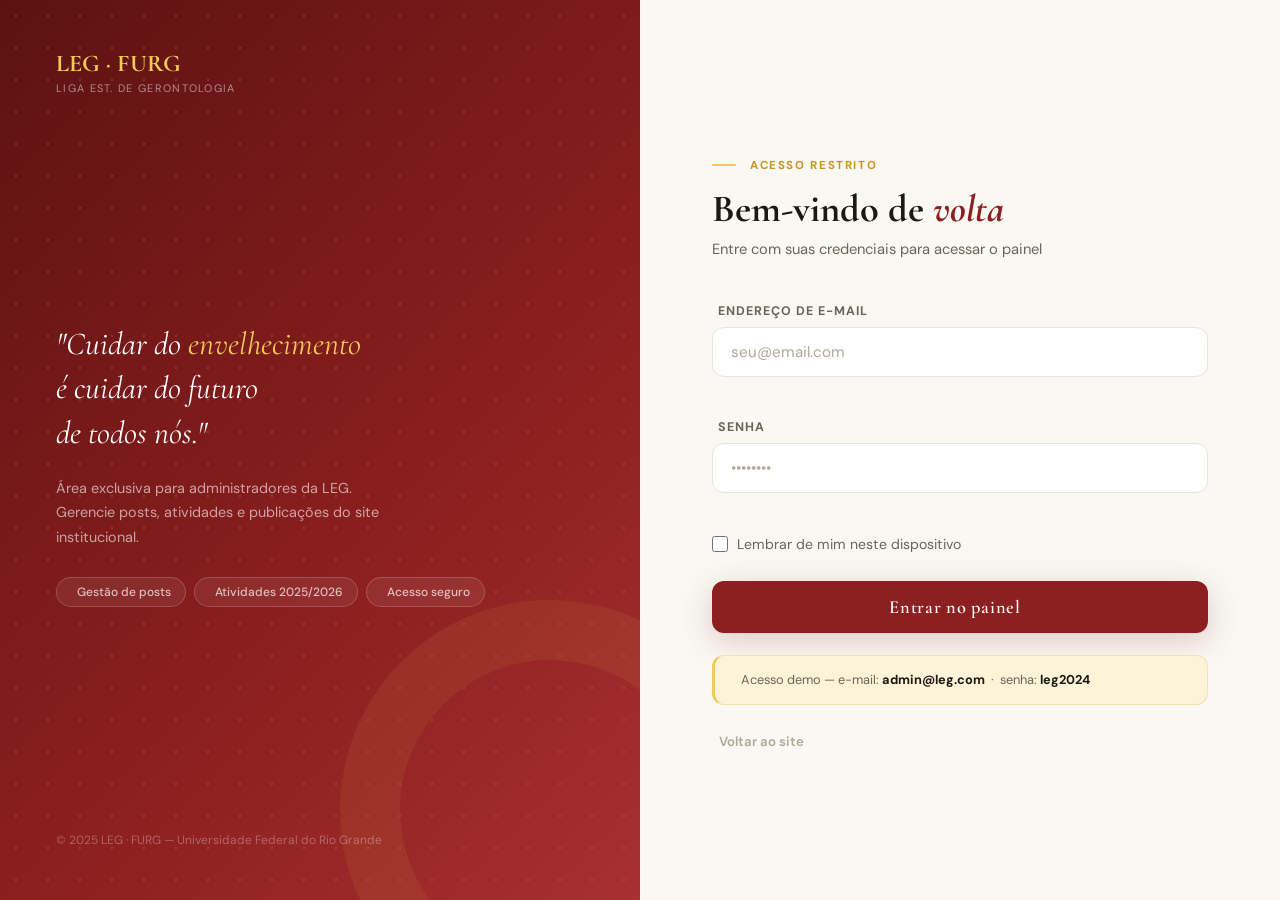
==== admin-dashboard.html @ 0ee20171 "0" ====
<!DOCTYPE html>
<html lang="pt-br">
<head>
  <meta charset="UTF-8">
  <meta name="viewport" content="width=device-width, initial-scale=1.0">
  <title>LEG · FURG — Dashboard</title>
  <link rel="shortcut icon" href="favicon.ico" type="image/x-icon">
  <link rel="stylesheet" href="global.css">
  <script src="https://kit.fontawesome.com/0dd8fdca34.js" crossorigin="anonymous"></script>
  <style>
    /* ──────────────────────────────
       LAYOUT GERAL
    ────────────────────────────── */
    body { background: var(--cinza-100); }

    .dash-layout {
      display: flex;
      min-height: 100vh;
    }

    /* ──────────────────────────────
       SIDEBAR
    ────────────────────────────── */
    .sidebar {
      width: 272px;
      background: var(--cinza-800);
      display: flex;
      flex-direction: column;
      position: fixed;
      top: 0;
      left: 0;
      height: 100vh;
      z-index: 400;
      transition: transform var(--trans-slow);
      box-shadow: 4px 0 32px rgba(0,0,0,.18);
    }

    .sidebar-header {
      padding: 28px 24px 22px;
      border-bottom: 1px solid rgba(255,255,255,.07);
    }

    .sidebar-logo {
      display: flex;
      align-items: center;
      gap: 12px;
    }

    .sidebar-logo-img {
      width: 44px;
      height: 44px;
      border-radius: 50%;
      object-fit: cover;
      border: 2px solid rgba(242,203,87,.4);
      flex-shrink: 0;
    }

    .sidebar-logo-txt h2 {
      font-family: var(--fonte-display);
      font-size: 1.25rem;
      font-weight: 700;
      color: var(--ouro-claro);
      line-height: 1;
      letter-spacing: .04em;
    }

    .sidebar-logo-txt span {
      font-size: .65rem;
      color: rgba(255,255,255,.38);
      text-transform: uppercase;
      letter-spacing: .1em;
    }

    .sidebar-close {
      display: none;
      background: none;
      color: rgba(255,255,255,.4);
      font-size: 1rem;
      padding: 4px;
      transition: color var(--trans);
      margin-left: auto;
      cursor: pointer;
      border: none;
    }
    .sidebar-close:hover { color: white; }

    /* Seletor de ano */
    .sidebar-ano {
      padding: 18px 20px 14px;
      border-bottom: 1px solid rgba(255,255,255,.07);
    }

    .sidebar-ano-label {
      font-size: .65rem;
      font-weight: 700;
      text-transform: uppercase;
      letter-spacing: .12em;
      color: rgba(255,255,255,.3);
      margin-bottom: 10px;
    }

    .ano-btns {
      display: grid;
      grid-template-columns: 1fr 1fr;
      gap: 6px;
    }

    .ano-btn {
      padding: 9px 6px;
      border-radius: var(--r-md);
      border: 1.5px solid rgba(242,203,87,.2);
      background: transparent;
      color: rgba(255,255,255,.45);
      font-family: var(--fonte-display);
      font-size: 1.1rem;
      font-weight: 700;
      cursor: pointer;
      transition: all var(--trans);
      text-align: center;
    }

    .ano-btn:hover {
      border-color: var(--ouro-claro);
      color: var(--ouro-claro);
      background: rgba(242,203,87,.07);
    }

    .ano-btn.ativo {
      background: var(--ouro-claro);
      border-color: var(--ouro-claro);
      color: var(--vinho-esc);
      box-shadow: 0 3px 12px rgba(242,203,87,.25);
    }

    /* Nav */
    .sidebar-nav {
      flex: 1;
      padding: 14px 14px;
      display: flex;
      flex-direction: column;
      gap: 2px;
      overflow-y: auto;
    }

    .nav-item {
      display: flex;
      align-items: center;
      gap: 11px;
      padding: 11px 14px;
      border-radius: var(--r-md);
      font-size: .88rem;
      font-weight: 500;
      color: rgba(255,255,255,.5);
      cursor: pointer;
      transition: all var(--trans);
      text-decoration: none;
      border: none;
      background: none;
      width: 100%;
      text-align: left;
      font-family: var(--fonte-corpo);
    }

    .nav-item i { width: 16px; text-align: center; font-size: .85rem; flex-shrink: 0; }

    .nav-item:hover { background: rgba(255,255,255,.06); color: rgba(255,255,255,.85); }

    .nav-item.ativo {
      background: rgba(140,31,31,.5);
      color: var(--branco);
      font-weight: 600;
      border-left: 2px solid var(--ouro-claro);
    }

    /* Seção de separação */
    .nav-sep {
      font-size: .62rem;
      font-weight: 700;
      text-transform: uppercase;
      letter-spacing: .12em;
      color: rgba(255,255,255,.2);
      padding: 14px 14px 6px;
    }

    .sidebar-footer {
      padding: 16px 20px;
      border-top: 1px solid rgba(255,255,255,.07);
    }

    .user-chip {
      display: flex;
      align-items: center;
      gap: 10px;
    }

    .user-avatar {
      width: 36px;
      height: 36px;
      border-radius: 50%;
      background: var(--vinho);
      display: flex;
      align-items: center;
      justify-content: center;
      color: var(--ouro-claro);
      font-size: .85rem;
      flex-shrink: 0;
    }

    .user-nome { display: block; font-size: .88rem; font-weight: 600; color: var(--branco); }
    .user-role { font-size: .7rem; color: rgba(255,255,255,.35); text-transform: uppercase; letter-spacing: .07em; }

    /* ──────────────────────────────
       MAIN WRAPPER
    ────────────────────────────── */
    .main-wrap {
      margin-left: 272px;
      flex: 1;
      display: flex;
      flex-direction: column;
      min-height: 100vh;
      transition: margin-left var(--trans-slow);
    }

    /* Topbar */
    .topbar {
      height: 68px;
      background: var(--branco);
      border-bottom: 1px solid var(--cinza-200);
      display: flex;
      align-items: center;
      padding: 0 32px;
      gap: 16px;
      position: sticky;
      top: 0;
      z-index: 100;
      box-shadow: var(--sombra-sm);
    }

    .menu-toggle {
      display: none;
      background: none;
      border: none;
      font-size: 1.1rem;
      color: var(--cinza-600);
      padding: 8px;
      border-radius: var(--r-sm);
      transition: all var(--trans);
      cursor: pointer;
    }
    .menu-toggle:hover { background: var(--cinza-100); color: var(--vinho); }

    .topbar-titulo {
      font-family: var(--fonte-display);
      font-size: 1.15rem;
      font-weight: 700;
      color: var(--texto);
      flex: 1;
    }

    .topbar-ano-pill {
      padding: 5px 16px;
      background: var(--ouro-pale);
      color: var(--ouro);
      border: 1px solid rgba(200,148,26,.25);
      border-radius: 40px;
      font-size: .78rem;
      font-weight: 700;
      font-family: var(--fonte-display);
      letter-spacing: .04em;
    }

    .btn-dash-novo {
      display: flex;
      align-items: center;
      gap: 7px;
      padding: 9px 20px;
      background: var(--vinho);
      color: var(--branco);
      border: none;
      border-radius: var(--r-md);
      font-size: .85rem;
      font-weight: 600;
      cursor: pointer;
      transition: all var(--trans);
      box-shadow: var(--sombra-vinho);
      font-family: var(--fonte-corpo);
    }

    .btn-dash-novo:hover {
      background: var(--vinho-claro);
      transform: translateY(-1px);
      box-shadow: 0 6px 20px rgba(140,31,31,.35);
    }

    .btn-topbar-icon {
      background: none;
      border: none;
      color: var(--cinza-400);
      font-size: 1rem;
      padding: 8px;
      border-radius: var(--r-sm);
      cursor: pointer;
      transition: all var(--trans);
    }
    .btn-topbar-icon:hover { background: var(--cinza-100); color: var(--vinho); }

    /* ──────────────────────────────
       CONTEÚDO
    ────────────────────────────── */
    .content {
      padding: 32px;
      flex: 1;
    }

    /* Views */
    .view { animation: viewIn .3s ease both; }
    .oculto { display: none !important; }

    @keyframes viewIn {
      from { opacity: 0; transform: translateY(14px); }
      to   { opacity: 1; transform: translateY(0); }
    }

    /* Cabeçalho da view */
    .view-head {
      display: flex;
      align-items: flex-start;
      justify-content: space-between;
      gap: 16px;
      margin-bottom: 28px;
      flex-wrap: wrap;
    }

    .view-head-eyebrow {
      font-size: .72rem;
      font-weight: 700;
      text-transform: uppercase;
      letter-spacing: .12em;
      color: var(--ouro);
      margin-bottom: 6px;
      display: flex;
      align-items: center;
      gap: 6px;
    }

    .view-head-eyebrow::before {
      content: '';
      display: block;
      width: 18px;
      height: 2px;
      background: var(--ouro-claro);
      border-radius: 2px;
    }

    .view-head h2 {
      font-family: var(--fonte-display);
      font-size: 1.8rem;
      font-weight: 700;
      color: var(--texto);
      line-height: 1.15;
    }

    .view-head h2 em { font-style: italic; color: var(--vinho); }
    .view-head p { font-size: .88rem; color: var(--cinza-600); margin-top: 4px; }

    /* STATS */
    .stats-row {
      display: grid;
      grid-template-columns: repeat(3, 1fr);
      gap: 16px;
      margin-bottom: 28px;
    }

    .stat-card {
      background: var(--branco);
      border-radius: var(--r-lg);
      padding: 20px 24px;
      border: 1px solid var(--cinza-200);
      display: flex;
      align-items: center;
      gap: 16px;
      box-shadow: var(--sombra-sm);
      transition: all var(--trans);
    }

    .stat-card:hover { box-shadow: var(--sombra-md); transform: translateY(-2px); }

    .stat-ico {
      width: 46px;
      height: 46px;
      border-radius: var(--r-md);
      display: flex;
      align-items: center;
      justify-content: center;
      font-size: 1rem;
      flex-shrink: 0;
    }

    .stat-ico.vinho  { background: rgba(140,31,31,.1); color: var(--vinho); }
    .stat-ico.ouro   { background: var(--ouro-pale); color: var(--ouro); }
    .stat-ico.cinza  { background: var(--cinza-100); color: var(--cinza-600); }

    .stat-num {
      font-family: var(--fonte-display);
      font-size: 2rem;
      font-weight: 700;
      color: var(--texto);
      line-height: 1;
    }

    .stat-lbl {
      font-size: .72rem;
      font-weight: 600;
      text-transform: uppercase;
      letter-spacing: .07em;
      color: var(--cinza-400);
      margin-top: 3px;
    }

    /* GRID DE POSTS */
    .posts-grid {
      display: grid;
      grid-template-columns: repeat(auto-fill, minmax(300px, 1fr));
      gap: 20px;
    }

    /* Card de post */
    .post-card {
      background: var(--branco);
      border-radius: var(--r-xl);
      overflow: hidden;
      border: 1px solid var(--cinza-200);
      box-shadow: var(--sombra-sm);
      transition: all var(--trans-slow);
      animation: cardIn .35s ease both;
    }

    @keyframes cardIn {
      from { opacity:0; transform: translateY(18px) scale(.97); }
      to   { opacity:1; transform: translateY(0) scale(1); }
    }

    .post-card:hover {
      transform: translateY(-4px);
      box-shadow: var(--sombra-md);
      border-color: rgba(140,31,31,.15);
    }

    .post-card-img { width: 100%; height: 170px; object-fit: cover; display: block; }

    .post-card-img-vazio {
      width: 100%;
      height: 170px;
      background: linear-gradient(135deg, var(--cinza-100), var(--cinza-200));
      display: flex;
      align-items: center;
      justify-content: center;
      font-size: 1.8rem;
      color: var(--cinza-400);
    }

    .post-card-body { padding: 18px 20px; }

    .post-card-pill {
      display: inline-flex;
      align-items: center;
      gap: 5px;
      background: var(--ouro-pale);
      color: var(--ouro);
      border: 1px solid rgba(200,148,26,.2);
      font-size: .7rem;
      font-weight: 700;
      text-transform: uppercase;
      letter-spacing: .07em;
      padding: 3px 10px;
      border-radius: 40px;
      margin-bottom: 10px;
    }

    .post-card-titulo {
      font-family: var(--fonte-display);
      font-size: 1.1rem;
      font-weight: 700;
      color: var(--texto);
      margin-bottom: 8px;
      line-height: 1.35;
      display: -webkit-box;
      -webkit-line-clamp: 2;
      -webkit-box-orient: vertical;
      overflow: hidden;
    }

    .post-card-texto {
      font-size: .83rem;
      color: var(--cinza-600);
      line-height: 1.6;
      display: -webkit-box;
      -webkit-line-clamp: 3;
      -webkit-box-orient: vertical;
      overflow: hidden;
      margin-bottom: 14px;
    }

    .post-card-data {
      font-size: .73rem;
      color: var(--cinza-400);
      display: flex;
      align-items: center;
      gap: 5px;
      margin-bottom: 14px;
    }

    .post-card-acoes {
      display: flex;
      gap: 8px;
      border-top: 1px solid var(--cinza-200);
      padding-top: 14px;
    }

    .btn-editar, .btn-excluir {
      flex: 1;
      padding: 9px;
      border-radius: var(--r-sm);
      font-size: .8rem;
      font-weight: 600;
      cursor: pointer;
      display: flex;
      align-items: center;
      justify-content: center;
      gap: 6px;
      transition: all var(--trans);
      font-family: var(--fonte-corpo);
    }

    .btn-editar {
      background: var(--cinza-100);
      color: var(--cinza-600);
      border: 1.5px solid var(--cinza-200);
    }
    .btn-editar:hover { background: var(--vinho); color: var(--branco); border-color: var(--vinho); }

    .btn-excluir {
      background: rgba(140,31,31,.06);
      color: var(--vinho);
      border: 1.5px solid rgba(140,31,31,.2);
    }
    .btn-excluir:hover { background: var(--vinho); color: var(--branco); border-color: var(--vinho); }

    /* Empty state */
    .empty-state {
      grid-column: 1/-1;
      text-align: center;
      padding: 72px 24px;
      background: var(--branco);
      border-radius: var(--r-xl);
      border: 2px dashed var(--cinza-200);
    }

    .empty-ico {
      width: 72px; height: 72px;
      border-radius: 50%;
      background: var(--cinza-100);
      display: flex; align-items: center; justify-content: center;
      font-size: 1.6rem; color: var(--cinza-400);
      margin: 0 auto 18px;
    }

    .empty-state h3 {
      font-family: var(--fonte-display);
      font-size: 1.4rem;
      color: var(--texto);
      margin-bottom: 8px;
    }

    .empty-state p { font-size: .88rem; color: var(--cinza-400); margin-bottom: 22px; }

    /* ──────────────────────────────
       FORMULÁRIO DE POST
    ────────────────────────────── */
    .form-card {
      background: var(--branco);
      border-radius: var(--r-xl);
      padding: 32px 36px;
      border: 1px solid var(--cinza-200);
      box-shadow: var(--sombra-sm);
      max-width: 860px;
    }

    /* Seletor de ano no form */
    .form-ano-bloco {
      background: var(--ouro-pale);
      border: 1px solid rgba(200,148,26,.25);
      border-radius: var(--r-lg);
      padding: 18px 20px;
      margin-bottom: 24px;
    }

    .form-ano-bloco p {
      font-size: .72rem;
      font-weight: 700;
      text-transform: uppercase;
      letter-spacing: .1em;
      color: var(--ouro);
      margin-bottom: 12px;
      display: flex;
      align-items: center;
      gap: 6px;
    }

    .form-ano-radios { display: flex; gap: 10px; }

    .ano-radio-label {
      flex: 1;
      display: flex;
      align-items: center;
      justify-content: center;
      gap: 8px;
      padding: 12px;
      border-radius: var(--r-md);
      border: 2px solid rgba(140,31,31,.2);
      cursor: pointer;
      transition: all var(--trans);
      font-family: var(--fonte-display);
      font-size: 1.2rem;
      font-weight: 700;
      color: var(--cinza-600);
      background: var(--branco);
    }

    .ano-radio-label input { display: none; }
    .ano-radio-label:hover { border-color: var(--vinho); color: var(--vinho); }
    .ano-radio-label.sel { background: var(--vinho); border-color: var(--vinho); color: var(--branco); box-shadow: var(--sombra-vinho); }

    /* Campos do form */
    .f-grupo {
      display: flex;
      flex-direction: column;
      gap: 7px;
      margin-bottom: 20px;
    }

    .f-label {
      font-size: .72rem;
      font-weight: 700;
      text-transform: uppercase;
      letter-spacing: .09em;
      color: var(--cinza-600);
      display: flex;
      align-items: center;
      gap: 6px;
    }

    .f-label i { color: var(--vinho); font-size: .68rem; }

    .f-input, .f-textarea {
      background: var(--cinza-100);
      border: 1.5px solid var(--cinza-200);
      border-radius: var(--r-md);
      padding: 12px 16px;
      font-size: .93rem;
      color: var(--texto);
      font-family: var(--fonte-corpo);
      outline: none;
      transition: all var(--trans);
      width: 100%;
    }

    .f-input:focus, .f-textarea:focus {
      border-color: var(--vinho);
      background: var(--branco);
      box-shadow: 0 0 0 3px rgba(140,31,31,.08);
    }

    .f-input.erro { border-color: var(--vinho); }
    .f-textarea { resize: vertical; min-height: 120px; }
    .f-erro { font-size: .75rem; color: var(--vinho); font-weight: 600; min-height: 14px; display: block; }

    .dois-col { display: grid; grid-template-columns: 1fr 1fr; gap: 20px; margin-bottom: 20px; }

    /* Upload */
    .upload-zone {
      border: 2px dashed var(--cinza-200);
      border-radius: var(--r-md);
      padding: 22px;
      text-align: center;
      cursor: pointer;
      transition: all var(--trans);
      position: relative;
      min-height: 130px;
      display: flex;
      align-items: center;
      justify-content: center;
      background: var(--cinza-100);
    }

    .upload-zone:hover, .upload-zone.drag { border-color: var(--vinho); background: rgba(140,31,31,.04); }

    .file-input {
      position: absolute; inset: 0;
      opacity: 0; cursor: pointer;
      border: none !important; padding: 0 !important; background: none !important;
    }

    .upload-ph { pointer-events: none; }
    .upload-ph i { font-size: 1.8rem; color: var(--cinza-400); display: block; margin-bottom: 8px; }
    .upload-ph span { font-size: .85rem; color: var(--cinza-600); display: block; }
    .upload-ph small { font-size: .75rem; color: var(--cinza-400); }

    .img-preview { width: 100%; height: 150px; object-fit: cover; border-radius: var(--r-sm); }

    .btn-remover-img {
      position: absolute; top: 8px; right: 8px;
      width: 26px; height: 26px;
      background: var(--vinho); color: var(--branco);
      border: none; border-radius: 50%;
      display: flex; align-items: center; justify-content: center;
      font-size: .7rem; cursor: pointer;
      transition: all var(--trans); z-index: 5;
    }
    .btn-remover-img:hover { background: var(--vinho-claro); transform: scale(1.1); }

    .btn-url-prev {
      display: flex; align-items: center; gap: 6px;
      font-size: .78rem; font-weight: 600;
      color: var(--vinho); background: none;
      border: 1.5px solid rgba(140,31,31,.3);
      border-radius: var(--r-sm); padding: 7px 14px;
      cursor: pointer; margin-top: 8px;
      transition: all var(--trans); font-family: var(--fonte-corpo);
    }
    .btn-url-prev:hover { background: var(--vinho); color: var(--branco); }

    /* Ações do form */
    .form-acoes {
      display: flex;
      justify-content: flex-end;
      gap: 12px;
      padding-top: 24px;
      border-top: 1px solid var(--cinza-200);
      margin-top: 8px;
      flex-wrap: wrap;
    }

    .btn-cancelar {
      padding: 11px 24px;
      background: transparent;
      color: var(--cinza-600);
      border: 1.5px solid var(--cinza-200);
      border-radius: var(--r-md);
      font-size: .88rem;
      font-weight: 600;
      cursor: pointer;
      display: flex; align-items: center; gap: 7px;
      transition: all var(--trans); font-family: var(--fonte-corpo);
    }
    .btn-cancelar:hover { border-color: var(--vinho); color: var(--vinho); }

    .btn-salvar {
      padding: 11px 28px;
      background: var(--vinho);
      color: var(--branco);
      border: none;
      border-radius: var(--r-md);
      font-family: var(--fonte-display);
      font-size: 1.05rem;
      font-weight: 600;
      cursor: pointer;
      display: flex; align-items: center; gap: 8px;
      transition: all var(--trans);
      box-shadow: var(--sombra-vinho);
    }
    .btn-salvar:hover { background: var(--vinho-claro); transform: translateY(-2px); }

    /* ──────────────────────────────
       MODAL
    ────────────────────────────── */
    .modal-overlay {
      position: fixed; inset: 0;
      background: rgba(28,25,21,.55);
      backdrop-filter: blur(6px);
      z-index: 1000;
      display: flex; align-items: center; justify-content: center;
      padding: 16px;
      animation: fadeIn .2s ease;
    }

    @keyframes fadeIn { from { opacity:0; } to { opacity:1; } }

    .modal {
      background: var(--branco);
      border-radius: var(--r-xl);
      padding: 40px 32px;
      max-width: 390px;
      width: 100%;
      text-align: center;
      box-shadow: var(--sombra-lg);
      animation: scaleIn .22s cubic-bezier(.34,1.56,.64,1) both;
    }

    @keyframes scaleIn { from { opacity:0; transform:scale(.88); } to { opacity:1; transform:scale(1); } }

    .modal-ico {
      width: 64px; height: 64px;
      border-radius: 50%;
      background: rgba(140,31,31,.08);
      display: flex; align-items: center; justify-content: center;
      font-size: 1.5rem; color: var(--vinho);
      margin: 0 auto 20px;
    }

    .modal h3 {
      font-family: var(--fonte-display);
      font-size: 1.5rem; font-weight: 700;
      color: var(--texto); margin-bottom: 10px;
    }

    .modal p { font-size: .88rem; color: var(--cinza-600); margin-bottom: 28px; line-height: 1.6; }

    .modal-acoes { display: flex; gap: 10px; }
    .modal-acoes button {
      flex: 1; padding: 12px; border-radius: var(--r-md);
      font-weight: 600; font-size: .88rem; cursor: pointer;
      display: flex; align-items: center; justify-content: center;
      gap: 7px; transition: all var(--trans); font-family: var(--fonte-corpo);
    }

    .btn-modal-cancel {
      background: var(--cinza-100); color: var(--cinza-600);
      border: 1.5px solid var(--cinza-200);
    }
    .btn-modal-cancel:hover { border-color: var(--cinza-600); color: var(--texto); }

    .btn-modal-confirmar {
      background: var(--vinho); color: var(--branco); border: none;
      box-shadow: var(--sombra-vinho);
    }
    .btn-modal-confirmar:hover { background: var(--vinho-claro); transform: translateY(-1px); }

    /* ──────────────────────────────
       OVERLAY + TOAST
    ────────────────────────────── */
    .sidebar-overlay {
      display: none; position: fixed; inset: 0;
      background: rgba(0,0,0,.45); z-index: 350;
      backdrop-filter: blur(2px);
    }
    .sidebar-overlay.show { display: block; }

    .toast {
      position: fixed; bottom: 28px; right: 28px;
      padding: 13px 20px; border-radius: var(--r-lg);
      color: var(--branco); font-weight: 600; font-size: .88rem;
      display: flex; align-items: center; gap: 10px;
      box-shadow: var(--sombra-lg);
      transform: translateY(80px); opacity: 0;
      transition: all var(--trans-slow); z-index: 9999;
      max-width: 340px;
    }
    .toast.show { transform: translateY(0); opacity: 1; }
    .toast.success { background: #27ae60; }
    .toast.error   { background: var(--vinho); }
    .toast.aviso   { background: var(--ouro); color: var(--vinho-esc); }

    /* ──────────────────────────────
       RESPONSIVO
    ────────────────────────────── */
    @media (max-width: 960px) {
      .sidebar { transform: translateX(-100%); }
      .sidebar.aberta { transform: translateX(0); }
      .sidebar-close { display: flex; }
      .main-wrap { margin-left: 0; }
      .menu-toggle { display: flex; }
      .content { padding: 20px 16px; }
      .stats-row { grid-template-columns: 1fr 1fr; }
      .dois-col { grid-template-columns: 1fr; }
      .form-card { padding: 22px 20px; }
    }

    @media (max-width: 600px) {
      .stats-row { grid-template-columns: 1fr; }
      .posts-grid { grid-template-columns: 1fr; }
      .view-head { flex-direction: column; align-items: stretch; }
      .view-head .btn-dash-novo { width: 100%; justify-content: center; }
      .form-acoes { flex-direction: column; }
      .form-acoes button { width: 100%; justify-content: center; }
      .topbar { padding: 0 16px; }
      .toast { bottom: 14px; right: 12px; left: 12px; max-width: none; }
      .modal-acoes { flex-direction: column; }
    }
  </style>
</head>
<body>
<div class="dash-layout">

  <!-- ── SIDEBAR ── -->
  <aside class="sidebar" id="sidebar">
    <div class="sidebar-header">
      <div class="sidebar-logo">
        <img src="imagens/logo-imagem.jpeg" alt="LEG" class="sidebar-logo-img"
             onerror="this.style.display='none'">
        <div class="sidebar-logo-txt">
          <h2>LEG · FURG</h2>
          <span>Painel Admin</span>
        </div>
        <button class="sidebar-close" id="fecharSidebar"><i class="fa-solid fa-xmark"></i></button>
      </div>
    </div>

    <!-- Seletor de ano -->
    <div class="sidebar-ano">
      <div class="sidebar-ano-label"><i class="fa-regular fa-calendar" style="margin-right:4px;"></i> Ano ativo</div>
      <div class="ano-btns">
        <button class="ano-btn ativo" data-ano="2025">2025</button>
        <button class="ano-btn" data-ano="2026">2026</button>
      </div>
    </div>

    <nav class="sidebar-nav">
      <span class="nav-sep">Gestão</span>
      <button class="nav-item ativo" data-view="posts">
        <i class="fa-solid fa-newspaper"></i> Posts
      </button>
      <button class="nav-item" data-view="novo">
        <i class="fa-solid fa-plus"></i> Novo Post
      </button>

      <span class="nav-sep" style="margin-top:8px;">Pesquisas</span>
      <button class="nav-item" data-view="pesquisas">
        <i class="fa-solid fa-microscope"></i> Pesquisas
      </button>
      <button class="nav-item" data-view="nova-pesquisa">
        <i class="fa-solid fa-flask"></i> Nova Pesquisa
      </button>

      <span class="nav-sep" style="margin-top:8px;">Site</span>
      <a href="index.html" class="nav-item" target="_blank">
        <i class="fa-solid fa-globe"></i> Ver site
      </a>
      <button class="nav-item" id="btnLogout">
        <i class="fa-solid fa-right-from-bracket"></i> Sair
      </button>
    </nav>

    <div class="sidebar-footer">
      <div class="user-chip">
        <div class="user-avatar"><i class="fa-solid fa-user"></i></div>
        <div>
          <span class="user-nome" id="userNome">Admin</span>
          <span class="user-role">Administrador</span>
        </div>
      </div>
    </div>
  </aside>

  <div class="sidebar-overlay" id="sidebarOverlay"></div>

  <!-- ── MAIN ── -->
  <div class="main-wrap">
    <header class="topbar">
      <button class="menu-toggle" id="menuToggle"><i class="fa-solid fa-bars"></i></button>
      <div class="topbar-titulo" id="topbarTitulo">Posts · 2025</div>
      <span class="topbar-ano-pill" id="topbarAnoPill">2025</span>
      <button class="btn-dash-novo" id="topbarNovo">
        <i class="fa-solid fa-plus"></i> Novo Post
      </button>
      <button class="btn-topbar-icon" id="topbarLogout" title="Sair">
        <i class="fa-solid fa-right-from-bracket"></i>
      </button>
    </header>

    <main class="content">

      <!-- ── VIEW POSTS ── -->
      <section class="view" id="viewPosts">
        <div class="view-head">
          <div>
            <div class="view-head-eyebrow"><i class="fa-solid fa-newspaper"></i> Gerenciamento</div>
            <h2 id="tituloListagem">Posts de <em>2025</em></h2>
            <p>Crie, edite e remova publicações da LEG</p>
          </div>
          <button class="btn-dash-novo" id="btnNovoPosts">
            <i class="fa-solid fa-plus"></i> Criar Post
          </button>
        </div>

        <div class="stats-row">
          <div class="stat-card">
            <div class="stat-ico vinho"><i class="fa-solid fa-newspaper"></i></div>
            <div>
              <div class="stat-num" id="statPostsAno">0</div>
              <div class="stat-lbl">Posts do ano</div>
            </div>
          </div>
          <div class="stat-card">
            <div class="stat-ico ouro"><i class="fa-solid fa-layer-group"></i></div>
            <div>
              <div class="stat-num" id="statTotal">0</div>
              <div class="stat-lbl">Total geral</div>
            </div>
          </div>
          <div class="stat-card">
            <div class="stat-ico cinza"><i class="fa-regular fa-clock"></i></div>
            <div>
              <div class="stat-num" style="font-size:1rem;line-height:1.4;" id="statUltima">—</div>
              <div class="stat-lbl">Última publicação</div>
            </div>
          </div>
        </div>

        <div class="posts-grid" id="postsGrid"></div>
      </section>

      <!-- ── VIEW FORM ── -->
      <section class="view oculto" id="viewForm">
        <div class="view-head">
          <div>
            <div class="view-head-eyebrow"><i class="fa-solid fa-pen-nib"></i> Publicação</div>
            <h2 id="formTitulo">Novo <em>Post</em></h2>
            <p id="formSub">Preencha os dados da publicação</p>
          </div>
          <button class="btn-cancelar" id="btnVoltar">
            <i class="fa-solid fa-arrow-left"></i> Voltar
          </button>
        </div>

        <div class="form-card">
          <form id="postForm" novalidate>
            <input type="hidden" id="postId">

            <!-- Seletor de ano -->
            <div class="form-ano-bloco">
              <p><i class="fa-regular fa-calendar"></i> Em qual ano este post será publicado?</p>
              <div class="form-ano-radios">
                <label class="ano-radio-label sel" id="labelAno25">
                  <input type="radio" name="postAno" value="2025" id="radio25" checked>
                  <i class="fa-regular fa-calendar"></i> 2025
                </label>
                <label class="ano-radio-label" id="labelAno26">
                  <input type="radio" name="postAno" value="2026" id="radio26">
                  <i class="fa-regular fa-calendar"></i> 2026
                </label>
              </div>
            </div>

            <div class="f-grupo">
              <label class="f-label" for="postTitulo"><i class="fa-solid fa-heading"></i> Título *</label>
              <input type="text" id="postTitulo" class="f-input" placeholder="Título da publicação..." maxlength="120">
              <span class="f-erro" id="erroTitulo"></span>
            </div>

            <div class="f-grupo">
              <label class="f-label" for="postTexto"><i class="fa-solid fa-align-left"></i> Descrição *</label>
              <textarea id="postTexto" class="f-textarea" rows="5" placeholder="Escreva o conteúdo..."></textarea>
              <span class="f-erro" id="erroTexto"></span>
            </div>

            <div class="dois-col">
              <div class="f-grupo">
                <label class="f-label"><i class="fa-solid fa-image"></i> Upload de imagem</label>
                <div class="upload-zone" id="uploadZone">
                  <input type="file" id="imgUpload" accept="image/*" class="file-input">
                  <div class="upload-ph" id="uploadPh">
                    <i class="fa-solid fa-cloud-arrow-up"></i>
                    <span>Arraste ou clique para enviar</span>
                    <small>PNG, JPG, WEBP — máx. 5MB</small>
                  </div>
                  <img id="imgPreview" class="img-preview oculto" alt="Preview">
                  <button type="button" class="btn-remover-img oculto" id="btnRemoverImg">
                    <i class="fa-solid fa-xmark"></i>
                  </button>
                </div>
              </div>

              <div class="f-grupo">
                <label class="f-label" for="postImgUrl"><i class="fa-solid fa-link"></i> Ou URL da imagem</label>
                <input type="url" id="postImgUrl" class="f-input" placeholder="https://...">
                <button type="button" class="btn-url-prev" id="btnPrevUrl">
                  <i class="fa-solid fa-eye"></i> Ver preview
                </button>
              </div>
            </div>

            <div class="form-acoes">
              <button type="button" class="btn-cancelar" id="btnCancelarForm">
                <i class="fa-solid fa-xmark"></i> Cancelar
              </button>
              <button type="submit" class="btn-salvar">
                <i class="fa-solid fa-floppy-disk"></i>
                <span id="txtSalvar">Salvar Post</span>
              </button>
            </div>
          </form>
        </div>
      </section>

      <!-- ── VIEW PESQUISAS ── -->
      <section class="view oculto" id="viewPesquisas">
        <div class="view-head">
          <div>
            <div class="view-head-eyebrow"><i class="fa-solid fa-microscope"></i> Gestão</div>
            <h2>Pesquisas <em>Científicas</em></h2>
            <p>Gerencie as produções científicas e trabalhos da LEG</p>
          </div>
          <button class="btn-dash-novo" id="btnNovaPesquisa">
            <i class="fa-solid fa-plus"></i> Nova Pesquisa
          </button>
        </div>

        <div class="stats-row">
          <div class="stat-card">
            <div class="stat-ico vinho"><i class="fa-solid fa-microscope"></i></div>
            <div>
              <div class="stat-num" id="statTotalPesq">0</div>
              <div class="stat-lbl">Pesquisas publicadas</div>
            </div>
          </div>
          <div class="stat-card">
            <div class="stat-ico ouro"><i class="fa-solid fa-link"></i></div>
            <div>
              <div class="stat-num" id="statComLink">0</div>
              <div class="stat-lbl">Com link externo</div>
            </div>
          </div>
          <div class="stat-card">
            <div class="stat-ico cinza"><i class="fa-regular fa-clock"></i></div>
            <div>
              <div class="stat-num" style="font-size:1rem;line-height:1.4;" id="statUltimaPesq">—</div>
              <div class="stat-lbl">Última publicação</div>
            </div>
          </div>
        </div>

        <div class="posts-grid" id="pesquisasGrid"></div>
      </section>

      <!-- ── VIEW FORM PESQUISA ── -->
      <section class="view oculto" id="viewFormPesquisa">
        <div class="view-head">
          <div>
            <div class="view-head-eyebrow"><i class="fa-solid fa-flask"></i> Pesquisa Científica</div>
            <h2 id="formPesqTitulo">Nova <em>Pesquisa</em></h2>
            <p id="formPesqSub">Preencha os dados da produção científica</p>
          </div>
          <button class="btn-cancelar" id="btnVoltarPesq">
            <i class="fa-solid fa-arrow-left"></i> Voltar
          </button>
        </div>

        <div class="form-card">
          <form id="pesqForm" novalidate>
            <input type="hidden" id="pesqId">

            <div class="f-grupo">
              <label class="f-label" for="pesqTitulo"><i class="fa-solid fa-heading"></i> Título da pesquisa *</label>
              <input type="text" id="pesqTitulo" class="f-input" placeholder="Ex: Qualidade de vida em idosos institucionalizados..." maxlength="200">
              <span class="f-erro" id="erroPesqTitulo"></span>
            </div>

            <div class="f-grupo">
              <label class="f-label" for="pesqSubtitulo"><i class="fa-solid fa-minus"></i> Subtítulo / Complemento</label>
              <input type="text" id="pesqSubtitulo" class="f-input" placeholder="Subtítulo opcional..." maxlength="200">
            </div>

            <div class="f-grupo">
              <label class="f-label" for="pesqAutores"><i class="fa-solid fa-user-pen"></i> Autores</label>
              <input type="text" id="pesqAutores" class="f-input" placeholder="Ex: Silva, J. A.; Santos, M. R.">
            </div>

            <div class="f-grupo">
              <label class="f-label" for="pesqResumo"><i class="fa-solid fa-quote-left"></i> Resumo *</label>
              <textarea id="pesqResumo" class="f-textarea" rows="4" placeholder="Resumo da pesquisa (abstract)..."></textarea>
              <span class="f-erro" id="erroPesqResumo"></span>
            </div>

            <div class="f-grupo">
              <label class="f-label" for="pesqTexto"><i class="fa-solid fa-align-left"></i> Texto completo / Descrição adicional</label>
              <textarea id="pesqTexto" class="f-textarea" rows="5" placeholder="Conteúdo adicional, metodologia, conclusões..."></textarea>
            </div>

            <div class="f-grupo">
              <label class="f-label" for="pesqLink"><i class="fa-solid fa-link"></i> Link / DOI externo</label>
              <input type="url" id="pesqLink" class="f-input" placeholder="https://doi.org/... ou link do repositório">
            </div>

            <div class="dois-col" style="margin-top:4px;">
              <div class="f-grupo">
                <label class="f-label"><i class="fa-solid fa-image"></i> Imagem de capa (upload)</label>
                <div class="upload-zone" id="uploadZonePesq">
                  <input type="file" id="imgUploadPesq" accept="image/*" class="file-input">
                  <div class="upload-ph" id="uploadPhPesq">
                    <i class="fa-solid fa-cloud-arrow-up"></i>
                    <span>Arraste ou clique para enviar</span>
                    <small>PNG, JPG, WEBP — máx. 5MB</small>
                  </div>
                  <img id="imgPreviewPesq" class="img-preview oculto" alt="Preview">
                  <button type="button" class="btn-remover-img oculto" id="btnRemoverImgPesq">
                    <i class="fa-solid fa-xmark"></i>
                  </button>
                </div>
              </div>

              <div class="f-grupo">
                <label class="f-label" for="pesqImgUrl"><i class="fa-solid fa-link"></i> Ou URL da imagem</label>
                <input type="url" id="pesqImgUrl" class="f-input" placeholder="https://...">
                <button type="button" class="btn-url-prev" id="btnPrevUrlPesq">
                  <i class="fa-solid fa-eye"></i> Ver preview
                </button>
              </div>
            </div>

            <div class="form-acoes">
              <button type="button" class="btn-cancelar" id="btnCancelarPesqForm">
                <i class="fa-solid fa-xmark"></i> Cancelar
              </button>
              <button type="submit" class="btn-salvar">
                <i class="fa-solid fa-floppy-disk"></i>
                <span id="txtSalvarPesq">Salvar Pesquisa</span>
              </button>
            </div>
          </form>
        </div>
      </section>

    </main>
  </div>
</div>

<!-- MODAL EXCLUSÃO -->
<div class="modal-overlay oculto" id="modalOverlay">
  <div class="modal">
    <div class="modal-ico"><i class="fa-solid fa-triangle-exclamation"></i></div>
    <h3>Excluir este post?</h3>
    <p>Esta ação é permanente. O post será removido da página de atividades e não poderá ser recuperado.</p>
    <div class="modal-acoes">
      <button class="btn-modal-cancel" id="modalCancelar">Cancelar</button>
      <button class="btn-modal-confirmar" id="modalConfirmar">
        <i class="fa-solid fa-trash"></i> Excluir
      </button>
    </div>
  </div>
</div>

<!-- TOAST -->
<div class="toast" id="toast">
  <i id="toastIco" class="fa-solid fa-circle-check"></i>
  <span id="toastMsg"></span>
</div>

<script>
'use strict';

const CHAVE_SESSAO = 'legfurg_sessao';
const CHAVE_POSTS  = 'legfurg_posts';

// Proteção de rota
function getSessao() {
  try { const r = localStorage.getItem(CHAVE_SESSAO) || sessionStorage.getItem(CHAVE_SESSAO); return r ? JSON.parse(r) : null; } catch { return null; }
}
const sessao = getSessao();
if (!sessao) window.location.href = 'admin-login.html';

// Nome do usuário
const nomeEl = document.getElementById('userNome');
if (nomeEl && sessao) nomeEl.textContent = sessao.email.split('@')[0];

// ── ANO ──
let anoAtivo = 2025;

// ── POSTS ──
const Posts = {
  _d: [],
  load()  { try { const r = localStorage.getItem(CHAVE_POSTS); this._d = r ? JSON.parse(r) : []; } catch { this._d = []; } },
  save()  { localStorage.setItem(CHAVE_POSTS, JSON.stringify(this._d)); },
  byAno(a){ return [...this._d].filter(p => p.ano == a).sort((x,y) => y.criadoEm - x.criadoEm); },
  all()   { return [...this._d]; },
  get(id) { return this._d.find(p => p.id === id) || null; },
  create(d) {
    const p = { id: Date.now().toString(36) + Math.random().toString(36).slice(2,5), titulo: d.titulo.trim(), texto: d.texto.trim(), imagem: d.imagem || '', ano: d.ano, criadoEm: Date.now(), atualizadoEm: Date.now() };
    this._d.unshift(p); this.save(); return p;
  },
  update(id, d) {
    const i = this._d.findIndex(p => p.id === id); if (i < 0) return null;
    this._d[i] = { ...this._d[i], titulo: d.titulo.trim(), texto: d.texto.trim(), imagem: d.imagem !== undefined ? d.imagem : this._d[i].imagem, ano: d.ano, atualizadoEm: Date.now() };
    this.save(); return this._d[i];
  },
  delete(id) { const b = this._d.length; this._d = this._d.filter(p => p.id !== id); this.save(); return this._d.length < b; }
};

Posts.load();

// ── UTILS ──
function esc(s) { const d = document.createElement('div'); d.appendChild(document.createTextNode(String(s))); return d.innerHTML; }
function fmtData(ts) { return new Date(ts).toLocaleDateString('pt-BR', { day:'2-digit', month:'short', year:'numeric' }); }
function toast(msg, tipo='success') {
  const el = document.getElementById('toast');
  document.getElementById('toastMsg').textContent = msg;
  const icos = { success:'fa-circle-check', error:'fa-circle-xmark', aviso:'fa-triangle-exclamation' };
  document.getElementById('toastIco').className = `fa-solid ${icos[tipo]||'fa-circle-check'}`;
  el.className = `toast ${tipo} show`;
  setTimeout(() => el.classList.remove('show'), 3500);
}

// ── SIDEBAR MOBILE ──
const sidebar  = document.getElementById('sidebar');
const overlay  = document.getElementById('sidebarOverlay');

function abrirSidebar()  { sidebar.classList.add('aberta');  overlay.classList.add('show');  document.body.style.overflow='hidden'; }
function fecharSidebar() { sidebar.classList.remove('aberta'); overlay.classList.remove('show'); document.body.style.overflow=''; }

document.getElementById('menuToggle').addEventListener('click', abrirSidebar);
document.getElementById('fecharSidebar').addEventListener('click', fecharSidebar);
overlay.addEventListener('click', fecharSidebar);

// ── ANO BTNS ──
document.querySelectorAll('.ano-btn').forEach(btn => {
  btn.addEventListener('click', () => {
    anoAtivo = parseInt(btn.dataset.ano);
    document.querySelectorAll('.ano-btn').forEach(b => b.classList.toggle('ativo', parseInt(b.dataset.ano) === anoAtivo));
    atualizarAnoUI();
    mostrarViewPosts();
    fecharSidebar();
  });
});

function atualizarAnoUI() {
  document.getElementById('topbarTitulo').textContent = `Posts · ${anoAtivo}`;
  document.getElementById('topbarAnoPill').textContent = anoAtivo;
  document.getElementById('tituloListagem').innerHTML = `Posts de <em>${anoAtivo}</em>`;
  sincRadioAno(anoAtivo);
}

function sincRadioAno(ano) {
  document.getElementById('radio25').checked = (ano == 2025);
  document.getElementById('radio26').checked = (ano == 2026);
  document.getElementById('labelAno25').classList.toggle('sel', ano == 2025);
  document.getElementById('labelAno26').classList.toggle('sel', ano == 2026);
}

document.querySelectorAll('input[name="postAno"]').forEach(r => {
  r.addEventListener('change', () => {
    document.getElementById('labelAno25').classList.toggle('sel', r.value == '2025');
    document.getElementById('labelAno26').classList.toggle('sel', r.value == '2026');
  });
});

// ── NAV ITEMS ──
document.querySelectorAll('.nav-item[data-view]').forEach(item => {
  item.addEventListener('click', () => {
    const v = item.dataset.view;
    if (v === 'novo')           abrirFormNovo();
    else if (v === 'pesquisas') mostrarViewPesquisas();
    else if (v === 'nova-pesquisa') abrirFormNovaPesquisa();
    else                        mostrarViewPosts();
    fecharSidebar();
  });
});

// ── LOGOUT ──
function logout() {
  localStorage.removeItem(CHAVE_SESSAO);
  sessionStorage.removeItem(CHAVE_SESSAO);
  toast('Sessão encerrada. Até logo!', 'aviso');
  setTimeout(() => window.location.href = 'admin-login.html', 900);
}
document.getElementById('btnLogout').addEventListener('click', logout);
document.getElementById('topbarLogout').addEventListener('click', logout);

// ── BOTÕES NOVO ──
['topbarNovo','btnNovoPosts'].forEach(id => document.getElementById(id).addEventListener('click', abrirFormNovo));
document.getElementById('btnNovaPesquisa').addEventListener('click', abrirFormNovaPesquisa);

// ── VOLTAR / CANCELAR ──
['btnVoltar','btnCancelarForm'].forEach(id => document.getElementById(id).addEventListener('click', mostrarViewPosts));
['btnVoltarPesq','btnCancelarPesqForm'].forEach(id => document.getElementById(id).addEventListener('click', mostrarViewPesquisas));

// ── UPLOAD ──
let imgBase64 = '';
const uploadZone = document.getElementById('uploadZone');
const fileInput  = document.getElementById('imgUpload');
const imgPreview = document.getElementById('imgPreview');
const uploadPh   = document.getElementById('uploadPh');
const btnRemImg  = document.getElementById('btnRemoverImg');

uploadZone.addEventListener('click', e => { if (e.target === btnRemImg || btnRemImg.contains(e.target)) return; fileInput.click(); });
fileInput.addEventListener('change', e => { if (e.target.files[0]) processarImg(e.target.files[0]); });
uploadZone.addEventListener('dragover', e => { e.preventDefault(); uploadZone.classList.add('drag'); });
uploadZone.addEventListener('dragleave', () => uploadZone.classList.remove('drag'));
uploadZone.addEventListener('drop', e => { e.preventDefault(); uploadZone.classList.remove('drag'); const f = e.dataTransfer.files[0]; if (f && f.type.startsWith('image/')) processarImg(f); });
btnRemImg.addEventListener('click', e => { e.stopPropagation(); limparPreview(); });
document.getElementById('btnPrevUrl').addEventListener('click', () => { const u = document.getElementById('postImgUrl').value.trim(); if (!u) { toast('Insira uma URL primeiro', 'aviso'); return; } carregarPreview(u); imgBase64 = ''; });

function processarImg(file) {
  if (file.size > 5*1024*1024) { toast('Imagem muito grande (máx. 5MB)', 'error'); return; }
  const r = new FileReader();
  r.onload = ev => { imgBase64 = ev.target.result; carregarPreview(ev.target.result); document.getElementById('postImgUrl').value = ''; };
  r.readAsDataURL(file);
}

function carregarPreview(src) {
  imgPreview.src = src;
  imgPreview.onload = () => { uploadPh.classList.add('oculto'); imgPreview.classList.remove('oculto'); btnRemImg.classList.remove('oculto'); };
  imgPreview.onerror = () => { toast('Não foi possível carregar a imagem', 'error'); limparPreview(); };
}

function limparPreview() {
  imgPreview.src = ''; imgPreview.classList.add('oculto');
  uploadPh.classList.remove('oculto'); btnRemImg.classList.add('oculto');
  fileInput.value = ''; imgBase64 = ''; document.getElementById('postImgUrl').value = '';
}

// ── VIEWS ──
function mostrarViewPosts() {
  document.getElementById('viewPosts').classList.remove('oculto');
  document.getElementById('viewForm').classList.add('oculto');
  document.querySelectorAll('.nav-item[data-view]').forEach(n => n.classList.toggle('ativo', n.dataset.view === 'posts'));
  atualizarAnoUI();
  renderPosts();
}

function mostrarViewForm() {
  document.getElementById('viewPosts').classList.add('oculto');
  document.getElementById('viewForm').classList.remove('oculto');
  document.querySelectorAll('.nav-item[data-view]').forEach(n => n.classList.toggle('ativo', n.dataset.view === 'novo'));
  document.getElementById('topbarTitulo').textContent = document.getElementById('postId').value ? 'Editar Post' : 'Novo Post';
}

function abrirFormNovo() {
  document.getElementById('postForm').reset();
  document.getElementById('postId').value = '';
  imgBase64 = ''; limparPreview(); limparErros();
  document.getElementById('formTitulo').innerHTML = 'Novo <em>Post</em>';
  document.getElementById('formSub').textContent = 'Preencha os dados da publicação';
  document.getElementById('txtSalvar').textContent = 'Salvar Post';
  sincRadioAno(anoAtivo);
  mostrarViewForm();
  setTimeout(() => document.getElementById('postTitulo').focus(), 80);
}

function abrirFormEditar(id) {
  const p = Posts.get(id); if (!p) return;
  document.getElementById('postId').value = p.id;
  document.getElementById('postTitulo').value = p.titulo;
  document.getElementById('postTexto').value = p.texto;
  document.getElementById('postImgUrl').value = '';
  imgBase64 = ''; limparPreview(); limparErros();
  if (p.imagem) { carregarPreview(p.imagem); if (p.imagem.startsWith('http')) document.getElementById('postImgUrl').value = p.imagem; else imgBase64 = p.imagem; }
  sincRadioAno(p.ano || anoAtivo);
  document.getElementById('formTitulo').innerHTML = 'Editar <em>Post</em>';
  document.getElementById('formSub').textContent = `Editando: ${p.titulo.slice(0,45)}`;
  document.getElementById('txtSalvar').textContent = 'Atualizar Post';
  mostrarViewForm();
  setTimeout(() => document.getElementById('postTitulo').focus(), 80);
}

// ── SUBMIT ──
document.getElementById('postForm').addEventListener('submit', e => {
  e.preventDefault();
  const titulo = document.getElementById('postTitulo').value.trim();
  const texto  = document.getElementById('postTexto').value.trim();
  const url    = document.getElementById('postImgUrl').value.trim();
  const ano    = parseInt(document.querySelector('input[name="postAno"]:checked').value);
  let ok = true; limparErros();
  if (!titulo)       { erroF('postTitulo','erroTitulo','Título obrigatório'); ok=false; }
  else if (titulo.length < 3) { erroF('postTitulo','erroTitulo','Título muito curto'); ok=false; }
  if (!texto)        { erroF('postTexto','erroTexto','Descrição obrigatória'); ok=false; }
  else if (texto.length < 8) { erroF('postTexto','erroTexto','Descrição muito curta'); ok=false; }
  if (!ok) return;
  const imagem = imgBase64 || url || '';
  const id = document.getElementById('postId').value;
  if (id) { Posts.update(id, { titulo, texto, imagem, ano }); toast('✏️ Post atualizado!', 'success'); }
  else    { Posts.create({ titulo, texto, imagem, ano });    toast(`✅ Post criado para ${ano}!`, 'success'); }
  anoAtivo = ano;
  document.querySelectorAll('.ano-btn').forEach(b => b.classList.toggle('ativo', parseInt(b.dataset.ano) === anoAtivo));
  mostrarViewPosts();
});

function erroF(inputId, erroId, msg) {
  document.getElementById(inputId).classList.add('erro');
  document.getElementById(erroId).textContent = msg;
  document.getElementById(inputId).addEventListener('input', () => { document.getElementById(inputId).classList.remove('erro'); document.getElementById(erroId).textContent=''; }, { once:true });
}

function limparErros() {
  ['postTitulo','postTexto'].forEach(id => document.getElementById(id).classList.remove('erro'));
  ['erroTitulo','erroTexto'].forEach(id => document.getElementById(id).textContent='');
}

// ── RENDERIZAR ──
function renderPosts() {
  const grid = document.getElementById('postsGrid');
  const lista = Posts.byAno(anoAtivo);
  const todos = Posts.all();
  document.getElementById('statPostsAno').textContent = lista.length;
  document.getElementById('statTotal').textContent = todos.length;
  document.getElementById('statUltima').textContent = lista.length ? fmtData(lista[0].criadoEm) : '—';
  grid.innerHTML = '';
  if (!lista.length) {
    grid.innerHTML = `<div class="empty-state">
      <div class="empty-ico"><i class="fa-solid fa-newspaper"></i></div>
      <h3>Nenhum post em ${anoAtivo}</h3>
      <p>Crie a primeira publicação para este ano!</p>
      <button class="btn-dash-novo" onclick="abrirFormNovo()" style="margin:0 auto;">
        <i class="fa-solid fa-plus"></i> Criar post
      </button>
    </div>`;
    return;
  }
  lista.forEach((post, i) => {
    const card = document.createElement('div');
    card.className = 'post-card';
    card.style.animationDelay = `${i*55}ms`;
    const img = post.imagem
      ? `<img class="post-card-img" src="${esc(post.imagem)}" alt="${esc(post.titulo)}" loading="lazy" onerror="this.outerHTML='<div class=\\"post-card-img-vazio\\"><i class=\\"fa-solid fa-image\\"></i></div>'">`
      : `<div class="post-card-img-vazio"><i class="fa-solid fa-image"></i></div>`;
    card.innerHTML = `${img}
      <div class="post-card-body">
        <span class="post-card-pill"><i class="fa-regular fa-calendar"></i> ${post.ano}</span>
        <h3 class="post-card-titulo">${esc(post.titulo)}</h3>
        <p class="post-card-texto">${esc(post.texto)}</p>
        <div class="post-card-data"><i class="fa-regular fa-clock"></i> ${fmtData(post.criadoEm)}</div>
        <div class="post-card-acoes">
          <button class="btn-editar" data-id="${post.id}"><i class="fa-solid fa-pen"></i> Editar</button>
          <button class="btn-excluir" data-id="${post.id}"><i class="fa-solid fa-trash"></i> Excluir</button>
        </div>
      </div>`;
    card.querySelector('.btn-editar').addEventListener('click', () => abrirFormEditar(post.id));
    card.querySelector('.btn-excluir').addEventListener('click', () => { postParaExcluir = post.id; document.getElementById('modalOverlay').classList.remove('oculto'); document.body.style.overflow='hidden'; });
    grid.appendChild(card);
  });
}

// ── MODAL ──
let postParaExcluir = null;
let excluindoPesquisa = false;
document.getElementById('modalCancelar').addEventListener('click', fecharModal);
document.getElementById('modalOverlay').addEventListener('click', e => { if (e.target === document.getElementById('modalOverlay')) fecharModal(); });
document.getElementById('modalConfirmar').addEventListener('click', () => {
  if (!postParaExcluir) return;
  if (excluindoPesquisa) { Pesquisas.delete(postParaExcluir); fecharModal(); renderPesquisas(); toast('Pesquisa removida', 'aviso'); }
  else                   { Posts.delete(postParaExcluir);    fecharModal(); renderPosts();    toast('Post removido', 'aviso'); }
});
function fecharModal() { document.getElementById('modalOverlay').classList.add('oculto'); document.body.style.overflow=''; postParaExcluir=null; excluindoPesquisa=false; }
document.addEventListener('keydown', e => { if (e.key==='Escape' && !document.getElementById('modalOverlay').classList.contains('oculto')) fecharModal(); });

// ── PESQUISAS CRUD ──
const CHAVE_PESQ = 'legfurg_pesquisas';

const Pesquisas = {
  _d: [],
  load()  { try { const r = localStorage.getItem(CHAVE_PESQ); this._d = r ? JSON.parse(r) : []; } catch { this._d = []; } },
  save()  { localStorage.setItem(CHAVE_PESQ, JSON.stringify(this._d)); },
  all()   { return [...this._d].sort((a,b) => b.criadoEm - a.criadoEm); },
  get(id) { return this._d.find(p => p.id === id) || null; },
  create(d) {
    const p = { id: Date.now().toString(36) + Math.random().toString(36).slice(2,5), titulo: d.titulo.trim(), subtitulo: d.subtitulo || '', autores: d.autores || '', resumo: d.resumo.trim(), texto: d.texto || '', link: d.link || '', imagem: d.imagem || '', criadoEm: Date.now(), atualizadoEm: Date.now() };
    this._d.unshift(p); this.save(); return p;
  },
  update(id, d) {
    const i = this._d.findIndex(p => p.id === id); if (i < 0) return null;
    this._d[i] = { ...this._d[i], titulo: d.titulo.trim(), subtitulo: d.subtitulo || '', autores: d.autores || '', resumo: d.resumo.trim(), texto: d.texto || '', link: d.link || '', imagem: d.imagem !== undefined ? d.imagem : this._d[i].imagem, atualizadoEm: Date.now() };
    this.save(); return this._d[i];
  },
  delete(id) { this._d = this._d.filter(p => p.id !== id); this.save(); }
};

Pesquisas.load();

// Upload pesquisa
let imgBase64Pesq = '';
const uploadZonePesq = document.getElementById('uploadZonePesq');
const fileInputPesq  = document.getElementById('imgUploadPesq');
const imgPreviewPesq = document.getElementById('imgPreviewPesq');
const uploadPhPesq   = document.getElementById('uploadPhPesq');
const btnRemImgPesq  = document.getElementById('btnRemoverImgPesq');

uploadZonePesq.addEventListener('click', e => { if (e.target === btnRemImgPesq || btnRemImgPesq.contains(e.target)) return; fileInputPesq.click(); });
fileInputPesq.addEventListener('change', e => { if (e.target.files[0]) processarImgPesq(e.target.files[0]); });
uploadZonePesq.addEventListener('dragover', e => { e.preventDefault(); uploadZonePesq.classList.add('drag'); });
uploadZonePesq.addEventListener('dragleave', () => uploadZonePesq.classList.remove('drag'));
uploadZonePesq.addEventListener('drop', e => { e.preventDefault(); uploadZonePesq.classList.remove('drag'); const f = e.dataTransfer.files[0]; if (f && f.type.startsWith('image/')) processarImgPesq(f); });
btnRemImgPesq.addEventListener('click', e => { e.stopPropagation(); limparPreviewPesq(); });
document.getElementById('btnPrevUrlPesq').addEventListener('click', () => { const u = document.getElementById('pesqImgUrl').value.trim(); if (!u) { toast('Insira uma URL primeiro', 'aviso'); return; } carregarPreviewPesq(u); imgBase64Pesq = ''; });

function processarImgPesq(file) {
  if (file.size > 5*1024*1024) { toast('Imagem muito grande (máx. 5MB)', 'error'); return; }
  const r = new FileReader();
  r.onload = ev => { imgBase64Pesq = ev.target.result; carregarPreviewPesq(ev.target.result); document.getElementById('pesqImgUrl').value = ''; };
  r.readAsDataURL(file);
}

function carregarPreviewPesq(src) {
  imgPreviewPesq.src = src;
  imgPreviewPesq.onload = () => { uploadPhPesq.classList.add('oculto'); imgPreviewPesq.classList.remove('oculto'); btnRemImgPesq.classList.remove('oculto'); };
  imgPreviewPesq.onerror = () => { toast('Não foi possível carregar a imagem', 'error'); limparPreviewPesq(); };
}

function limparPreviewPesq() {
  imgPreviewPesq.src = ''; imgPreviewPesq.classList.add('oculto');
  uploadPhPesq.classList.remove('oculto'); btnRemImgPesq.classList.add('oculto');
  fileInputPesq.value = ''; imgBase64Pesq = ''; document.getElementById('pesqImgUrl').value = '';
}

// Views pesquisa
function mostrarViewPesquisas() {
  ['viewPosts','viewForm','viewFormPesquisa'].forEach(id => document.getElementById(id).classList.add('oculto'));
  document.getElementById('viewPesquisas').classList.remove('oculto');
  document.querySelectorAll('.nav-item[data-view]').forEach(n => n.classList.toggle('ativo', n.dataset.view === 'pesquisas'));
  document.getElementById('topbarTitulo').textContent = 'Pesquisas Científicas';
  document.getElementById('topbarAnoPill').textContent = 'LEG';
  renderPesquisas();
}

function abrirFormNovaPesquisa() {
  document.getElementById('pesqForm').reset();
  document.getElementById('pesqId').value = '';
  imgBase64Pesq = ''; limparPreviewPesq(); limparErrosPesq();
  document.getElementById('formPesqTitulo').innerHTML = 'Nova <em>Pesquisa</em>';
  document.getElementById('formPesqSub').textContent = 'Preencha os dados da produção científica';
  document.getElementById('txtSalvarPesq').textContent = 'Salvar Pesquisa';
  ['viewPosts','viewForm','viewPesquisas'].forEach(id => document.getElementById(id).classList.add('oculto'));
  document.getElementById('viewFormPesquisa').classList.remove('oculto');
  document.querySelectorAll('.nav-item[data-view]').forEach(n => n.classList.toggle('ativo', n.dataset.view === 'nova-pesquisa'));
  document.getElementById('topbarTitulo').textContent = 'Nova Pesquisa';
  setTimeout(() => document.getElementById('pesqTitulo').focus(), 80);
}

function abrirFormEditarPesquisa(id) {
  const p = Pesquisas.get(id); if (!p) return;
  document.getElementById('pesqId').value        = p.id;
  document.getElementById('pesqTitulo').value    = p.titulo;
  document.getElementById('pesqSubtitulo').value = p.subtitulo || '';
  document.getElementById('pesqAutores').value   = p.autores || '';
  document.getElementById('pesqResumo').value    = p.resumo;
  document.getElementById('pesqTexto').value     = p.texto || '';
  document.getElementById('pesqLink').value      = p.link || '';
  document.getElementById('pesqImgUrl').value    = '';
  imgBase64Pesq = ''; limparPreviewPesq(); limparErrosPesq();
  if (p.imagem) { carregarPreviewPesq(p.imagem); if (p.imagem.startsWith('http')) document.getElementById('pesqImgUrl').value = p.imagem; else imgBase64Pesq = p.imagem; }
  document.getElementById('formPesqTitulo').innerHTML = 'Editar <em>Pesquisa</em>';
  document.getElementById('formPesqSub').textContent = `Editando: ${p.titulo.slice(0,45)}`;
  document.getElementById('txtSalvarPesq').textContent = 'Atualizar Pesquisa';
  ['viewPosts','viewForm','viewPesquisas'].forEach(id => document.getElementById(id).classList.add('oculto'));
  document.getElementById('viewFormPesquisa').classList.remove('oculto');
  document.getElementById('topbarTitulo').textContent = 'Editar Pesquisa';
  setTimeout(() => document.getElementById('pesqTitulo').focus(), 80);
}

// Submit pesquisa
document.getElementById('pesqForm').addEventListener('submit', e => {
  e.preventDefault();
  const titulo   = document.getElementById('pesqTitulo').value.trim();
  const subtitulo= document.getElementById('pesqSubtitulo').value.trim();
  const autores  = document.getElementById('pesqAutores').value.trim();
  const resumo   = document.getElementById('pesqResumo').value.trim();
  const texto    = document.getElementById('pesqTexto').value.trim();
  const link     = document.getElementById('pesqLink').value.trim();
  const urlImg   = document.getElementById('pesqImgUrl').value.trim();
  let ok = true; limparErrosPesq();

  if (!titulo) { erroFP('pesqTitulo','erroPesqTitulo','Título obrigatório'); ok=false; }
  if (!resumo) { erroFP('pesqResumo','erroPesqResumo','Resumo obrigatório'); ok=false; }
  if (!ok) return;

  const imagem = imgBase64Pesq || urlImg || '';
  const id = document.getElementById('pesqId').value;
  if (id) { Pesquisas.update(id, { titulo, subtitulo, autores, resumo, texto, link, imagem }); toast('✏️ Pesquisa atualizada!', 'success'); }
  else    { Pesquisas.create({ titulo, subtitulo, autores, resumo, texto, link, imagem });    toast('✅ Pesquisa publicada!', 'success'); }
  mostrarViewPesquisas();
});

function erroFP(inputId, erroId, msg) {
  document.getElementById(inputId).classList.add('erro');
  document.getElementById(erroId).textContent = msg;
  document.getElementById(inputId).addEventListener('input', () => { document.getElementById(inputId).classList.remove('erro'); document.getElementById(erroId).textContent=''; }, { once:true });
}

function limparErrosPesq() {
  ['pesqTitulo','pesqResumo'].forEach(id => document.getElementById(id).classList.remove('erro'));
  ['erroPesqTitulo','erroPesqResumo'].forEach(id => document.getElementById(id).textContent='');
}

// Render pesquisas
function renderPesquisas() {
  const grid = document.getElementById('pesquisasGrid');
  const lista = Pesquisas.all();
  document.getElementById('statTotalPesq').textContent = lista.length;
  document.getElementById('statComLink').textContent   = lista.filter(p => p.link).length;
  document.getElementById('statUltimaPesq').textContent = lista.length ? fmtData(lista[0].criadoEm) : '—';
  grid.innerHTML = '';

  if (!lista.length) {
    grid.innerHTML = `<div class="empty-state">
      <div class="empty-ico"><i class="fa-solid fa-microscope"></i></div>
      <h3>Nenhuma pesquisa publicada</h3>
      <p>Adicione a primeira produção científica da LEG!</p>
      <button class="btn-dash-novo" onclick="abrirFormNovaPesquisa()" style="margin:0 auto;">
        <i class="fa-solid fa-plus"></i> Nova Pesquisa
      </button>
    </div>`;
    return;
  }

  lista.forEach((pesq, i) => {
    const card = document.createElement('div');
    card.className = 'post-card';
    card.style.animationDelay = `${i*55}ms`;

    const img = pesq.imagem
      ? `<img class="post-card-img" src="${esc(pesq.imagem)}" alt="${esc(pesq.titulo)}" loading="lazy" onerror="this.outerHTML='<div class=\\"post-card-img-vazio\\"><i class=\\"fa-solid fa-microscope\\"></i></div>'">`
      : `<div class="post-card-img-vazio"><i class="fa-solid fa-microscope"></i></div>`;

    card.innerHTML = `${img}
      <div class="post-card-body">
        <span class="post-card-pill"><i class="fa-solid fa-microscope"></i> Pesquisa</span>
        <h3 class="post-card-titulo">${esc(pesq.titulo)}</h3>
        <p class="post-card-texto" style="font-style:italic;">${esc(pesq.resumo)}</p>
        ${pesq.autores ? `<div class="post-card-data"><i class="fa-solid fa-user-pen"></i> ${esc(pesq.autores)}</div>` : ''}
        <div class="post-card-data"><i class="fa-regular fa-clock"></i> ${fmtData(pesq.criadoEm)}</div>
        <div class="post-card-acoes">
          <button class="btn-editar" data-id="${pesq.id}"><i class="fa-solid fa-pen"></i> Editar</button>
          <button class="btn-excluir" data-id="${pesq.id}"><i class="fa-solid fa-trash"></i> Excluir</button>
        </div>
      </div>`;

    card.querySelector('.btn-editar').addEventListener('click', () => abrirFormEditarPesquisa(pesq.id));
    card.querySelector('.btn-excluir').addEventListener('click', () => {
      postParaExcluir = pesq.id;
      excluindoPesquisa = true;
      document.getElementById('modalOverlay').classList.remove('oculto');
      document.body.style.overflow = 'hidden';
    });
    grid.appendChild(card);
  });
}

// ── INIT ──
anoAtivo = 2026;
document.querySelectorAll('.ano-btn').forEach(b => b.classList.toggle('ativo', parseInt(b.dataset.ano) === anoAtivo));
atualizarAnoUI();
mostrarViewPosts();
</script>
</body>
</html>
---- global.css ----
/* =====================================================
   LEG · FURG — Estilos Globais
   Redesign moderno e profissional
   ===================================================== */

@import url('https://fonts.googleapis.com/css2?family=Cormorant+Garamond:ital,wght@0,300;0,400;0,600;0,700;1,400;1,600&family=DM+Sans:ital,opsz,wght@0,9..40,300;0,9..40,400;0,9..40,500;0,9..40,600;1,9..40,400&display=swap');

/* ── TOKENS ── */
:root {
  --vinho:        #8C1F1F;
  --vinho-esc:    #5c1212;
  --vinho-claro:  #b33030;
  --ouro:         #C8941A;
  --ouro-claro:   #F2CB57;
  --ouro-pale:    #fdf3d8;
  --roxo-soft:    #C4AEF2;
  --roxo-pale:    #f0ebff;
  --creme:        #FAF8F3;
  --branco:       #FFFFFF;
  --cinza-100:    #F5F3EF;
  --cinza-200:    #E8E4DC;
  --cinza-400:    #B0A898;
  --cinza-600:    #6B6459;
  --cinza-800:    #2E2920;
  --texto:        #1C1915;

  --fonte-display: 'Cormorant Garamond', Georgia, serif;
  --fonte-corpo:   'DM Sans', system-ui, sans-serif;

  --r-sm:  6px;
  --r-md:  12px;
  --r-lg:  20px;
  --r-xl:  32px;

  --sombra-sm:  0 2px 8px rgba(28,25,21,.07);
  --sombra-md:  0 6px 24px rgba(28,25,21,.10);
  --sombra-lg:  0 16px 56px rgba(28,25,21,.14);
  --sombra-vinho: 0 8px 32px rgba(140,31,31,.22);

  --trans: .25s cubic-bezier(.4,0,.2,1);
  --trans-slow: .45s cubic-bezier(.4,0,.2,1);
}

/* ── RESET ── */
*, *::before, *::after { margin:0; padding:0; box-sizing:border-box; }
html { scroll-behavior: smooth; font-size: 16px; }
body { font-family: var(--fonte-corpo); color: var(--texto); background: var(--creme); -webkit-font-smoothing: antialiased; }
img  { display:block; max-width:100%; }
a    { text-decoration:none; color:inherit; }
button { cursor:pointer; font-family:inherit; border:none; }
ul   { list-style:none; }

/* ── SCROLLBAR ── */
::-webkit-scrollbar { width:5px; }
::-webkit-scrollbar-track { background:transparent; }
::-webkit-scrollbar-thumb { background:var(--vinho); border-radius:10px; opacity:.4; }

/* ── SELEÇÃO ── */
::selection { background:var(--ouro-claro); color:var(--vinho-esc); }

/* ────────────────────────────
   NAVEGAÇÃO
──────────────────────────── */
.nav-global {
  position: sticky;
  top: 0;
  z-index: 500;
  background: rgba(250,248,243,.92);
  backdrop-filter: blur(16px) saturate(1.4);
  -webkit-backdrop-filter: blur(16px) saturate(1.4);
  border-bottom: 1px solid var(--cinza-200);
  transition: box-shadow var(--trans);
}

.nav-global.scrolled { box-shadow: var(--sombra-md); }

.nav-inner {
  max-width: 1200px;
  margin: 0 auto;
  padding: 0 32px;
  height: 72px;
  display: flex;
  align-items: center;
  justify-content: space-between;
  gap: 24px;
}

.nav-logo {
  display: flex;
  align-items: center;
  gap: 12px;
  flex-shrink: 0;
}

.nav-logo-img {
  width: 44px;
  height: 44px;
  border-radius: 50%;
  object-fit: cover;
  border: 2px solid var(--ouro-claro);
  box-shadow: var(--sombra-sm);
}

.nav-logo-texto {
  display: flex;
  flex-direction: column;
  line-height: 1.15;
}

.nav-logo-nome {
  font-family: var(--fonte-display);
  font-size: 1.2rem;
  font-weight: 700;
  color: var(--vinho);
  letter-spacing: .04em;
}

.nav-logo-sub {
  font-size: .65rem;
  font-weight: 500;
  color: var(--cinza-600);
  text-transform: uppercase;
  letter-spacing: .1em;
}

.nav-links {
  display: flex;
  align-items: center;
  gap: 4px;
}

.nav-link {
  display: flex;
  align-items: center;
  gap: 6px;
  padding: 8px 16px;
  border-radius: var(--r-md);
  font-size: .9rem;
  font-weight: 500;
  color: var(--cinza-600);
  transition: all var(--trans);
  position: relative;
}

.nav-link i { font-size: .82rem; }

.nav-link:hover { color: var(--vinho); background: var(--cinza-100); }

.nav-link.ativo {
  color: var(--vinho);
  background: var(--ouro-pale);
  font-weight: 600;
}

.nav-link.ativo::after {
  content: '';
  position: absolute;
  bottom: -1px;
  left: 16px;
  right: 16px;
  height: 2px;
  background: var(--vinho);
  border-radius: 2px 2px 0 0;
}

/* Hamburguer mobile */
.nav-hamburguer {
  display: none;
  flex-direction: column;
  gap: 5px;
  padding: 8px;
  background: none;
  border: none;
  cursor: pointer;
}

.nav-hamburguer span {
  display: block;
  width: 24px;
  height: 2px;
  background: var(--vinho);
  border-radius: 2px;
  transition: all var(--trans);
}

.nav-hamburguer.aberto span:nth-child(1) { transform: translateY(7px) rotate(45deg); }
.nav-hamburguer.aberto span:nth-child(2) { opacity: 0; transform: scaleX(0); }
.nav-hamburguer.aberto span:nth-child(3) { transform: translateY(-7px) rotate(-45deg); }

/* Menu mobile */
.nav-mobile {
  display: none;
  flex-direction: column;
  background: var(--branco);
  border-top: 1px solid var(--cinza-200);
  padding: 12px 16px 20px;
  box-shadow: var(--sombra-md);
}

.nav-mobile.aberto { display: flex; }


.nav-mobile .nav-link {
  padding: 12px 16px;
  font-size: 1rem;
  border-radius: var(--r-md);
}

/* Botão de login no menu */
.nav-link-login {
  display: flex;
  align-items: center;
  gap: 7px;
  padding: 8px 18px;
  border-radius: var(--r-md);
  font-size: .88rem;
  font-weight: 600;
  color: var(--vinho);
  border: 1.5px solid var(--cinza-200);
  background: var(--branco);
  transition: all var(--trans);
  margin-left: 8px;
  box-shadow: var(--sombra-sm);
}

.nav-link-login i { font-size: .8rem; }

.nav-link-login:hover {
  background: var(--vinho);
  color: var(--branco);
  border-color: var(--vinho);
  box-shadow: var(--sombra-vinho);
  transform: translateY(-1px);
}

.nav-link-login.nav-mobile {
  margin: 8px 0 0;
  justify-content: center;
}

/* ────────────────────────────
   BOTÕES GLOBAIS
──────────────────────────── */
.btn {
  display: inline-flex;
  align-items: center;
  gap: 8px;
  padding: 12px 28px;
  border-radius: var(--r-md);
  font-size: .92rem;
  font-weight: 600;
  transition: all var(--trans);
  border: 2px solid transparent;
  letter-spacing: .02em;
}

.btn-primario {
  background: var(--vinho);
  color: var(--branco);
  box-shadow: var(--sombra-vinho);
}

.btn-primario:hover {
  background: var(--vinho-claro);
  transform: translateY(-2px);
  box-shadow: 0 12px 40px rgba(140,31,31,.3);
}

.btn-ouro {
  background: var(--ouro-claro);
  color: var(--vinho-esc);
  font-weight: 700;
}

.btn-ouro:hover {
  background: var(--ouro);
  color: var(--branco);
  transform: translateY(-2px);
}

.btn-outline {
  background: transparent;
  color: var(--vinho);
  border-color: var(--vinho);
}

.btn-outline:hover {
  background: var(--vinho);
  color: var(--branco);
}

/* ────────────────────────────
   SEÇÃO GENÉRICA
──────────────────────────── */
.secao {
  padding: 96px 32px;
}

.secao-inner {
  max-width: 1200px;
  margin: 0 auto;
}

.secao-label {
  display: inline-flex;
  align-items: center;
  gap: 8px;
  font-size: .78rem;
  font-weight: 600;
  text-transform: uppercase;
  letter-spacing: .14em;
  color: var(--ouro);
  margin-bottom: 14px;
}

.secao-label::before {
  content: '';
  display: block;
  width: 28px;
  height: 2px;
  background: var(--ouro-claro);
  border-radius: 2px;
}

.secao-titulo {
  font-family: var(--fonte-display);
  font-size: clamp(2rem, 4vw, 3rem);
  font-weight: 700;
  color: var(--texto);
  line-height: 1.18;
  margin-bottom: 18px;
}

.secao-titulo em {
  font-style: italic;
  color: var(--vinho);
}

.secao-texto {
  font-size: 1.05rem;
  color: var(--cinza-600);
  line-height: 1.8;
  max-width: 640px;
}

/* ────────────────────────────
   FOOTER
──────────────────────────── */
.footer-global {
  background: var(--cinza-800);
  color: var(--cinza-400);
  padding: 64px 32px 32px;
}

.footer-inner {
  max-width: 1200px;
  margin: 0 auto;
}

.footer-top {
  display: grid;
  grid-template-columns: 1.4fr 1fr 1fr;
  gap: 48px;
  padding-bottom: 48px;
  border-bottom: 1px solid rgba(255,255,255,.08);
  margin-bottom: 32px;
}

.footer-marca h3 {
  font-family: var(--fonte-display);
  font-size: 1.6rem;
  font-weight: 700;
  color: var(--ouro-claro);
  margin-bottom: 10px;
}

.footer-marca p {
  font-size: .88rem;
  line-height: 1.7;
  color: var(--cinza-400);
  max-width: 280px;
}

.footer-col h4 {
  font-size: .78rem;
  font-weight: 700;
  text-transform: uppercase;
  letter-spacing: .12em;
  color: var(--branco);
  margin-bottom: 16px;
}

.footer-col ul { display:flex; flex-direction:column; gap:10px; }

.footer-col a {
  font-size: .88rem;
  color: var(--cinza-400);
  display: flex;
  align-items: center;
  gap: 8px;
  transition: color var(--trans);
}

.footer-col a:hover { color: var(--ouro-claro); }
.footer-col a i { font-size: .8rem; color: var(--ouro); }

.footer-bottom {
  display: flex;
  align-items: center;
  justify-content: space-between;
  flex-wrap: wrap;
  gap: 12px;
}

.footer-bottom p {
  font-size: .8rem;
  color: var(--cinza-600);
}

.footer-bottom a {
  color: var(--ouro-claro);
  transition: color var(--trans);
}
.footer-bottom a:hover { color: var(--ouro); }

/* ────────────────────────────
   ANIMAÇÕES DE ENTRADA
──────────────────────────── */
.reveal {
  opacity: 0;
  transform: translateY(28px);
  transition: opacity .7s ease, transform .7s ease;
}

.reveal.visivel {
  opacity: 1;
  transform: translateY(0);
}

.reveal-delay-1 { transition-delay: .1s; }
.reveal-delay-2 { transition-delay: .2s; }
.reveal-delay-3 { transition-delay: .3s; }
.reveal-delay-4 { transition-delay: .4s; }

/* ────────────────────────────
   RESPONSIVO GLOBAL
──────────────────────────── */
@media (max-width: 768px) {
  .nav-links    { display: none; }
  .nav-hamburguer { display: flex; }
  .secao        { padding: 64px 20px; }
  .footer-top   { grid-template-columns: 1fr; gap: 32px; }
}

@media (max-width: 480px) {
  .secao { padding: 48px 16px; }
  .nav-inner { padding: 0 16px; }
}
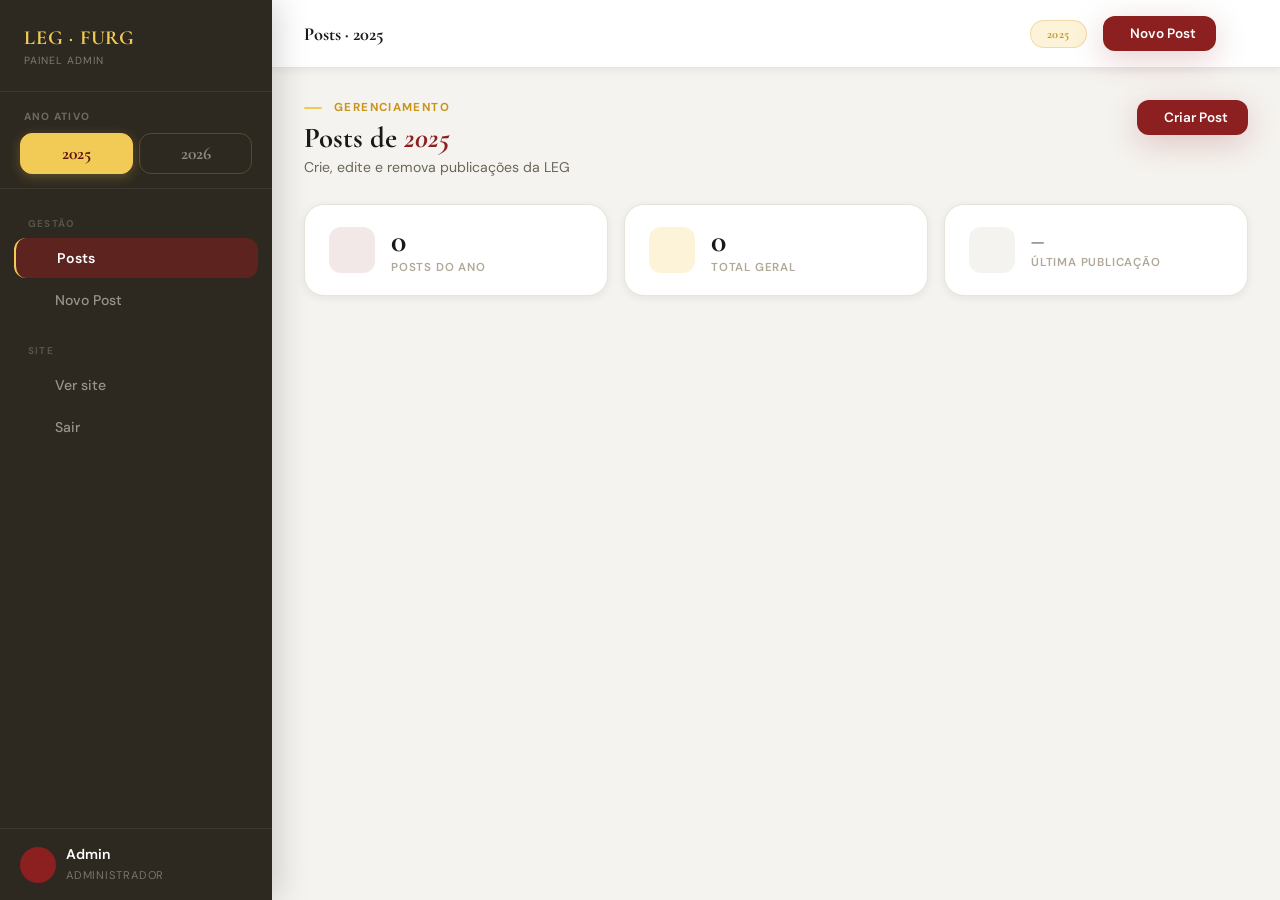
==== commit 0371b744: "0" ====
--- a/admin-dashboard.html
+++ b/admin-dashboard.html
@@ -922,14 +922,6 @@
       </button>
       <button class="nav-item" data-view="novo">
         <i class="fa-solid fa-plus"></i> Novo Post
-      </button>
-
-      <span class="nav-sep" style="margin-top:8px;">Pesquisas</span>
-      <button class="nav-item" data-view="pesquisas">
-        <i class="fa-solid fa-microscope"></i> Pesquisas
-      </button>
-      <button class="nav-item" data-view="nova-pesquisa">
-        <i class="fa-solid fa-flask"></i> Nova Pesquisa
       </button>
 
       <span class="nav-sep" style="margin-top:8px;">Site</span>
@@ -1093,134 +1085,6 @@
         </div>
       </section>
 
-      <!-- ── VIEW PESQUISAS ── -->
-      <section class="view oculto" id="viewPesquisas">
-        <div class="view-head">
-          <div>
-            <div class="view-head-eyebrow"><i class="fa-solid fa-microscope"></i> Gestão</div>
-            <h2>Pesquisas <em>Científicas</em></h2>
-            <p>Gerencie as produções científicas e trabalhos da LEG</p>
-          </div>
-          <button class="btn-dash-novo" id="btnNovaPesquisa">
-            <i class="fa-solid fa-plus"></i> Nova Pesquisa
-          </button>
-        </div>
-
-        <div class="stats-row">
-          <div class="stat-card">
-            <div class="stat-ico vinho"><i class="fa-solid fa-microscope"></i></div>
-            <div>
-              <div class="stat-num" id="statTotalPesq">0</div>
-              <div class="stat-lbl">Pesquisas publicadas</div>
-            </div>
-          </div>
-          <div class="stat-card">
-            <div class="stat-ico ouro"><i class="fa-solid fa-link"></i></div>
-            <div>
-              <div class="stat-num" id="statComLink">0</div>
-              <div class="stat-lbl">Com link externo</div>
-            </div>
-          </div>
-          <div class="stat-card">
-            <div class="stat-ico cinza"><i class="fa-regular fa-clock"></i></div>
-            <div>
-              <div class="stat-num" style="font-size:1rem;line-height:1.4;" id="statUltimaPesq">—</div>
-              <div class="stat-lbl">Última publicação</div>
-            </div>
-          </div>
-        </div>
-
-        <div class="posts-grid" id="pesquisasGrid"></div>
-      </section>
-
-      <!-- ── VIEW FORM PESQUISA ── -->
-      <section class="view oculto" id="viewFormPesquisa">
-        <div class="view-head">
-          <div>
-            <div class="view-head-eyebrow"><i class="fa-solid fa-flask"></i> Pesquisa Científica</div>
-            <h2 id="formPesqTitulo">Nova <em>Pesquisa</em></h2>
-            <p id="formPesqSub">Preencha os dados da produção científica</p>
-          </div>
-          <button class="btn-cancelar" id="btnVoltarPesq">
-            <i class="fa-solid fa-arrow-left"></i> Voltar
-          </button>
-        </div>
-
-        <div class="form-card">
-          <form id="pesqForm" novalidate>
-            <input type="hidden" id="pesqId">
-
-            <div class="f-grupo">
-              <label class="f-label" for="pesqTitulo"><i class="fa-solid fa-heading"></i> Título da pesquisa *</label>
-              <input type="text" id="pesqTitulo" class="f-input" placeholder="Ex: Qualidade de vida em idosos institucionalizados..." maxlength="200">
-              <span class="f-erro" id="erroPesqTitulo"></span>
-            </div>
-
-            <div class="f-grupo">
-              <label class="f-label" for="pesqSubtitulo"><i class="fa-solid fa-minus"></i> Subtítulo / Complemento</label>
-              <input type="text" id="pesqSubtitulo" class="f-input" placeholder="Subtítulo opcional..." maxlength="200">
-            </div>
-
-            <div class="f-grupo">
-              <label class="f-label" for="pesqAutores"><i class="fa-solid fa-user-pen"></i> Autores</label>
-              <input type="text" id="pesqAutores" class="f-input" placeholder="Ex: Silva, J. A.; Santos, M. R.">
-            </div>
-
-            <div class="f-grupo">
-              <label class="f-label" for="pesqResumo"><i class="fa-solid fa-quote-left"></i> Resumo *</label>
-              <textarea id="pesqResumo" class="f-textarea" rows="4" placeholder="Resumo da pesquisa (abstract)..."></textarea>
-              <span class="f-erro" id="erroPesqResumo"></span>
-            </div>
-
-            <div class="f-grupo">
-              <label class="f-label" for="pesqTexto"><i class="fa-solid fa-align-left"></i> Texto completo / Descrição adicional</label>
-              <textarea id="pesqTexto" class="f-textarea" rows="5" placeholder="Conteúdo adicional, metodologia, conclusões..."></textarea>
-            </div>
-
-            <div class="f-grupo">
-              <label class="f-label" for="pesqLink"><i class="fa-solid fa-link"></i> Link / DOI externo</label>
-              <input type="url" id="pesqLink" class="f-input" placeholder="https://doi.org/... ou link do repositório">
-            </div>
-
-            <div class="dois-col" style="margin-top:4px;">
-              <div class="f-grupo">
-                <label class="f-label"><i class="fa-solid fa-image"></i> Imagem de capa (upload)</label>
-                <div class="upload-zone" id="uploadZonePesq">
-                  <input type="file" id="imgUploadPesq" accept="image/*" class="file-input">
-                  <div class="upload-ph" id="uploadPhPesq">
-                    <i class="fa-solid fa-cloud-arrow-up"></i>
-                    <span>Arraste ou clique para enviar</span>
-                    <small>PNG, JPG, WEBP — máx. 5MB</small>
-                  </div>
-                  <img id="imgPreviewPesq" class="img-preview oculto" alt="Preview">
-                  <button type="button" class="btn-remover-img oculto" id="btnRemoverImgPesq">
-                    <i class="fa-solid fa-xmark"></i>
-                  </button>
-                </div>
-              </div>
-
-              <div class="f-grupo">
-                <label class="f-label" for="pesqImgUrl"><i class="fa-solid fa-link"></i> Ou URL da imagem</label>
-                <input type="url" id="pesqImgUrl" class="f-input" placeholder="https://...">
-                <button type="button" class="btn-url-prev" id="btnPrevUrlPesq">
-                  <i class="fa-solid fa-eye"></i> Ver preview
-                </button>
-              </div>
-            </div>
-
-            <div class="form-acoes">
-              <button type="button" class="btn-cancelar" id="btnCancelarPesqForm">
-                <i class="fa-solid fa-xmark"></i> Cancelar
-              </button>
-              <button type="submit" class="btn-salvar">
-                <i class="fa-solid fa-floppy-disk"></i>
-                <span id="txtSalvarPesq">Salvar Pesquisa</span>
-              </button>
-            </div>
-          </form>
-        </div>
-      </section>
-
     </main>
   </div>
 </div>
@@ -1246,498 +1110,249 @@
   <span id="toastMsg"></span>
 </div>
 
-<script>
+<script type="module">
 'use strict';
 
+import { initializeApp }   from 'https://www.gstatic.com/firebasejs/10.12.0/firebase-app.js';
+import { getFirestore, collection, doc, addDoc, updateDoc,
+         deleteDoc, getDocs, serverTimestamp }
+  from 'https://www.gstatic.com/firebasejs/10.12.0/firebase-firestore.js';
+
+const FB = {
+  apiKey:"AIzaSyCerNmqmhQ96h2ljzgmzL71FFcVPlEfH5E",
+  authDomain:"leg-furg.firebaseapp.com",
+  projectId:"leg-furg",
+  storageBucket:"leg-furg.firebasestorage.app",
+  messagingSenderId:"763827146370",
+  appId:"1:763827146370:web:36431aea52963ec0816e9b"
+};
+const app = initializeApp(FB);
+const db  = getFirestore(app);
+
+// SESSAO
 const CHAVE_SESSAO = 'legfurg_sessao';
-const CHAVE_POSTS  = 'legfurg_posts';
-
-// Proteção de rota
-function getSessao() {
-  try { const r = localStorage.getItem(CHAVE_SESSAO) || sessionStorage.getItem(CHAVE_SESSAO); return r ? JSON.parse(r) : null; } catch { return null; }
-}
+function getSessao() { try { const r=localStorage.getItem(CHAVE_SESSAO)||sessionStorage.getItem(CHAVE_SESSAO); return r?JSON.parse(r):null; } catch{return null;} }
 const sessao = getSessao();
 if (!sessao) window.location.href = 'admin-login.html';
-
-// Nome do usuário
 const nomeEl = document.getElementById('userNome');
 if (nomeEl && sessao) nomeEl.textContent = sessao.email.split('@')[0];
 
-// ── ANO ──
-let anoAtivo = 2025;
-
-// ── POSTS ──
-const Posts = {
-  _d: [],
-  load()  { try { const r = localStorage.getItem(CHAVE_POSTS); this._d = r ? JSON.parse(r) : []; } catch { this._d = []; } },
-  save()  { localStorage.setItem(CHAVE_POSTS, JSON.stringify(this._d)); },
-  byAno(a){ return [...this._d].filter(p => p.ano == a).sort((x,y) => y.criadoEm - x.criadoEm); },
-  all()   { return [...this._d]; },
-  get(id) { return this._d.find(p => p.id === id) || null; },
-  create(d) {
-    const p = { id: Date.now().toString(36) + Math.random().toString(36).slice(2,5), titulo: d.titulo.trim(), texto: d.texto.trim(), imagem: d.imagem || '', ano: d.ano, criadoEm: Date.now(), atualizadoEm: Date.now() };
-    this._d.unshift(p); this.save(); return p;
-  },
-  update(id, d) {
-    const i = this._d.findIndex(p => p.id === id); if (i < 0) return null;
-    this._d[i] = { ...this._d[i], titulo: d.titulo.trim(), texto: d.texto.trim(), imagem: d.imagem !== undefined ? d.imagem : this._d[i].imagem, ano: d.ano, atualizadoEm: Date.now() };
-    this.save(); return this._d[i];
-  },
-  delete(id) { const b = this._d.length; this._d = this._d.filter(p => p.id !== id); this.save(); return this._d.length < b; }
-};
-
-Posts.load();
-
-// ── UTILS ──
-function esc(s) { const d = document.createElement('div'); d.appendChild(document.createTextNode(String(s))); return d.innerHTML; }
-function fmtData(ts) { return new Date(ts).toLocaleDateString('pt-BR', { day:'2-digit', month:'short', year:'numeric' }); }
-function toast(msg, tipo='success') {
-  const el = document.getElementById('toast');
-  document.getElementById('toastMsg').textContent = msg;
-  const icos = { success:'fa-circle-check', error:'fa-circle-xmark', aviso:'fa-triangle-exclamation' };
-  document.getElementById('toastIco').className = `fa-solid ${icos[tipo]||'fa-circle-check'}`;
-  el.className = `toast ${tipo} show`;
-  setTimeout(() => el.classList.remove('show'), 3500);
-}
-
-// ── SIDEBAR MOBILE ──
-const sidebar  = document.getElementById('sidebar');
-const overlay  = document.getElementById('sidebarOverlay');
-
+let anoAtivo = 2026;
+
+// UTILS
+function esc(s) { const d=document.createElement('div'); d.appendChild(document.createTextNode(String(s))); return d.innerHTML; }
+function fmtData(ts) { if(!ts) return '--'; const d=ts.toDate?ts.toDate():new Date(ts); return d.toLocaleDateString('pt-BR',{day:'2-digit',month:'short',year:'numeric'}); }
+function toast(msg,tipo='success') { const el=document.getElementById('toast'); document.getElementById('toastMsg').textContent=msg; const icos={success:'fa-circle-check',error:'fa-circle-xmark',aviso:'fa-triangle-exclamation'}; document.getElementById('toastIco').className='fa-solid '+(icos[tipo]||'fa-circle-check'); el.className='toast '+tipo+' show'; setTimeout(()=>el.classList.remove('show'),3500); }
+function loading(gridId) { const g=document.getElementById(gridId); if(g) g.innerHTML='<div class="empty-state" style="grid-column:1/-1"><div class="empty-ico"><i class="fa-solid fa-spinner fa-spin"></i></div><p>Carregando...</p></div>'; }
+function btnLoad(btn,txt) { btn.disabled=true; btn._orig=btn.innerHTML; btn.innerHTML='<i class="fa-solid fa-spinner fa-spin"></i> '+txt; }
+function btnReset(btn)    { btn.disabled=false; btn.innerHTML=btn._orig||btn.innerHTML; }
+
+// FIREBASE POSTS
+async function fbPCriar(d)    { return await addDoc(collection(db,'posts'),{titulo:d.titulo,texto:d.texto,imagem:d.imagem||'',ano:d.ano,criadoEm:serverTimestamp(),atualizadoEm:serverTimestamp()}); }
+async function fbPAtualizar(id,d) { return await updateDoc(doc(db,'posts',id),{titulo:d.titulo,texto:d.texto,imagem:d.imagem,ano:d.ano,atualizadoEm:serverTimestamp()}); }
+async function fbPExcluir(id) { return await deleteDoc(doc(db,'posts',id)); }
+async function fbPListar(ano) { const s=await getDocs(collection(db,'posts')); return s.docs.map(d=>({id:d.id,...d.data()})).filter(p=>p.ano==ano).sort((a,b)=>{const ta=a.criadoEm?.toMillis?.()??0,tb=b.criadoEm?.toMillis?.()??0;return tb-ta;}); }
+async function fbPTodos()     { const s=await getDocs(collection(db,'posts')); return s.docs.map(d=>({id:d.id,...d.data()})).sort((a,b)=>{const ta=a.criadoEm?.toMillis?.()??0,tb=b.criadoEm?.toMillis?.()??0;return tb-ta;}); }
+
+// FIREBASE PESQUISAS
+async function fbQCriar(d)    { return await addDoc(collection(db,'pesquisas'),{titulo:d.titulo,subtitulo:d.subtitulo||'',autores:d.autores||'',resumo:d.resumo,texto:d.texto||'',link:d.link||'',imagem:d.imagem||'',criadoEm:serverTimestamp(),atualizadoEm:serverTimestamp()}); }
+async function fbQAtualizar(id,d) { return await updateDoc(doc(db,'pesquisas',id),{titulo:d.titulo,subtitulo:d.subtitulo||'',autores:d.autores||'',resumo:d.resumo,texto:d.texto||'',link:d.link||'',imagem:d.imagem,atualizadoEm:serverTimestamp()}); }
+async function fbQExcluir(id) { return await deleteDoc(doc(db,'pesquisas',id)); }
+async function fbQListar()    { const s=await getDocs(collection(db,'pesquisas')); return s.docs.map(d=>({id:d.id,...d.data()})).sort((a,b)=>{const ta=a.criadoEm?.toMillis?.()??0,tb=b.criadoEm?.toMillis?.()??0;return tb-ta;}); }
+
+// SIDEBAR
+const sidebar=document.getElementById('sidebar'),overlay=document.getElementById('sidebarOverlay');
 function abrirSidebar()  { sidebar.classList.add('aberta');  overlay.classList.add('show');  document.body.style.overflow='hidden'; }
 function fecharSidebar() { sidebar.classList.remove('aberta'); overlay.classList.remove('show'); document.body.style.overflow=''; }
-
-document.getElementById('menuToggle').addEventListener('click', abrirSidebar);
-document.getElementById('fecharSidebar').addEventListener('click', fecharSidebar);
-overlay.addEventListener('click', fecharSidebar);
-
-// ── ANO BTNS ──
-document.querySelectorAll('.ano-btn').forEach(btn => {
-  btn.addEventListener('click', () => {
-    anoAtivo = parseInt(btn.dataset.ano);
-    document.querySelectorAll('.ano-btn').forEach(b => b.classList.toggle('ativo', parseInt(b.dataset.ano) === anoAtivo));
-    atualizarAnoUI();
-    mostrarViewPosts();
+document.getElementById('menuToggle').addEventListener('click',abrirSidebar);
+document.getElementById('fecharSidebar').addEventListener('click',fecharSidebar);
+overlay.addEventListener('click',fecharSidebar);
+
+// ANO
+document.querySelectorAll('.ano-btn').forEach(btn=>{
+  btn.addEventListener('click',()=>{
+    anoAtivo=parseInt(btn.dataset.ano);
+    document.querySelectorAll('.ano-btn').forEach(b=>b.classList.toggle('ativo',parseInt(b.dataset.ano)===anoAtivo));
+    atualizarAnoUI(); mostrarViewPosts(); fecharSidebar();
+  });
+});
+function atualizarAnoUI() {
+  document.getElementById('topbarTitulo').textContent='Posts · '+anoAtivo;
+  document.getElementById('topbarAnoPill').textContent=anoAtivo;
+  document.getElementById('tituloListagem').innerHTML='Posts de <em>'+anoAtivo+'</em>';
+  sincRadioAno(anoAtivo);
+}
+function sincRadioAno(ano) {
+  document.getElementById('radio25').checked=(ano==2025);
+  document.getElementById('radio26').checked=(ano==2026);
+  document.getElementById('labelAno25').classList.toggle('sel',ano==2025);
+  document.getElementById('labelAno26').classList.toggle('sel',ano==2026);
+}
+document.querySelectorAll('input[name="postAno"]').forEach(r=>{ r.addEventListener('change',()=>{ document.getElementById('labelAno25').classList.toggle('sel',r.value=='2025'); document.getElementById('labelAno26').classList.toggle('sel',r.value=='2026'); }); });
+
+// NAV
+document.querySelectorAll('.nav-item[data-view]').forEach(item=>{
+  item.addEventListener('click',()=>{
+    const v=item.dataset.view;
+    if(v==='novo')abrirFormNovo();
+    else if(v==='pesquisas')mostrarViewPesquisas();
+    else if(v==='nova-pesquisa')abrirFormNovaPesquisa();
+    else mostrarViewPosts();
     fecharSidebar();
   });
 });
 
-function atualizarAnoUI() {
-  document.getElementById('topbarTitulo').textContent = `Posts · ${anoAtivo}`;
-  document.getElementById('topbarAnoPill').textContent = anoAtivo;
-  document.getElementById('tituloListagem').innerHTML = `Posts de <em>${anoAtivo}</em>`;
-  sincRadioAno(anoAtivo);
+// LOGOUT
+function logout(){ localStorage.removeItem(CHAVE_SESSAO); sessionStorage.removeItem(CHAVE_SESSAO); toast('Sessão encerrada. Até logo!','aviso'); setTimeout(()=>window.location.href='admin-login.html',900); }
+document.getElementById('btnLogout').addEventListener('click',logout);
+document.getElementById('topbarLogout').addEventListener('click',logout);
+['topbarNovo','btnNovoPosts'].forEach(id=>document.getElementById(id)?.addEventListener('click',abrirFormNovo));
+document.getElementById('btnNovaPesquisa')?.addEventListener('click',abrirFormNovaPesquisa);
+['btnVoltar','btnCancelarForm'].forEach(id=>document.getElementById(id)?.addEventListener('click',mostrarViewPosts));
+['btnVoltarPesq','btnCancelarPesqForm'].forEach(id=>document.getElementById(id)?.addEventListener('click',mostrarViewPesquisas));
+
+// UPLOAD POSTS
+let imgBase64='';
+const uploadZone=document.getElementById('uploadZone'),fileInput=document.getElementById('imgUpload'),imgPrev=document.getElementById('imgPreview'),uploadPh=document.getElementById('uploadPh'),btnRemImg=document.getElementById('btnRemoverImg');
+uploadZone.addEventListener('click',e=>{if(e.target===btnRemImg||btnRemImg.contains(e.target))return;fileInput.click();});
+fileInput.addEventListener('change',e=>{if(e.target.files[0])processarImg(e.target.files[0]);});
+uploadZone.addEventListener('dragover',e=>{e.preventDefault();uploadZone.classList.add('drag');});
+uploadZone.addEventListener('dragleave',()=>uploadZone.classList.remove('drag'));
+uploadZone.addEventListener('drop',e=>{e.preventDefault();uploadZone.classList.remove('drag');const f=e.dataTransfer.files[0];if(f&&f.type.startsWith('image/'))processarImg(f);});
+btnRemImg.addEventListener('click',e=>{e.stopPropagation();limparPreview();});
+document.getElementById('btnPrevUrl').addEventListener('click',()=>{const u=document.getElementById('postImgUrl').value.trim();if(!u){toast('Insira uma URL primeiro','aviso');return;}carregarPreview(u);imgBase64='';});
+function processarImg(file){if(file.size>5*1024*1024){toast('Imagem muito grande (máx. 5MB)','error');return;}const r=new FileReader();r.onload=ev=>{imgBase64=ev.target.result;carregarPreview(ev.target.result);document.getElementById('postImgUrl').value='';};r.readAsDataURL(file);}
+function carregarPreview(src){imgPrev.src=src;imgPrev.onload=()=>{uploadPh.classList.add('oculto');imgPrev.classList.remove('oculto');btnRemImg.classList.remove('oculto');};imgPrev.onerror=()=>{toast('Não foi possível carregar','error');limparPreview();};}
+function limparPreview(){imgPrev.src='';imgPrev.classList.add('oculto');uploadPh.classList.remove('oculto');btnRemImg.classList.add('oculto');fileInput.value='';imgBase64='';document.getElementById('postImgUrl').value='';}
+
+// UPLOAD PESQUISAS
+let imgBase64Pesq='';
+const uploadZonePesq=document.getElementById('uploadZonePesq'),fileInputPesq=document.getElementById('imgUploadPesq'),imgPrevPesq=document.getElementById('imgPreviewPesq'),uploadPhPesq=document.getElementById('uploadPhPesq'),btnRemImgPesq=document.getElementById('btnRemoverImgPesq');
+uploadZonePesq.addEventListener('click',e=>{if(e.target===btnRemImgPesq||btnRemImgPesq.contains(e.target))return;fileInputPesq.click();});
+fileInputPesq.addEventListener('change',e=>{if(e.target.files[0])processarImgPesq(e.target.files[0]);});
+uploadZonePesq.addEventListener('dragover',e=>{e.preventDefault();uploadZonePesq.classList.add('drag');});
+uploadZonePesq.addEventListener('dragleave',()=>uploadZonePesq.classList.remove('drag'));
+uploadZonePesq.addEventListener('drop',e=>{e.preventDefault();uploadZonePesq.classList.remove('drag');const f=e.dataTransfer.files[0];if(f&&f.type.startsWith('image/'))processarImgPesq(f);});
+btnRemImgPesq.addEventListener('click',e=>{e.stopPropagation();limparPreviewPesq();});
+document.getElementById('btnPrevUrlPesq').addEventListener('click',()=>{const u=document.getElementById('pesqImgUrl').value.trim();if(!u){toast('Insira uma URL primeiro','aviso');return;}carregarPreviewPesq(u);imgBase64Pesq='';});
+function processarImgPesq(file){if(file.size>5*1024*1024){toast('Imagem muito grande','error');return;}const r=new FileReader();r.onload=ev=>{imgBase64Pesq=ev.target.result;carregarPreviewPesq(ev.target.result);document.getElementById('pesqImgUrl').value='';};r.readAsDataURL(file);}
+function carregarPreviewPesq(src){imgPrevPesq.src=src;imgPrevPesq.onload=()=>{uploadPhPesq.classList.add('oculto');imgPrevPesq.classList.remove('oculto');btnRemImgPesq.classList.remove('oculto');};imgPrevPesq.onerror=()=>{toast('Não foi possível carregar','error');limparPreviewPesq();};}
+function limparPreviewPesq(){imgPrevPesq.src='';imgPrevPesq.classList.add('oculto');uploadPhPesq.classList.remove('oculto');btnRemImgPesq.classList.add('oculto');fileInputPesq.value='';imgBase64Pesq='';document.getElementById('pesqImgUrl').value='';}
+
+// VIEWS
+const VIEWS=['viewPosts','viewForm','viewPesquisas','viewFormPesquisa'];
+function showOnly(id){ VIEWS.forEach(v=>{ const el=document.getElementById(v); if(el)el.classList.toggle('oculto',v!==id); }); }
+function mostrarViewPosts()   { showOnly('viewPosts');   document.querySelectorAll('.nav-item[data-view]').forEach(n=>n.classList.toggle('ativo',n.dataset.view==='posts')); atualizarAnoUI(); renderPosts(); }
+function mostrarViewForm()    { showOnly('viewForm');    document.querySelectorAll('.nav-item[data-view]').forEach(n=>n.classList.toggle('ativo',n.dataset.view==='novo')); document.getElementById('topbarTitulo').textContent=document.getElementById('postId').value?'Editar Post':'Novo Post'; }
+function mostrarViewPesquisas(){ showOnly('viewPesquisas'); document.querySelectorAll('.nav-item[data-view]').forEach(n=>n.classList.toggle('ativo',n.dataset.view==='pesquisas')); document.getElementById('topbarTitulo').textContent='Pesquisas Científicas'; document.getElementById('topbarAnoPill').textContent='LEG'; renderPesquisas(); }
+function mostrarViewFormPesquisa(){ showOnly('viewFormPesquisa'); document.querySelectorAll('.nav-item[data-view]').forEach(n=>n.classList.toggle('ativo',n.dataset.view==='nova-pesquisa')); }
+
+// FORM POSTS
+function abrirFormNovo(){document.getElementById('postForm').reset();document.getElementById('postId').value='';imgBase64='';limparPreview();limparErros();document.getElementById('formTitulo').innerHTML='Novo <em>Post</em>';document.getElementById('formSub').textContent='Preencha os dados da publicação';document.getElementById('txtSalvar').textContent='Salvar Post';sincRadioAno(anoAtivo);mostrarViewForm();setTimeout(()=>document.getElementById('postTitulo').focus(),80);}
+function abrirFormEditar(post){document.getElementById('postId').value=post.id;document.getElementById('postTitulo').value=post.titulo;document.getElementById('postTexto').value=post.texto;document.getElementById('postImgUrl').value='';imgBase64='';limparPreview();limparErros();if(post.imagem){carregarPreview(post.imagem);if(post.imagem.startsWith('http'))document.getElementById('postImgUrl').value=post.imagem;else imgBase64=post.imagem;}sincRadioAno(post.ano||anoAtivo);document.getElementById('formTitulo').innerHTML='Editar <em>Post</em>';document.getElementById('formSub').textContent='Editando: '+post.titulo.slice(0,45);document.getElementById('txtSalvar').textContent='Atualizar Post';mostrarViewForm();setTimeout(()=>document.getElementById('postTitulo').focus(),80);}
+document.getElementById('postForm').addEventListener('submit',async e=>{
+  e.preventDefault();
+  const titulo=document.getElementById('postTitulo').value.trim(),texto=document.getElementById('postTexto').value.trim(),url=document.getElementById('postImgUrl').value.trim(),ano=parseInt(document.querySelector('input[name="postAno"]:checked').value);
+  let ok=true;limparErros();
+  if(!titulo||titulo.length<3){erroF('postTitulo','erroTitulo','Título obrigatório (mín. 3 caracteres)');ok=false;}
+  if(!texto||texto.length<8){erroF('postTexto','erroTexto','Descrição obrigatória (mín. 8 caracteres)');ok=false;}
+  if(!ok)return;
+  const imagem=imgBase64||url||'',id=document.getElementById('postId').value;
+  const btnSalvar=document.querySelector('#viewForm .btn-salvar');btnLoad(btnSalvar,'Salvando...');
+  try{
+    if(id){await fbPAtualizar(id,{titulo,texto,imagem,ano});toast('✏️ Post atualizado!','success');}
+    else{await fbPCriar({titulo,texto,imagem,ano});toast('✅ Post criado para '+ano+'!','success');}
+    anoAtivo=ano;document.querySelectorAll('.ano-btn').forEach(b=>b.classList.toggle('ativo',parseInt(b.dataset.ano)===anoAtivo));mostrarViewPosts();
+  }catch(err){console.error(err);toast('Erro ao salvar.','error');btnReset(btnSalvar);}
+});
+function erroF(i,e,m){document.getElementById(i).classList.add('erro');document.getElementById(e).textContent=m;document.getElementById(i).addEventListener('input',()=>{document.getElementById(i).classList.remove('erro');document.getElementById(e).textContent='';},{once:true});}
+function limparErros(){['postTitulo','postTexto'].forEach(i=>document.getElementById(i).classList.remove('erro'));['erroTitulo','erroTexto'].forEach(i=>document.getElementById(i).textContent='');}
+
+// RENDER POSTS
+async function renderPosts(){
+  loading('postsGrid');
+  document.getElementById('statPostsAno').textContent=document.getElementById('statTotal').textContent='...';
+  try{
+    const [lista,todos]=await Promise.all([fbPListar(anoAtivo),fbPTodos()]);
+    document.getElementById('statPostsAno').textContent=lista.length;
+    document.getElementById('statTotal').textContent=todos.length;
+    document.getElementById('statUltima').textContent=lista.length?fmtData(lista[0].criadoEm):'—';
+    const grid=document.getElementById('postsGrid');grid.innerHTML='';
+    if(!lista.length){grid.innerHTML='<div class="empty-state"><div class="empty-ico"><i class="fa-solid fa-newspaper"></i></div><h3>Nenhum post em '+anoAtivo+'</h3><p>Crie a primeira publicação!</p></div>';return;}
+    lista.forEach((post,i)=>{
+      const card=document.createElement('div');card.className='post-card';card.style.animationDelay=i*55+'ms';
+      const img=post.imagem?`<img class="post-card-img" src="${esc(post.imagem)}" alt="${esc(post.titulo)}" loading="lazy" onerror="this.outerHTML='<div class=\\"post-card-img-vazio\\">'\' +'<i class=\\"fa-solid fa-image\\"></i></div>'">`
+:'<div class="post-card-img-vazio"><i class="fa-solid fa-image"></i></div>';
+      card.innerHTML=img+'<div class="post-card-body"><span class="post-card-pill"><i class="fa-regular fa-calendar"></i> '+post.ano+'</span><h3 class="post-card-titulo">'+esc(post.titulo)+'</h3><p class="post-card-texto">'+esc(post.texto)+'</p><div class="post-card-data"><i class="fa-regular fa-clock"></i> '+fmtData(post.criadoEm)+'</div><div class="post-card-acoes"><button class="btn-editar"><i class="fa-solid fa-pen"></i> Editar</button><button class="btn-excluir"><i class="fa-solid fa-trash"></i> Excluir</button></div></div>';
+      card.querySelector('.btn-editar').addEventListener('click',()=>abrirFormEditar(post));
+      card.querySelector('.btn-excluir').addEventListener('click',()=>{itemParaExcluir={id:post.id,tipo:'post'};abrirModal();});
+      grid.appendChild(card);
+    });
+  }catch(err){console.error(err);document.getElementById('postsGrid').innerHTML='<div class="empty-state" style="grid-column:1/-1"><div class="empty-ico"><i class="fa-solid fa-triangle-exclamation"></i></div><h3>Erro ao carregar</h3></div>';}
 }
 
-function sincRadioAno(ano) {
-  document.getElementById('radio25').checked = (ano == 2025);
-  document.getElementById('radio26').checked = (ano == 2026);
-  document.getElementById('labelAno25').classList.toggle('sel', ano == 2025);
-  document.getElementById('labelAno26').classList.toggle('sel', ano == 2026);
+// FORM PESQUISAS
+function abrirFormNovaPesquisa(){document.getElementById('pesqForm').reset();document.getElementById('pesqId').value='';imgBase64Pesq='';limparPreviewPesq();limparErrosPesq();document.getElementById('formPesqTitulo').innerHTML='Nova <em>Pesquisa</em>';document.getElementById('formPesqSub').textContent='Preencha os dados';document.getElementById('txtSalvarPesq').textContent='Salvar Pesquisa';mostrarViewFormPesquisa();document.getElementById('topbarTitulo').textContent='Nova Pesquisa';setTimeout(()=>document.getElementById('pesqTitulo').focus(),80);}
+function abrirFormEditarPesquisa(pesq){document.getElementById('pesqId').value=pesq.id;document.getElementById('pesqTitulo').value=pesq.titulo;document.getElementById('pesqSubtitulo').value=pesq.subtitulo||'';document.getElementById('pesqAutores').value=pesq.autores||'';document.getElementById('pesqResumo').value=pesq.resumo;document.getElementById('pesqTexto').value=pesq.texto||'';document.getElementById('pesqLink').value=pesq.link||'';document.getElementById('pesqImgUrl').value='';imgBase64Pesq='';limparPreviewPesq();limparErrosPesq();if(pesq.imagem){carregarPreviewPesq(pesq.imagem);if(pesq.imagem.startsWith('http'))document.getElementById('pesqImgUrl').value=pesq.imagem;else imgBase64Pesq=pesq.imagem;}document.getElementById('formPesqTitulo').innerHTML='Editar <em>Pesquisa</em>';document.getElementById('formPesqSub').textContent='Editando: '+pesq.titulo.slice(0,45);document.getElementById('txtSalvarPesq').textContent='Atualizar Pesquisa';mostrarViewFormPesquisa();document.getElementById('topbarTitulo').textContent='Editar Pesquisa';setTimeout(()=>document.getElementById('pesqTitulo').focus(),80);}
+document.getElementById('pesqForm').addEventListener('submit',async e=>{
+  e.preventDefault();
+  const titulo=document.getElementById('pesqTitulo').value.trim(),subtitulo=document.getElementById('pesqSubtitulo').value.trim(),autores=document.getElementById('pesqAutores').value.trim(),resumo=document.getElementById('pesqResumo').value.trim(),texto=document.getElementById('pesqTexto').value.trim(),link=document.getElementById('pesqLink').value.trim(),urlImg=document.getElementById('pesqImgUrl').value.trim();
+  let ok=true;limparErrosPesq();
+  if(!titulo){erroFP('pesqTitulo','erroPesqTitulo','Título obrigatório');ok=false;}
+  if(!resumo){erroFP('pesqResumo','erroPesqResumo','Resumo obrigatório');ok=false;}
+  if(!ok)return;
+  const imagem=imgBase64Pesq||urlImg||'',id=document.getElementById('pesqId').value;
+  const btnSalvar=document.querySelector('#viewFormPesquisa .btn-salvar');btnLoad(btnSalvar,'Salvando...');
+  try{
+    if(id){await fbQAtualizar(id,{titulo,subtitulo,autores,resumo,texto,link,imagem});toast('✏️ Pesquisa atualizada!','success');}
+    else{await fbQCriar({titulo,subtitulo,autores,resumo,texto,link,imagem});toast('✅ Pesquisa publicada!','success');}
+    mostrarViewPesquisas();
+  }catch(err){console.error(err);toast('Erro ao salvar.','error');btnReset(btnSalvar);}
+});
+function erroFP(i,e,m){document.getElementById(i).classList.add('erro');document.getElementById(e).textContent=m;document.getElementById(i).addEventListener('input',()=>{document.getElementById(i).classList.remove('erro');document.getElementById(e).textContent='';},{once:true});}
+function limparErrosPesq(){['pesqTitulo','pesqResumo'].forEach(i=>document.getElementById(i).classList.remove('erro'));['erroPesqTitulo','erroPesqResumo'].forEach(i=>document.getElementById(i).textContent='');}
+
+// RENDER PESQUISAS
+async function renderPesquisas(){
+  loading('pesquisasGrid');
+  document.getElementById('statTotalPesq').textContent=document.getElementById('statComLink').textContent='...';
+  try{
+    const lista=await fbQListar();
+    document.getElementById('statTotalPesq').textContent=lista.length;
+    document.getElementById('statComLink').textContent=lista.filter(p=>p.link).length;
+    document.getElementById('statUltimaPesq').textContent=lista.length?fmtData(lista[0].criadoEm):'—';
+    const grid=document.getElementById('pesquisasGrid');grid.innerHTML='';
+    if(!lista.length){grid.innerHTML='<div class="empty-state"><div class="empty-ico"><i class="fa-solid fa-microscope"></i></div><h3>Nenhuma pesquisa publicada</h3></div>';return;}
+    lista.forEach((pesq,i)=>{
+      const card=document.createElement('div');card.className='post-card';card.style.animationDelay=i*55+'ms';
+      const img=pesq.imagem?`<img class="post-card-img" src="${esc(pesq.imagem)}" alt="${esc(pesq.titulo)}" loading="lazy">`
+:'<div class="post-card-img-vazio"><i class="fa-solid fa-microscope"></i></div>';
+      card.innerHTML=img+'<div class="post-card-body"><span class="post-card-pill"><i class="fa-solid fa-microscope"></i> Pesquisa</span><h3 class="post-card-titulo">'+esc(pesq.titulo)+'</h3><p class="post-card-texto" style="font-style:italic">'+esc(pesq.resumo)+'</p>'+(pesq.autores?'<div class="post-card-data"><i class="fa-solid fa-user-pen"></i> '+esc(pesq.autores)+'</div>':'')+'<div class="post-card-data"><i class="fa-regular fa-clock"></i> '+fmtData(pesq.criadoEm)+'</div><div class="post-card-acoes"><button class="btn-editar"><i class="fa-solid fa-pen"></i> Editar</button><button class="btn-excluir"><i class="fa-solid fa-trash"></i> Excluir</button></div></div>';
+      card.querySelector('.btn-editar').addEventListener('click',()=>abrirFormEditarPesquisa(pesq));
+      card.querySelector('.btn-excluir').addEventListener('click',()=>{itemParaExcluir={id:pesq.id,tipo:'pesquisa'};abrirModal();});
+      grid.appendChild(card);
+    });
+  }catch(err){console.error(err);document.getElementById('pesquisasGrid').innerHTML='<div class="empty-state" style="grid-column:1/-1"><div class="empty-ico"><i class="fa-solid fa-triangle-exclamation"></i></div><h3>Erro ao carregar</h3></div>';}
 }
 
-document.querySelectorAll('input[name="postAno"]').forEach(r => {
-  r.addEventListener('change', () => {
-    document.getElementById('labelAno25').classList.toggle('sel', r.value == '2025');
-    document.getElementById('labelAno26').classList.toggle('sel', r.value == '2026');
-  });
+// MODAL
+let itemParaExcluir=null;
+function abrirModal(){ document.getElementById('modalOverlay').classList.remove('oculto'); document.body.style.overflow='hidden'; }
+function fecharModal(){ document.getElementById('modalOverlay').classList.add('oculto'); document.body.style.overflow=''; itemParaExcluir=null; const btn=document.getElementById('modalConfirmar'); btn.disabled=false; btn.innerHTML='<i class="fa-solid fa-trash"></i> Excluir'; }
+document.getElementById('modalCancelar').addEventListener('click',fecharModal);
+document.getElementById('modalOverlay').addEventListener('click',e=>{if(e.target===document.getElementById('modalOverlay'))fecharModal();});
+document.getElementById('modalConfirmar').addEventListener('click',async()=>{
+  if(!itemParaExcluir)return;
+  const btn=document.getElementById('modalConfirmar');btnLoad(btn,'Excluindo...');
+  try{
+    if(itemParaExcluir.tipo==='pesquisa'){await fbQExcluir(itemParaExcluir.id);fecharModal();renderPesquisas();toast('Pesquisa removida','aviso');}
+    else{await fbPExcluir(itemParaExcluir.id);fecharModal();renderPosts();toast('Post removido','aviso');}
+  }catch(err){console.error(err);toast('Erro ao excluir.','error');btnReset(btn);}
 });
-
-// ── NAV ITEMS ──
-document.querySelectorAll('.nav-item[data-view]').forEach(item => {
-  item.addEventListener('click', () => {
-    const v = item.dataset.view;
-    if (v === 'novo')           abrirFormNovo();
-    else if (v === 'pesquisas') mostrarViewPesquisas();
-    else if (v === 'nova-pesquisa') abrirFormNovaPesquisa();
-    else                        mostrarViewPosts();
-    fecharSidebar();
-  });
-});
-
-// ── LOGOUT ──
-function logout() {
-  localStorage.removeItem(CHAVE_SESSAO);
-  sessionStorage.removeItem(CHAVE_SESSAO);
-  toast('Sessão encerrada. Até logo!', 'aviso');
-  setTimeout(() => window.location.href = 'admin-login.html', 900);
-}
-document.getElementById('btnLogout').addEventListener('click', logout);
-document.getElementById('topbarLogout').addEventListener('click', logout);
-
-// ── BOTÕES NOVO ──
-['topbarNovo','btnNovoPosts'].forEach(id => document.getElementById(id).addEventListener('click', abrirFormNovo));
-document.getElementById('btnNovaPesquisa').addEventListener('click', abrirFormNovaPesquisa);
-
-// ── VOLTAR / CANCELAR ──
-['btnVoltar','btnCancelarForm'].forEach(id => document.getElementById(id).addEventListener('click', mostrarViewPosts));
-['btnVoltarPesq','btnCancelarPesqForm'].forEach(id => document.getElementById(id).addEventListener('click', mostrarViewPesquisas));
-
-// ── UPLOAD ──
-let imgBase64 = '';
-const uploadZone = document.getElementById('uploadZone');
-const fileInput  = document.getElementById('imgUpload');
-const imgPreview = document.getElementById('imgPreview');
-const uploadPh   = document.getElementById('uploadPh');
-const btnRemImg  = document.getElementById('btnRemoverImg');
-
-uploadZone.addEventListener('click', e => { if (e.target === btnRemImg || btnRemImg.contains(e.target)) return; fileInput.click(); });
-fileInput.addEventListener('change', e => { if (e.target.files[0]) processarImg(e.target.files[0]); });
-uploadZone.addEventListener('dragover', e => { e.preventDefault(); uploadZone.classList.add('drag'); });
-uploadZone.addEventListener('dragleave', () => uploadZone.classList.remove('drag'));
-uploadZone.addEventListener('drop', e => { e.preventDefault(); uploadZone.classList.remove('drag'); const f = e.dataTransfer.files[0]; if (f && f.type.startsWith('image/')) processarImg(f); });
-btnRemImg.addEventListener('click', e => { e.stopPropagation(); limparPreview(); });
-document.getElementById('btnPrevUrl').addEventListener('click', () => { const u = document.getElementById('postImgUrl').value.trim(); if (!u) { toast('Insira uma URL primeiro', 'aviso'); return; } carregarPreview(u); imgBase64 = ''; });
-
-function processarImg(file) {
-  if (file.size > 5*1024*1024) { toast('Imagem muito grande (máx. 5MB)', 'error'); return; }
-  const r = new FileReader();
-  r.onload = ev => { imgBase64 = ev.target.result; carregarPreview(ev.target.result); document.getElementById('postImgUrl').value = ''; };
-  r.readAsDataURL(file);
-}
-
-function carregarPreview(src) {
-  imgPreview.src = src;
-  imgPreview.onload = () => { uploadPh.classList.add('oculto'); imgPreview.classList.remove('oculto'); btnRemImg.classList.remove('oculto'); };
-  imgPreview.onerror = () => { toast('Não foi possível carregar a imagem', 'error'); limparPreview(); };
-}
-
-function limparPreview() {
-  imgPreview.src = ''; imgPreview.classList.add('oculto');
-  uploadPh.classList.remove('oculto'); btnRemImg.classList.add('oculto');
-  fileInput.value = ''; imgBase64 = ''; document.getElementById('postImgUrl').value = '';
-}
-
-// ── VIEWS ──
-function mostrarViewPosts() {
-  document.getElementById('viewPosts').classList.remove('oculto');
-  document.getElementById('viewForm').classList.add('oculto');
-  document.querySelectorAll('.nav-item[data-view]').forEach(n => n.classList.toggle('ativo', n.dataset.view === 'posts'));
-  atualizarAnoUI();
-  renderPosts();
-}
-
-function mostrarViewForm() {
-  document.getElementById('viewPosts').classList.add('oculto');
-  document.getElementById('viewForm').classList.remove('oculto');
-  document.querySelectorAll('.nav-item[data-view]').forEach(n => n.classList.toggle('ativo', n.dataset.view === 'novo'));
-  document.getElementById('topbarTitulo').textContent = document.getElementById('postId').value ? 'Editar Post' : 'Novo Post';
-}
-
-function abrirFormNovo() {
-  document.getElementById('postForm').reset();
-  document.getElementById('postId').value = '';
-  imgBase64 = ''; limparPreview(); limparErros();
-  document.getElementById('formTitulo').innerHTML = 'Novo <em>Post</em>';
-  document.getElementById('formSub').textContent = 'Preencha os dados da publicação';
-  document.getElementById('txtSalvar').textContent = 'Salvar Post';
-  sincRadioAno(anoAtivo);
-  mostrarViewForm();
-  setTimeout(() => document.getElementById('postTitulo').focus(), 80);
-}
-
-function abrirFormEditar(id) {
-  const p = Posts.get(id); if (!p) return;
-  document.getElementById('postId').value = p.id;
-  document.getElementById('postTitulo').value = p.titulo;
-  document.getElementById('postTexto').value = p.texto;
-  document.getElementById('postImgUrl').value = '';
-  imgBase64 = ''; limparPreview(); limparErros();
-  if (p.imagem) { carregarPreview(p.imagem); if (p.imagem.startsWith('http')) document.getElementById('postImgUrl').value = p.imagem; else imgBase64 = p.imagem; }
-  sincRadioAno(p.ano || anoAtivo);
-  document.getElementById('formTitulo').innerHTML = 'Editar <em>Post</em>';
-  document.getElementById('formSub').textContent = `Editando: ${p.titulo.slice(0,45)}`;
-  document.getElementById('txtSalvar').textContent = 'Atualizar Post';
-  mostrarViewForm();
-  setTimeout(() => document.getElementById('postTitulo').focus(), 80);
-}
-
-// ── SUBMIT ──
-document.getElementById('postForm').addEventListener('submit', e => {
-  e.preventDefault();
-  const titulo = document.getElementById('postTitulo').value.trim();
-  const texto  = document.getElementById('postTexto').value.trim();
-  const url    = document.getElementById('postImgUrl').value.trim();
-  const ano    = parseInt(document.querySelector('input[name="postAno"]:checked').value);
-  let ok = true; limparErros();
-  if (!titulo)       { erroF('postTitulo','erroTitulo','Título obrigatório'); ok=false; }
-  else if (titulo.length < 3) { erroF('postTitulo','erroTitulo','Título muito curto'); ok=false; }
-  if (!texto)        { erroF('postTexto','erroTexto','Descrição obrigatória'); ok=false; }
-  else if (texto.length < 8) { erroF('postTexto','erroTexto','Descrição muito curta'); ok=false; }
-  if (!ok) return;
-  const imagem = imgBase64 || url || '';
-  const id = document.getElementById('postId').value;
-  if (id) { Posts.update(id, { titulo, texto, imagem, ano }); toast('✏️ Post atualizado!', 'success'); }
-  else    { Posts.create({ titulo, texto, imagem, ano });    toast(`✅ Post criado para ${ano}!`, 'success'); }
-  anoAtivo = ano;
-  document.querySelectorAll('.ano-btn').forEach(b => b.classList.toggle('ativo', parseInt(b.dataset.ano) === anoAtivo));
-  mostrarViewPosts();
-});
-
-function erroF(inputId, erroId, msg) {
-  document.getElementById(inputId).classList.add('erro');
-  document.getElementById(erroId).textContent = msg;
-  document.getElementById(inputId).addEventListener('input', () => { document.getElementById(inputId).classList.remove('erro'); document.getElementById(erroId).textContent=''; }, { once:true });
-}
-
-function limparErros() {
-  ['postTitulo','postTexto'].forEach(id => document.getElementById(id).classList.remove('erro'));
-  ['erroTitulo','erroTexto'].forEach(id => document.getElementById(id).textContent='');
-}
-
-// ── RENDERIZAR ──
-function renderPosts() {
-  const grid = document.getElementById('postsGrid');
-  const lista = Posts.byAno(anoAtivo);
-  const todos = Posts.all();
-  document.getElementById('statPostsAno').textContent = lista.length;
-  document.getElementById('statTotal').textContent = todos.length;
-  document.getElementById('statUltima').textContent = lista.length ? fmtData(lista[0].criadoEm) : '—';
-  grid.innerHTML = '';
-  if (!lista.length) {
-    grid.innerHTML = `<div class="empty-state">
-      <div class="empty-ico"><i class="fa-solid fa-newspaper"></i></div>
-      <h3>Nenhum post em ${anoAtivo}</h3>
-      <p>Crie a primeira publicação para este ano!</p>
-      <button class="btn-dash-novo" onclick="abrirFormNovo()" style="margin:0 auto;">
-        <i class="fa-solid fa-plus"></i> Criar post
-      </button>
-    </div>`;
-    return;
-  }
-  lista.forEach((post, i) => {
-    const card = document.createElement('div');
-    card.className = 'post-card';
-    card.style.animationDelay = `${i*55}ms`;
-    const img = post.imagem
-      ? `<img class="post-card-img" src="${esc(post.imagem)}" alt="${esc(post.titulo)}" loading="lazy" onerror="this.outerHTML='<div class=\\"post-card-img-vazio\\"><i class=\\"fa-solid fa-image\\"></i></div>'">`
-      : `<div class="post-card-img-vazio"><i class="fa-solid fa-image"></i></div>`;
-    card.innerHTML = `${img}
-      <div class="post-card-body">
-        <span class="post-card-pill"><i class="fa-regular fa-calendar"></i> ${post.ano}</span>
-        <h3 class="post-card-titulo">${esc(post.titulo)}</h3>
-        <p class="post-card-texto">${esc(post.texto)}</p>
-        <div class="post-card-data"><i class="fa-regular fa-clock"></i> ${fmtData(post.criadoEm)}</div>
-        <div class="post-card-acoes">
-          <button class="btn-editar" data-id="${post.id}"><i class="fa-solid fa-pen"></i> Editar</button>
-          <button class="btn-excluir" data-id="${post.id}"><i class="fa-solid fa-trash"></i> Excluir</button>
-        </div>
-      </div>`;
-    card.querySelector('.btn-editar').addEventListener('click', () => abrirFormEditar(post.id));
-    card.querySelector('.btn-excluir').addEventListener('click', () => { postParaExcluir = post.id; document.getElementById('modalOverlay').classList.remove('oculto'); document.body.style.overflow='hidden'; });
-    grid.appendChild(card);
-  });
-}
-
-// ── MODAL ──
-let postParaExcluir = null;
-let excluindoPesquisa = false;
-document.getElementById('modalCancelar').addEventListener('click', fecharModal);
-document.getElementById('modalOverlay').addEventListener('click', e => { if (e.target === document.getElementById('modalOverlay')) fecharModal(); });
-document.getElementById('modalConfirmar').addEventListener('click', () => {
-  if (!postParaExcluir) return;
-  if (excluindoPesquisa) { Pesquisas.delete(postParaExcluir); fecharModal(); renderPesquisas(); toast('Pesquisa removida', 'aviso'); }
-  else                   { Posts.delete(postParaExcluir);    fecharModal(); renderPosts();    toast('Post removido', 'aviso'); }
-});
-function fecharModal() { document.getElementById('modalOverlay').classList.add('oculto'); document.body.style.overflow=''; postParaExcluir=null; excluindoPesquisa=false; }
-document.addEventListener('keydown', e => { if (e.key==='Escape' && !document.getElementById('modalOverlay').classList.contains('oculto')) fecharModal(); });
-
-// ── PESQUISAS CRUD ──
-const CHAVE_PESQ = 'legfurg_pesquisas';
-
-const Pesquisas = {
-  _d: [],
-  load()  { try { const r = localStorage.getItem(CHAVE_PESQ); this._d = r ? JSON.parse(r) : []; } catch { this._d = []; } },
-  save()  { localStorage.setItem(CHAVE_PESQ, JSON.stringify(this._d)); },
-  all()   { return [...this._d].sort((a,b) => b.criadoEm - a.criadoEm); },
-  get(id) { return this._d.find(p => p.id === id) || null; },
-  create(d) {
-    const p = { id: Date.now().toString(36) + Math.random().toString(36).slice(2,5), titulo: d.titulo.trim(), subtitulo: d.subtitulo || '', autores: d.autores || '', resumo: d.resumo.trim(), texto: d.texto || '', link: d.link || '', imagem: d.imagem || '', criadoEm: Date.now(), atualizadoEm: Date.now() };
-    this._d.unshift(p); this.save(); return p;
-  },
-  update(id, d) {
-    const i = this._d.findIndex(p => p.id === id); if (i < 0) return null;
-    this._d[i] = { ...this._d[i], titulo: d.titulo.trim(), subtitulo: d.subtitulo || '', autores: d.autores || '', resumo: d.resumo.trim(), texto: d.texto || '', link: d.link || '', imagem: d.imagem !== undefined ? d.imagem : this._d[i].imagem, atualizadoEm: Date.now() };
-    this.save(); return this._d[i];
-  },
-  delete(id) { this._d = this._d.filter(p => p.id !== id); this.save(); }
-};
-
-Pesquisas.load();
-
-// Upload pesquisa
-let imgBase64Pesq = '';
-const uploadZonePesq = document.getElementById('uploadZonePesq');
-const fileInputPesq  = document.getElementById('imgUploadPesq');
-const imgPreviewPesq = document.getElementById('imgPreviewPesq');
-const uploadPhPesq   = document.getElementById('uploadPhPesq');
-const btnRemImgPesq  = document.getElementById('btnRemoverImgPesq');
-
-uploadZonePesq.addEventListener('click', e => { if (e.target === btnRemImgPesq || btnRemImgPesq.contains(e.target)) return; fileInputPesq.click(); });
-fileInputPesq.addEventListener('change', e => { if (e.target.files[0]) processarImgPesq(e.target.files[0]); });
-uploadZonePesq.addEventListener('dragover', e => { e.preventDefault(); uploadZonePesq.classList.add('drag'); });
-uploadZonePesq.addEventListener('dragleave', () => uploadZonePesq.classList.remove('drag'));
-uploadZonePesq.addEventListener('drop', e => { e.preventDefault(); uploadZonePesq.classList.remove('drag'); const f = e.dataTransfer.files[0]; if (f && f.type.startsWith('image/')) processarImgPesq(f); });
-btnRemImgPesq.addEventListener('click', e => { e.stopPropagation(); limparPreviewPesq(); });
-document.getElementById('btnPrevUrlPesq').addEventListener('click', () => { const u = document.getElementById('pesqImgUrl').value.trim(); if (!u) { toast('Insira uma URL primeiro', 'aviso'); return; } carregarPreviewPesq(u); imgBase64Pesq = ''; });
-
-function processarImgPesq(file) {
-  if (file.size > 5*1024*1024) { toast('Imagem muito grande (máx. 5MB)', 'error'); return; }
-  const r = new FileReader();
-  r.onload = ev => { imgBase64Pesq = ev.target.result; carregarPreviewPesq(ev.target.result); document.getElementById('pesqImgUrl').value = ''; };
-  r.readAsDataURL(file);
-}
-
-function carregarPreviewPesq(src) {
-  imgPreviewPesq.src = src;
-  imgPreviewPesq.onload = () => { uploadPhPesq.classList.add('oculto'); imgPreviewPesq.classList.remove('oculto'); btnRemImgPesq.classList.remove('oculto'); };
-  imgPreviewPesq.onerror = () => { toast('Não foi possível carregar a imagem', 'error'); limparPreviewPesq(); };
-}
-
-function limparPreviewPesq() {
-  imgPreviewPesq.src = ''; imgPreviewPesq.classList.add('oculto');
-  uploadPhPesq.classList.remove('oculto'); btnRemImgPesq.classList.add('oculto');
-  fileInputPesq.value = ''; imgBase64Pesq = ''; document.getElementById('pesqImgUrl').value = '';
-}
-
-// Views pesquisa
-function mostrarViewPesquisas() {
-  ['viewPosts','viewForm','viewFormPesquisa'].forEach(id => document.getElementById(id).classList.add('oculto'));
-  document.getElementById('viewPesquisas').classList.remove('oculto');
-  document.querySelectorAll('.nav-item[data-view]').forEach(n => n.classList.toggle('ativo', n.dataset.view === 'pesquisas'));
-  document.getElementById('topbarTitulo').textContent = 'Pesquisas Científicas';
-  document.getElementById('topbarAnoPill').textContent = 'LEG';
-  renderPesquisas();
-}
-
-function abrirFormNovaPesquisa() {
-  document.getElementById('pesqForm').reset();
-  document.getElementById('pesqId').value = '';
-  imgBase64Pesq = ''; limparPreviewPesq(); limparErrosPesq();
-  document.getElementById('formPesqTitulo').innerHTML = 'Nova <em>Pesquisa</em>';
-  document.getElementById('formPesqSub').textContent = 'Preencha os dados da produção científica';
-  document.getElementById('txtSalvarPesq').textContent = 'Salvar Pesquisa';
-  ['viewPosts','viewForm','viewPesquisas'].forEach(id => document.getElementById(id).classList.add('oculto'));
-  document.getElementById('viewFormPesquisa').classList.remove('oculto');
-  document.querySelectorAll('.nav-item[data-view]').forEach(n => n.classList.toggle('ativo', n.dataset.view === 'nova-pesquisa'));
-  document.getElementById('topbarTitulo').textContent = 'Nova Pesquisa';
-  setTimeout(() => document.getElementById('pesqTitulo').focus(), 80);
-}
-
-function abrirFormEditarPesquisa(id) {
-  const p = Pesquisas.get(id); if (!p) return;
-  document.getElementById('pesqId').value        = p.id;
-  document.getElementById('pesqTitulo').value    = p.titulo;
-  document.getElementById('pesqSubtitulo').value = p.subtitulo || '';
-  document.getElementById('pesqAutores').value   = p.autores || '';
-  document.getElementById('pesqResumo').value    = p.resumo;
-  document.getElementById('pesqTexto').value     = p.texto || '';
-  document.getElementById('pesqLink').value      = p.link || '';
-  document.getElementById('pesqImgUrl').value    = '';
-  imgBase64Pesq = ''; limparPreviewPesq(); limparErrosPesq();
-  if (p.imagem) { carregarPreviewPesq(p.imagem); if (p.imagem.startsWith('http')) document.getElementById('pesqImgUrl').value = p.imagem; else imgBase64Pesq = p.imagem; }
-  document.getElementById('formPesqTitulo').innerHTML = 'Editar <em>Pesquisa</em>';
-  document.getElementById('formPesqSub').textContent = `Editando: ${p.titulo.slice(0,45)}`;
-  document.getElementById('txtSalvarPesq').textContent = 'Atualizar Pesquisa';
-  ['viewPosts','viewForm','viewPesquisas'].forEach(id => document.getElementById(id).classList.add('oculto'));
-  document.getElementById('viewFormPesquisa').classList.remove('oculto');
-  document.getElementById('topbarTitulo').textContent = 'Editar Pesquisa';
-  setTimeout(() => document.getElementById('pesqTitulo').focus(), 80);
-}
-
-// Submit pesquisa
-document.getElementById('pesqForm').addEventListener('submit', e => {
-  e.preventDefault();
-  const titulo   = document.getElementById('pesqTitulo').value.trim();
-  const subtitulo= document.getElementById('pesqSubtitulo').value.trim();
-  const autores  = document.getElementById('pesqAutores').value.trim();
-  const resumo   = document.getElementById('pesqResumo').value.trim();
-  const texto    = document.getElementById('pesqTexto').value.trim();
-  const link     = document.getElementById('pesqLink').value.trim();
-  const urlImg   = document.getElementById('pesqImgUrl').value.trim();
-  let ok = true; limparErrosPesq();
-
-  if (!titulo) { erroFP('pesqTitulo','erroPesqTitulo','Título obrigatório'); ok=false; }
-  if (!resumo) { erroFP('pesqResumo','erroPesqResumo','Resumo obrigatório'); ok=false; }
-  if (!ok) return;
-
-  const imagem = imgBase64Pesq || urlImg || '';
-  const id = document.getElementById('pesqId').value;
-  if (id) { Pesquisas.update(id, { titulo, subtitulo, autores, resumo, texto, link, imagem }); toast('✏️ Pesquisa atualizada!', 'success'); }
-  else    { Pesquisas.create({ titulo, subtitulo, autores, resumo, texto, link, imagem });    toast('✅ Pesquisa publicada!', 'success'); }
-  mostrarViewPesquisas();
-});
-
-function erroFP(inputId, erroId, msg) {
-  document.getElementById(inputId).classList.add('erro');
-  document.getElementById(erroId).textContent = msg;
-  document.getElementById(inputId).addEventListener('input', () => { document.getElementById(inputId).classList.remove('erro'); document.getElementById(erroId).textContent=''; }, { once:true });
-}
-
-function limparErrosPesq() {
-  ['pesqTitulo','pesqResumo'].forEach(id => document.getElementById(id).classList.remove('erro'));
-  ['erroPesqTitulo','erroPesqResumo'].forEach(id => document.getElementById(id).textContent='');
-}
-
-// Render pesquisas
-function renderPesquisas() {
-  const grid = document.getElementById('pesquisasGrid');
-  const lista = Pesquisas.all();
-  document.getElementById('statTotalPesq').textContent = lista.length;
-  document.getElementById('statComLink').textContent   = lista.filter(p => p.link).length;
-  document.getElementById('statUltimaPesq').textContent = lista.length ? fmtData(lista[0].criadoEm) : '—';
-  grid.innerHTML = '';
-
-  if (!lista.length) {
-    grid.innerHTML = `<div class="empty-state">
-      <div class="empty-ico"><i class="fa-solid fa-microscope"></i></div>
-      <h3>Nenhuma pesquisa publicada</h3>
-      <p>Adicione a primeira produção científica da LEG!</p>
-      <button class="btn-dash-novo" onclick="abrirFormNovaPesquisa()" style="margin:0 auto;">
-        <i class="fa-solid fa-plus"></i> Nova Pesquisa
-      </button>
-    </div>`;
-    return;
-  }
-
-  lista.forEach((pesq, i) => {
-    const card = document.createElement('div');
-    card.className = 'post-card';
-    card.style.animationDelay = `${i*55}ms`;
-
-    const img = pesq.imagem
-      ? `<img class="post-card-img" src="${esc(pesq.imagem)}" alt="${esc(pesq.titulo)}" loading="lazy" onerror="this.outerHTML='<div class=\\"post-card-img-vazio\\"><i class=\\"fa-solid fa-microscope\\"></i></div>'">`
-      : `<div class="post-card-img-vazio"><i class="fa-solid fa-microscope"></i></div>`;
-
-    card.innerHTML = `${img}
-      <div class="post-card-body">
-        <span class="post-card-pill"><i class="fa-solid fa-microscope"></i> Pesquisa</span>
-        <h3 class="post-card-titulo">${esc(pesq.titulo)}</h3>
-        <p class="post-card-texto" style="font-style:italic;">${esc(pesq.resumo)}</p>
-        ${pesq.autores ? `<div class="post-card-data"><i class="fa-solid fa-user-pen"></i> ${esc(pesq.autores)}</div>` : ''}
-        <div class="post-card-data"><i class="fa-regular fa-clock"></i> ${fmtData(pesq.criadoEm)}</div>
-        <div class="post-card-acoes">
-          <button class="btn-editar" data-id="${pesq.id}"><i class="fa-solid fa-pen"></i> Editar</button>
-          <button class="btn-excluir" data-id="${pesq.id}"><i class="fa-solid fa-trash"></i> Excluir</button>
-        </div>
-      </div>`;
-
-    card.querySelector('.btn-editar').addEventListener('click', () => abrirFormEditarPesquisa(pesq.id));
-    card.querySelector('.btn-excluir').addEventListener('click', () => {
-      postParaExcluir = pesq.id;
-      excluindoPesquisa = true;
-      document.getElementById('modalOverlay').classList.remove('oculto');
-      document.body.style.overflow = 'hidden';
-    });
-    grid.appendChild(card);
-  });
-}
-
-// ── INIT ──
-anoAtivo = 2026;
-document.querySelectorAll('.ano-btn').forEach(b => b.classList.toggle('ativo', parseInt(b.dataset.ano) === anoAtivo));
+document.addEventListener('keydown',e=>{if(e.key==='Escape'&&!document.getElementById('modalOverlay').classList.contains('oculto'))fecharModal();});
+
+// INIT
 atualizarAnoUI();
 mostrarViewPosts();
-</script>
-</body>
+</script></body>
 </html>
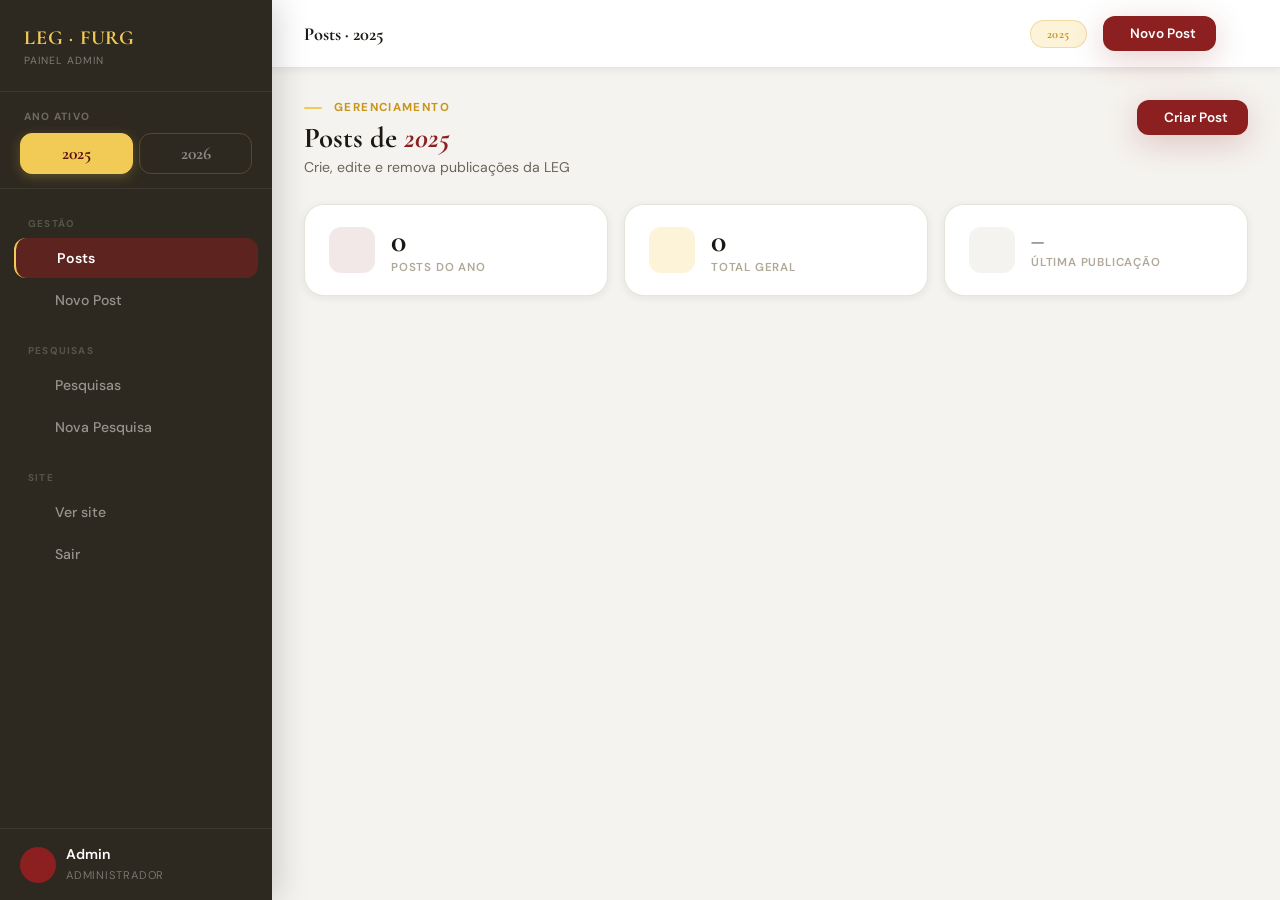
==== commit 58732426: "0" ====
--- a/admin-dashboard.html
+++ b/admin-dashboard.html
@@ -922,6 +922,14 @@
       </button>
       <button class="nav-item" data-view="novo">
         <i class="fa-solid fa-plus"></i> Novo Post
+      </button>
+
+      <span class="nav-sep" style="margin-top:8px;">Pesquisas</span>
+      <button class="nav-item" data-view="pesquisas">
+        <i class="fa-solid fa-microscope"></i> Pesquisas
+      </button>
+      <button class="nav-item" data-view="nova-pesquisa" id="btnNovaPesquisa">
+        <i class="fa-solid fa-flask"></i> Nova Pesquisa
       </button>
 
       <span class="nav-sep" style="margin-top:8px;">Site</span>
@@ -1085,6 +1093,113 @@
         </div>
       </section>
 
+      <!-- VIEW PESQUISAS -->
+      <section class="view oculto" id="viewPesquisas">
+        <div class="view-head">
+          <div>
+            <div class="view-head-eyebrow"><i class="fa-solid fa-microscope"></i> Gestão</div>
+            <h2>Pesquisas <em>Científicas</em></h2>
+            <p>Gerencie as produções científicas e trabalhos da LEG</p>
+          </div>
+          <button class="btn-dash-novo" id="btnNovaPesquisaHead">
+            <i class="fa-solid fa-plus"></i> Nova Pesquisa
+          </button>
+        </div>
+        <div class="stats-row">
+          <div class="stat-card">
+            <div class="stat-ico vinho"><i class="fa-solid fa-microscope"></i></div>
+            <div><div class="stat-num" id="statTotalPesq">0</div><div class="stat-lbl">Total publicadas</div></div>
+          </div>
+          <div class="stat-card">
+            <div class="stat-ico ouro"><i class="fa-solid fa-link"></i></div>
+            <div><div class="stat-num" id="statComLink">0</div><div class="stat-lbl">Com link externo</div></div>
+          </div>
+          <div class="stat-card">
+            <div class="stat-ico cinza"><i class="fa-regular fa-clock"></i></div>
+            <div><div class="stat-num" style="font-size:1rem;line-height:1.4;" id="statUltimaPesq">—</div><div class="stat-lbl">Última publicação</div></div>
+          </div>
+        </div>
+        <div class="posts-grid" id="pesquisasGrid"></div>
+      </section>
+
+      <!-- VIEW FORM PESQUISA -->
+      <section class="view oculto" id="viewFormPesquisa">
+        <div class="view-head">
+          <div>
+            <div class="view-head-eyebrow"><i class="fa-solid fa-flask"></i> Pesquisa Científica</div>
+            <h2 id="formPesqTitulo">Nova <em>Pesquisa</em></h2>
+            <p id="formPesqSub">Preencha os dados da produção científica</p>
+          </div>
+          <button class="btn-cancelar" id="btnVoltarPesq">
+            <i class="fa-solid fa-arrow-left"></i> Voltar
+          </button>
+        </div>
+        <div class="form-card">
+          <form id="pesqForm" novalidate>
+            <input type="hidden" id="pesqId">
+            <div class="f-grupo">
+              <label class="f-label" for="pesqTitulo"><i class="fa-solid fa-heading"></i> Título *</label>
+              <input type="text" id="pesqTitulo" class="f-input" placeholder="Título da pesquisa..." maxlength="200">
+              <span class="f-erro" id="erroPesqTitulo"></span>
+            </div>
+            <div class="f-grupo">
+              <label class="f-label" for="pesqSubtitulo"><i class="fa-solid fa-minus"></i> Subtítulo</label>
+              <input type="text" id="pesqSubtitulo" class="f-input" placeholder="Subtítulo opcional..." maxlength="200">
+            </div>
+            <div class="f-grupo">
+              <label class="f-label" for="pesqAutores"><i class="fa-solid fa-user-pen"></i> Autores</label>
+              <input type="text" id="pesqAutores" class="f-input" placeholder="Ex: Silva, J. A.; Santos, M. R.">
+            </div>
+            <div class="f-grupo">
+              <label class="f-label" for="pesqResumo"><i class="fa-solid fa-quote-left"></i> Resumo (Abstract) *</label>
+              <textarea id="pesqResumo" class="f-textarea" rows="4" placeholder="Resumo da pesquisa..."></textarea>
+              <span class="f-erro" id="erroPesqResumo"></span>
+            </div>
+            <div class="f-grupo">
+              <label class="f-label" for="pesqTexto"><i class="fa-solid fa-align-left"></i> Texto completo / Descrição adicional</label>
+              <textarea id="pesqTexto" class="f-textarea" rows="4" placeholder="Conteúdo adicional, metodologia, conclusões..."></textarea>
+            </div>
+            <div class="f-grupo">
+              <label class="f-label" for="pesqLink"><i class="fa-solid fa-link"></i> Link / DOI externo</label>
+              <input type="url" id="pesqLink" class="f-input" placeholder="https://doi.org/... ou link do repositório">
+            </div>
+            <div class="dois-col">
+              <div class="f-grupo">
+                <label class="f-label"><i class="fa-solid fa-image"></i> Imagem de capa (upload)</label>
+                <div class="upload-zone" id="uploadZonePesq">
+                  <input type="file" id="imgUploadPesq" accept="image/*" class="file-input">
+                  <div class="upload-ph" id="uploadPhPesq">
+                    <i class="fa-solid fa-cloud-arrow-up"></i>
+                    <span>Arraste ou clique para enviar</span>
+                    <small>PNG, JPG, WEBP — máx. 5MB</small>
+                  </div>
+                  <img id="imgPreviewPesq" class="img-preview oculto" alt="Preview">
+                  <button type="button" class="btn-remover-img oculto" id="btnRemoverImgPesq">
+                    <i class="fa-solid fa-xmark"></i>
+                  </button>
+                </div>
+              </div>
+              <div class="f-grupo">
+                <label class="f-label" for="pesqImgUrl"><i class="fa-solid fa-link"></i> Ou URL da imagem</label>
+                <input type="url" id="pesqImgUrl" class="f-input" placeholder="https://...">
+                <button type="button" class="btn-url-prev" id="btnPrevUrlPesq">
+                  <i class="fa-solid fa-eye"></i> Ver preview
+                </button>
+              </div>
+            </div>
+            <div class="form-acoes">
+              <button type="button" class="btn-cancelar" id="btnCancelarPesqForm">
+                <i class="fa-solid fa-xmark"></i> Cancelar
+              </button>
+              <button type="submit" class="btn-salvar">
+                <i class="fa-solid fa-floppy-disk"></i>
+                <span id="txtSalvarPesq">Salvar Pesquisa</span>
+              </button>
+            </div>
+          </form>
+        </div>
+      </section>
+
     </main>
   </div>
 </div>
@@ -1111,64 +1226,62 @@
 </div>
 
 <script type="module">
-'use strict';
-
+// ── FIREBASE ──
 import { initializeApp }   from 'https://www.gstatic.com/firebasejs/10.12.0/firebase-app.js';
 import { getFirestore, collection, doc, addDoc, updateDoc,
          deleteDoc, getDocs, serverTimestamp }
   from 'https://www.gstatic.com/firebasejs/10.12.0/firebase-firestore.js';
 
-const FB = {
+const db = getFirestore(initializeApp({
   apiKey:"AIzaSyCerNmqmhQ96h2ljzgmzL71FFcVPlEfH5E",
   authDomain:"leg-furg.firebaseapp.com",
   projectId:"leg-furg",
   storageBucket:"leg-furg.firebasestorage.app",
   messagingSenderId:"763827146370",
   appId:"1:763827146370:web:36431aea52963ec0816e9b"
-};
-const app = initializeApp(FB);
-const db  = getFirestore(app);
-
-// SESSAO
-const CHAVE_SESSAO = 'legfurg_sessao';
-function getSessao() { try { const r=localStorage.getItem(CHAVE_SESSAO)||sessionStorage.getItem(CHAVE_SESSAO); return r?JSON.parse(r):null; } catch{return null;} }
+}));
+
+// ── SESSÃO ──
+const CHAVE = 'legfurg_sessao';
+function getSessao(){ try{ const r=localStorage.getItem(CHAVE)||sessionStorage.getItem(CHAVE); return r?JSON.parse(r):null; }catch{return null;} }
 const sessao = getSessao();
-if (!sessao) window.location.href = 'admin-login.html';
-const nomeEl = document.getElementById('userNome');
-if (nomeEl && sessao) nomeEl.textContent = sessao.email.split('@')[0];
-
-let anoAtivo = 2026;
-
-// UTILS
-function esc(s) { const d=document.createElement('div'); d.appendChild(document.createTextNode(String(s))); return d.innerHTML; }
-function fmtData(ts) { if(!ts) return '--'; const d=ts.toDate?ts.toDate():new Date(ts); return d.toLocaleDateString('pt-BR',{day:'2-digit',month:'short',year:'numeric'}); }
-function toast(msg,tipo='success') { const el=document.getElementById('toast'); document.getElementById('toastMsg').textContent=msg; const icos={success:'fa-circle-check',error:'fa-circle-xmark',aviso:'fa-triangle-exclamation'}; document.getElementById('toastIco').className='fa-solid '+(icos[tipo]||'fa-circle-check'); el.className='toast '+tipo+' show'; setTimeout(()=>el.classList.remove('show'),3500); }
-function loading(gridId) { const g=document.getElementById(gridId); if(g) g.innerHTML='<div class="empty-state" style="grid-column:1/-1"><div class="empty-ico"><i class="fa-solid fa-spinner fa-spin"></i></div><p>Carregando...</p></div>'; }
-function btnLoad(btn,txt) { btn.disabled=true; btn._orig=btn.innerHTML; btn.innerHTML='<i class="fa-solid fa-spinner fa-spin"></i> '+txt; }
-function btnReset(btn)    { btn.disabled=false; btn.innerHTML=btn._orig||btn.innerHTML; }
-
-// FIREBASE POSTS
-async function fbPCriar(d)    { return await addDoc(collection(db,'posts'),{titulo:d.titulo,texto:d.texto,imagem:d.imagem||'',ano:d.ano,criadoEm:serverTimestamp(),atualizadoEm:serverTimestamp()}); }
-async function fbPAtualizar(id,d) { return await updateDoc(doc(db,'posts',id),{titulo:d.titulo,texto:d.texto,imagem:d.imagem,ano:d.ano,atualizadoEm:serverTimestamp()}); }
-async function fbPExcluir(id) { return await deleteDoc(doc(db,'posts',id)); }
-async function fbPListar(ano) { const s=await getDocs(collection(db,'posts')); return s.docs.map(d=>({id:d.id,...d.data()})).filter(p=>p.ano==ano).sort((a,b)=>{const ta=a.criadoEm?.toMillis?.()??0,tb=b.criadoEm?.toMillis?.()??0;return tb-ta;}); }
-async function fbPTodos()     { const s=await getDocs(collection(db,'posts')); return s.docs.map(d=>({id:d.id,...d.data()})).sort((a,b)=>{const ta=a.criadoEm?.toMillis?.()??0,tb=b.criadoEm?.toMillis?.()??0;return tb-ta;}); }
-
-// FIREBASE PESQUISAS
-async function fbQCriar(d)    { return await addDoc(collection(db,'pesquisas'),{titulo:d.titulo,subtitulo:d.subtitulo||'',autores:d.autores||'',resumo:d.resumo,texto:d.texto||'',link:d.link||'',imagem:d.imagem||'',criadoEm:serverTimestamp(),atualizadoEm:serverTimestamp()}); }
-async function fbQAtualizar(id,d) { return await updateDoc(doc(db,'pesquisas',id),{titulo:d.titulo,subtitulo:d.subtitulo||'',autores:d.autores||'',resumo:d.resumo,texto:d.texto||'',link:d.link||'',imagem:d.imagem,atualizadoEm:serverTimestamp()}); }
-async function fbQExcluir(id) { return await deleteDoc(doc(db,'pesquisas',id)); }
-async function fbQListar()    { const s=await getDocs(collection(db,'pesquisas')); return s.docs.map(d=>({id:d.id,...d.data()})).sort((a,b)=>{const ta=a.criadoEm?.toMillis?.()??0,tb=b.criadoEm?.toMillis?.()??0;return tb-ta;}); }
-
-// SIDEBAR
-const sidebar=document.getElementById('sidebar'),overlay=document.getElementById('sidebarOverlay');
-function abrirSidebar()  { sidebar.classList.add('aberta');  overlay.classList.add('show');  document.body.style.overflow='hidden'; }
-function fecharSidebar() { sidebar.classList.remove('aberta'); overlay.classList.remove('show'); document.body.style.overflow=''; }
+if(!sessao) window.location.href='admin-login.html';
+const nomeEl=document.getElementById('userNome');
+if(nomeEl&&sessao) nomeEl.textContent=sessao.email.split('@')[0];
+
+// ── UTILS ──
+let anoAtivo=2026;
+function esc(s){ const d=document.createElement('div'); d.appendChild(document.createTextNode(String(s))); return d.innerHTML; }
+function fmtData(ts){ if(!ts) return '--'; const d=ts.toDate?ts.toDate():new Date(ts); return d.toLocaleDateString('pt-BR',{day:'2-digit',month:'short',year:'numeric'}); }
+function tsMs(ts){ if(!ts) return 0; if(ts.toMillis) return ts.toMillis(); if(ts.seconds) return ts.seconds*1000; return Number(ts)||0; }
+function sortDesc(arr){ return arr.sort((a,b)=>tsMs(b.criadoEm)-tsMs(a.criadoEm)); }
+function toast(msg,tipo='success'){
+  const el=document.getElementById('toast');
+  document.getElementById('toastMsg').textContent=msg;
+  const icos={success:'fa-circle-check',error:'fa-circle-xmark',aviso:'fa-triangle-exclamation'};
+  document.getElementById('toastIco').className='fa-solid '+(icos[tipo]||'fa-circle-check');
+  el.className='toast '+tipo+' show';
+  setTimeout(()=>el.classList.remove('show'),3500);
+}
+function loading(id){ const g=document.getElementById(id); if(g) g.innerHTML='<div class="empty-state" style="grid-column:1/-1"><div class="empty-ico"><i class="fa-solid fa-spinner fa-spin"></i></div><p>Carregando...</p></div>'; }
+function btnLoad(btn,txt){ if(!btn)return; btn._orig=btn.innerHTML; btn.disabled=true; btn.innerHTML='<i class="fa-solid fa-spinner fa-spin"></i> '+txt; }
+function btnReset(btn){ if(!btn)return; btn.disabled=false; btn.innerHTML=btn._orig||btn.innerHTML; }
+
+// ── FIREBASE HELPERS ──
+async function fbGetAll(col){ const s=await getDocs(collection(db,col)); return sortDesc(s.docs.map(d=>({id:d.id,...d.data()}))); }
+async function fbAdd(col,data){ return await addDoc(collection(db,col),{...data,criadoEm:serverTimestamp(),atualizadoEm:serverTimestamp()}); }
+async function fbUpdate(col,id,data){ return await updateDoc(doc(db,col,id),{...data,atualizadoEm:serverTimestamp()}); }
+async function fbDelete(col,id){ return await deleteDoc(doc(db,col,id)); }
+
+// ── SIDEBAR ──
+const sidebar=document.getElementById('sidebar'), sidebarOverlay=document.getElementById('sidebarOverlay');
+function abrirSidebar(){ sidebar.classList.add('aberta'); sidebarOverlay.classList.add('show'); document.body.style.overflow='hidden'; }
+function fecharSidebar(){ sidebar.classList.remove('aberta'); sidebarOverlay.classList.remove('show'); document.body.style.overflow=''; }
 document.getElementById('menuToggle').addEventListener('click',abrirSidebar);
 document.getElementById('fecharSidebar').addEventListener('click',fecharSidebar);
-overlay.addEventListener('click',fecharSidebar);
-
-// ANO
+sidebarOverlay.addEventListener('click',fecharSidebar);
+
+// ── ANO ──
 document.querySelectorAll('.ano-btn').forEach(btn=>{
   btn.addEventListener('click',()=>{
     anoAtivo=parseInt(btn.dataset.ano);
@@ -1176,183 +1289,298 @@
     atualizarAnoUI(); mostrarViewPosts(); fecharSidebar();
   });
 });
-function atualizarAnoUI() {
-  document.getElementById('topbarTitulo').textContent='Posts · '+anoAtivo;
+function atualizarAnoUI(){
+  document.getElementById('topbarTitulo').textContent='Posts \u00B7 '+anoAtivo;
   document.getElementById('topbarAnoPill').textContent=anoAtivo;
   document.getElementById('tituloListagem').innerHTML='Posts de <em>'+anoAtivo+'</em>';
   sincRadioAno(anoAtivo);
 }
-function sincRadioAno(ano) {
-  document.getElementById('radio25').checked=(ano==2025);
-  document.getElementById('radio26').checked=(ano==2026);
-  document.getElementById('labelAno25').classList.toggle('sel',ano==2025);
-  document.getElementById('labelAno26').classList.toggle('sel',ano==2026);
-}
-document.querySelectorAll('input[name="postAno"]').forEach(r=>{ r.addEventListener('change',()=>{ document.getElementById('labelAno25').classList.toggle('sel',r.value=='2025'); document.getElementById('labelAno26').classList.toggle('sel',r.value=='2026'); }); });
-
-// NAV
+function sincRadioAno(ano){
+  const r25=document.getElementById('radio25'), r26=document.getElementById('radio26');
+  const l25=document.getElementById('labelAno25'), l26=document.getElementById('labelAno26');
+  if(r25) r25.checked=(ano==2025); if(r26) r26.checked=(ano==2026);
+  if(l25) l25.classList.toggle('sel',ano==2025); if(l26) l26.classList.toggle('sel',ano==2026);
+}
+document.querySelectorAll('input[name="postAno"]').forEach(r=>{
+  r.addEventListener('change',()=>{
+    document.getElementById('labelAno25').classList.toggle('sel',r.value=='2025');
+    document.getElementById('labelAno26').classList.toggle('sel',r.value=='2026');
+  });
+});
+
+// ── VIEWS ──
+const TODAS_VIEWS=['viewPosts','viewForm','viewPesquisas','viewFormPesquisa'];
+function showOnly(viewId){
+  TODAS_VIEWS.forEach(id=>{
+    const el=document.getElementById(id);
+    if(el) el.classList.toggle('oculto', id!==viewId);
+  });
+}
+function ativarNav(viewKey){
+  document.querySelectorAll('.nav-item[data-view]').forEach(n=>n.classList.toggle('ativo',n.dataset.view===viewKey));
+}
+
+function mostrarViewPosts(){
+  showOnly('viewPosts'); ativarNav('posts'); atualizarAnoUI(); renderPosts();
+}
+function mostrarViewForm(){
+  showOnly('viewForm'); ativarNav('novo');
+  document.getElementById('topbarTitulo').textContent=document.getElementById('postId').value?'Editar Post':'Novo Post';
+}
+function mostrarViewPesquisas(){
+  showOnly('viewPesquisas'); ativarNav('pesquisas');
+  document.getElementById('topbarTitulo').textContent='Pesquisas Cient\u00EDficas';
+  document.getElementById('topbarAnoPill').textContent='LEG';
+  renderPesquisas();
+}
+function mostrarViewFormPesquisa(){
+  showOnly('viewFormPesquisa'); ativarNav('nova-pesquisa');
+}
+
+// ── NAV LINKS ──
 document.querySelectorAll('.nav-item[data-view]').forEach(item=>{
   item.addEventListener('click',()=>{
     const v=item.dataset.view;
-    if(v==='novo')abrirFormNovo();
-    else if(v==='pesquisas')mostrarViewPesquisas();
-    else if(v==='nova-pesquisa')abrirFormNovaPesquisa();
-    else mostrarViewPosts();
+    if(v==='novo')           abrirFormNovo();
+    else if(v==='pesquisas') mostrarViewPesquisas();
+    else if(v==='nova-pesquisa') abrirFormNovaPesquisa();
+    else                     mostrarViewPosts();
     fecharSidebar();
   });
 });
 
-// LOGOUT
-function logout(){ localStorage.removeItem(CHAVE_SESSAO); sessionStorage.removeItem(CHAVE_SESSAO); toast('Sessão encerrada. Até logo!','aviso'); setTimeout(()=>window.location.href='admin-login.html',900); }
+// ── LOGOUT ──
+function logout(){ localStorage.removeItem(CHAVE); sessionStorage.removeItem(CHAVE); toast('Sess\u00E3o encerrada!','aviso'); setTimeout(()=>window.location.href='admin-login.html',900); }
 document.getElementById('btnLogout').addEventListener('click',logout);
 document.getElementById('topbarLogout').addEventListener('click',logout);
-['topbarNovo','btnNovoPosts'].forEach(id=>document.getElementById(id)?.addEventListener('click',abrirFormNovo));
-document.getElementById('btnNovaPesquisa')?.addEventListener('click',abrirFormNovaPesquisa);
-['btnVoltar','btnCancelarForm'].forEach(id=>document.getElementById(id)?.addEventListener('click',mostrarViewPosts));
-['btnVoltarPesq','btnCancelarPesqForm'].forEach(id=>document.getElementById(id)?.addEventListener('click',mostrarViewPesquisas));
-
-// UPLOAD POSTS
+
+// ── BOTÕES NOVO ──
+document.getElementById('topbarNovo').addEventListener('click',abrirFormNovo);
+document.getElementById('btnNovoPosts').addEventListener('click',abrirFormNovo);
+document.getElementById('btnNovaPesquisa').addEventListener('click',abrirFormNovaPesquisa);
+document.getElementById('btnNovaPesquisaHead').addEventListener('click',abrirFormNovaPesquisa);
+document.getElementById('btnVoltar').addEventListener('click',mostrarViewPosts);
+document.getElementById('btnCancelarForm').addEventListener('click',mostrarViewPosts);
+document.getElementById('btnVoltarPesq').addEventListener('click',mostrarViewPesquisas);
+document.getElementById('btnCancelarPesqForm').addEventListener('click',mostrarViewPesquisas);
+
+// ── UPLOAD POSTS ──
 let imgBase64='';
-const uploadZone=document.getElementById('uploadZone'),fileInput=document.getElementById('imgUpload'),imgPrev=document.getElementById('imgPreview'),uploadPh=document.getElementById('uploadPh'),btnRemImg=document.getElementById('btnRemoverImg');
-uploadZone.addEventListener('click',e=>{if(e.target===btnRemImg||btnRemImg.contains(e.target))return;fileInput.click();});
-fileInput.addEventListener('change',e=>{if(e.target.files[0])processarImg(e.target.files[0]);});
-uploadZone.addEventListener('dragover',e=>{e.preventDefault();uploadZone.classList.add('drag');});
+const uploadZone=document.getElementById('uploadZone'),
+      fileInput =document.getElementById('imgUpload'),
+      imgPrev   =document.getElementById('imgPreview'),
+      uploadPh  =document.getElementById('uploadPh'),
+      btnRemImg =document.getElementById('btnRemoverImg');
+uploadZone.addEventListener('click',e=>{ if(e.target===btnRemImg||btnRemImg.contains(e.target))return; fileInput.click(); });
+fileInput.addEventListener('change',e=>{ if(e.target.files[0]) processarImg(e.target.files[0]); });
+uploadZone.addEventListener('dragover',e=>{ e.preventDefault(); uploadZone.classList.add('drag'); });
 uploadZone.addEventListener('dragleave',()=>uploadZone.classList.remove('drag'));
-uploadZone.addEventListener('drop',e=>{e.preventDefault();uploadZone.classList.remove('drag');const f=e.dataTransfer.files[0];if(f&&f.type.startsWith('image/'))processarImg(f);});
-btnRemImg.addEventListener('click',e=>{e.stopPropagation();limparPreview();});
-document.getElementById('btnPrevUrl').addEventListener('click',()=>{const u=document.getElementById('postImgUrl').value.trim();if(!u){toast('Insira uma URL primeiro','aviso');return;}carregarPreview(u);imgBase64='';});
-function processarImg(file){if(file.size>5*1024*1024){toast('Imagem muito grande (máx. 5MB)','error');return;}const r=new FileReader();r.onload=ev=>{imgBase64=ev.target.result;carregarPreview(ev.target.result);document.getElementById('postImgUrl').value='';};r.readAsDataURL(file);}
-function carregarPreview(src){imgPrev.src=src;imgPrev.onload=()=>{uploadPh.classList.add('oculto');imgPrev.classList.remove('oculto');btnRemImg.classList.remove('oculto');};imgPrev.onerror=()=>{toast('Não foi possível carregar','error');limparPreview();};}
-function limparPreview(){imgPrev.src='';imgPrev.classList.add('oculto');uploadPh.classList.remove('oculto');btnRemImg.classList.add('oculto');fileInput.value='';imgBase64='';document.getElementById('postImgUrl').value='';}
-
-// UPLOAD PESQUISAS
+uploadZone.addEventListener('drop',e=>{ e.preventDefault(); uploadZone.classList.remove('drag'); const f=e.dataTransfer.files[0]; if(f&&f.type.startsWith('image/')) processarImg(f); });
+btnRemImg.addEventListener('click',e=>{ e.stopPropagation(); limparPreview(); });
+document.getElementById('btnPrevUrl').addEventListener('click',()=>{ const u=document.getElementById('postImgUrl').value.trim(); if(!u){toast('Insira uma URL primeiro','aviso');return;} preview(u,'post'); imgBase64=''; });
+function processarImg(file){ if(file.size>5*1024*1024){toast('Imagem muito grande (m\u00E1x. 5MB)','error');return;} const r=new FileReader(); r.onload=ev=>{ imgBase64=ev.target.result; preview(ev.target.result,'post'); document.getElementById('postImgUrl').value=''; }; r.readAsDataURL(file); }
+function preview(src,tipo){
+  const img=tipo==='post'?imgPrev:imgPrevPesq, ph=tipo==='post'?uploadPh:uploadPhPesq, btn=tipo==='post'?btnRemImg:btnRemImgPesq;
+  img.src=src; img.onload=()=>{ ph.classList.add('oculto'); img.classList.remove('oculto'); btn.classList.remove('oculto'); }; img.onerror=()=>{ toast('N\u00E3o foi poss\u00EDvel carregar','error'); limparPreview(); };
+}
+function limparPreview(){ imgPrev.src=''; imgPrev.classList.add('oculto'); uploadPh.classList.remove('oculto'); btnRemImg.classList.add('oculto'); fileInput.value=''; imgBase64=''; document.getElementById('postImgUrl').value=''; }
+
+// ── UPLOAD PESQUISAS ──
 let imgBase64Pesq='';
-const uploadZonePesq=document.getElementById('uploadZonePesq'),fileInputPesq=document.getElementById('imgUploadPesq'),imgPrevPesq=document.getElementById('imgPreviewPesq'),uploadPhPesq=document.getElementById('uploadPhPesq'),btnRemImgPesq=document.getElementById('btnRemoverImgPesq');
-uploadZonePesq.addEventListener('click',e=>{if(e.target===btnRemImgPesq||btnRemImgPesq.contains(e.target))return;fileInputPesq.click();});
-fileInputPesq.addEventListener('change',e=>{if(e.target.files[0])processarImgPesq(e.target.files[0]);});
-uploadZonePesq.addEventListener('dragover',e=>{e.preventDefault();uploadZonePesq.classList.add('drag');});
+const uploadZonePesq=document.getElementById('uploadZonePesq'),
+      fileInputPesq =document.getElementById('imgUploadPesq'),
+      imgPrevPesq   =document.getElementById('imgPreviewPesq'),
+      uploadPhPesq  =document.getElementById('uploadPhPesq'),
+      btnRemImgPesq =document.getElementById('btnRemoverImgPesq');
+uploadZonePesq.addEventListener('click',e=>{ if(e.target===btnRemImgPesq||btnRemImgPesq.contains(e.target))return; fileInputPesq.click(); });
+fileInputPesq.addEventListener('change',e=>{ if(e.target.files[0]) processarImgPesq(e.target.files[0]); });
+uploadZonePesq.addEventListener('dragover',e=>{ e.preventDefault(); uploadZonePesq.classList.add('drag'); });
 uploadZonePesq.addEventListener('dragleave',()=>uploadZonePesq.classList.remove('drag'));
-uploadZonePesq.addEventListener('drop',e=>{e.preventDefault();uploadZonePesq.classList.remove('drag');const f=e.dataTransfer.files[0];if(f&&f.type.startsWith('image/'))processarImgPesq(f);});
-btnRemImgPesq.addEventListener('click',e=>{e.stopPropagation();limparPreviewPesq();});
-document.getElementById('btnPrevUrlPesq').addEventListener('click',()=>{const u=document.getElementById('pesqImgUrl').value.trim();if(!u){toast('Insira uma URL primeiro','aviso');return;}carregarPreviewPesq(u);imgBase64Pesq='';});
-function processarImgPesq(file){if(file.size>5*1024*1024){toast('Imagem muito grande','error');return;}const r=new FileReader();r.onload=ev=>{imgBase64Pesq=ev.target.result;carregarPreviewPesq(ev.target.result);document.getElementById('pesqImgUrl').value='';};r.readAsDataURL(file);}
-function carregarPreviewPesq(src){imgPrevPesq.src=src;imgPrevPesq.onload=()=>{uploadPhPesq.classList.add('oculto');imgPrevPesq.classList.remove('oculto');btnRemImgPesq.classList.remove('oculto');};imgPrevPesq.onerror=()=>{toast('Não foi possível carregar','error');limparPreviewPesq();};}
-function limparPreviewPesq(){imgPrevPesq.src='';imgPrevPesq.classList.add('oculto');uploadPhPesq.classList.remove('oculto');btnRemImgPesq.classList.add('oculto');fileInputPesq.value='';imgBase64Pesq='';document.getElementById('pesqImgUrl').value='';}
-
-// VIEWS
-const VIEWS=['viewPosts','viewForm','viewPesquisas','viewFormPesquisa'];
-function showOnly(id){ VIEWS.forEach(v=>{ const el=document.getElementById(v); if(el)el.classList.toggle('oculto',v!==id); }); }
-function mostrarViewPosts()   { showOnly('viewPosts');   document.querySelectorAll('.nav-item[data-view]').forEach(n=>n.classList.toggle('ativo',n.dataset.view==='posts')); atualizarAnoUI(); renderPosts(); }
-function mostrarViewForm()    { showOnly('viewForm');    document.querySelectorAll('.nav-item[data-view]').forEach(n=>n.classList.toggle('ativo',n.dataset.view==='novo')); document.getElementById('topbarTitulo').textContent=document.getElementById('postId').value?'Editar Post':'Novo Post'; }
-function mostrarViewPesquisas(){ showOnly('viewPesquisas'); document.querySelectorAll('.nav-item[data-view]').forEach(n=>n.classList.toggle('ativo',n.dataset.view==='pesquisas')); document.getElementById('topbarTitulo').textContent='Pesquisas Científicas'; document.getElementById('topbarAnoPill').textContent='LEG'; renderPesquisas(); }
-function mostrarViewFormPesquisa(){ showOnly('viewFormPesquisa'); document.querySelectorAll('.nav-item[data-view]').forEach(n=>n.classList.toggle('ativo',n.dataset.view==='nova-pesquisa')); }
-
-// FORM POSTS
-function abrirFormNovo(){document.getElementById('postForm').reset();document.getElementById('postId').value='';imgBase64='';limparPreview();limparErros();document.getElementById('formTitulo').innerHTML='Novo <em>Post</em>';document.getElementById('formSub').textContent='Preencha os dados da publicação';document.getElementById('txtSalvar').textContent='Salvar Post';sincRadioAno(anoAtivo);mostrarViewForm();setTimeout(()=>document.getElementById('postTitulo').focus(),80);}
-function abrirFormEditar(post){document.getElementById('postId').value=post.id;document.getElementById('postTitulo').value=post.titulo;document.getElementById('postTexto').value=post.texto;document.getElementById('postImgUrl').value='';imgBase64='';limparPreview();limparErros();if(post.imagem){carregarPreview(post.imagem);if(post.imagem.startsWith('http'))document.getElementById('postImgUrl').value=post.imagem;else imgBase64=post.imagem;}sincRadioAno(post.ano||anoAtivo);document.getElementById('formTitulo').innerHTML='Editar <em>Post</em>';document.getElementById('formSub').textContent='Editando: '+post.titulo.slice(0,45);document.getElementById('txtSalvar').textContent='Atualizar Post';mostrarViewForm();setTimeout(()=>document.getElementById('postTitulo').focus(),80);}
-document.getElementById('postForm').addEventListener('submit',async e=>{
+uploadZonePesq.addEventListener('drop',e=>{ e.preventDefault(); uploadZonePesq.classList.remove('drag'); const f=e.dataTransfer.files[0]; if(f&&f.type.startsWith('image/')) processarImgPesq(f); });
+btnRemImgPesq.addEventListener('click',e=>{ e.stopPropagation(); limparPreviewPesq(); });
+document.getElementById('btnPrevUrlPesq').addEventListener('click',()=>{ const u=document.getElementById('pesqImgUrl').value.trim(); if(!u){toast('Insira uma URL primeiro','aviso');return;} preview(u,'pesq'); imgBase64Pesq=''; });
+function processarImgPesq(file){ if(file.size>5*1024*1024){toast('Imagem muito grande','error');return;} const r=new FileReader(); r.onload=ev=>{ imgBase64Pesq=ev.target.result; preview(ev.target.result,'pesq'); document.getElementById('pesqImgUrl').value=''; }; r.readAsDataURL(file); }
+function limparPreviewPesq(){ imgPrevPesq.src=''; imgPrevPesq.classList.add('oculto'); uploadPhPesq.classList.remove('oculto'); btnRemImgPesq.classList.add('oculto'); fileInputPesq.value=''; imgBase64Pesq=''; document.getElementById('pesqImgUrl').value=''; }
+
+// ── FORM POSTS ──
+function abrirFormNovo(){
+  document.getElementById('postForm').reset();
+  document.getElementById('postId').value='';
+  imgBase64=''; limparPreview(); limparErros();
+  document.getElementById('formTitulo').innerHTML='Novo <em>Post</em>';
+  document.getElementById('formSub').textContent='Preencha os dados da publica\u00E7\u00E3o';
+  document.getElementById('txtSalvar').textContent='Salvar Post';
+  sincRadioAno(anoAtivo);
+  mostrarViewForm();
+  setTimeout(()=>document.getElementById('postTitulo').focus(),80);
+}
+function abrirFormEditar(post){
+  document.getElementById('postId').value=post.id;
+  document.getElementById('postTitulo').value=post.titulo;
+  document.getElementById('postTexto').value=post.texto;
+  document.getElementById('postImgUrl').value='';
+  imgBase64=''; limparPreview(); limparErros();
+  if(post.imagem){ preview(post.imagem,'post'); if(post.imagem.startsWith('http')) document.getElementById('postImgUrl').value=post.imagem; else imgBase64=post.imagem; }
+  sincRadioAno(post.ano||anoAtivo);
+  document.getElementById('formTitulo').innerHTML='Editar <em>Post</em>';
+  document.getElementById('formSub').textContent='Editando: '+post.titulo.slice(0,45);
+  document.getElementById('txtSalvar').textContent='Atualizar Post';
+  mostrarViewForm();
+  setTimeout(()=>document.getElementById('postTitulo').focus(),80);
+}
+function erroF(i,e,m){ document.getElementById(i).classList.add('erro'); document.getElementById(e).textContent=m; document.getElementById(i).addEventListener('input',()=>{ document.getElementById(i).classList.remove('erro'); document.getElementById(e).textContent=''; },{once:true}); }
+function limparErros(){ ['postTitulo','postTexto'].forEach(i=>document.getElementById(i).classList.remove('erro')); ['erroTitulo','erroTexto'].forEach(i=>document.getElementById(i).textContent=''); }
+
+document.getElementById('postForm').addEventListener('submit', async e=>{
   e.preventDefault();
-  const titulo=document.getElementById('postTitulo').value.trim(),texto=document.getElementById('postTexto').value.trim(),url=document.getElementById('postImgUrl').value.trim(),ano=parseInt(document.querySelector('input[name="postAno"]:checked').value);
-  let ok=true;limparErros();
-  if(!titulo||titulo.length<3){erroF('postTitulo','erroTitulo','Título obrigatório (mín. 3 caracteres)');ok=false;}
-  if(!texto||texto.length<8){erroF('postTexto','erroTexto','Descrição obrigatória (mín. 8 caracteres)');ok=false;}
-  if(!ok)return;
-  const imagem=imgBase64||url||'',id=document.getElementById('postId').value;
-  const btnSalvar=document.querySelector('#viewForm .btn-salvar');btnLoad(btnSalvar,'Salvando...');
+  const titulo=document.getElementById('postTitulo').value.trim();
+  const texto =document.getElementById('postTexto').value.trim();
+  const url   =document.getElementById('postImgUrl').value.trim();
+  const ano   =parseInt(document.querySelector('input[name="postAno"]:checked').value);
+  let ok=true; limparErros();
+  if(!titulo||titulo.length<3){ erroF('postTitulo','erroTitulo','T\u00EDtulo obrigat\u00F3rio (m\u00EDn. 3 caracteres)'); ok=false; }
+  if(!texto||texto.length<8){   erroF('postTexto','erroTexto','Descri\u00E7\u00E3o obrigat\u00F3ria (m\u00EDn. 8 caracteres)'); ok=false; }
+  if(!ok) return;
+  const imagem=imgBase64||url||'';
+  const id=document.getElementById('postId').value;
+  const btn=document.querySelector('#viewForm .btn-salvar');
+  btnLoad(btn,'Salvando...');
   try{
-    if(id){await fbPAtualizar(id,{titulo,texto,imagem,ano});toast('✏️ Post atualizado!','success');}
-    else{await fbPCriar({titulo,texto,imagem,ano});toast('✅ Post criado para '+ano+'!','success');}
-    anoAtivo=ano;document.querySelectorAll('.ano-btn').forEach(b=>b.classList.toggle('ativo',parseInt(b.dataset.ano)===anoAtivo));mostrarViewPosts();
-  }catch(err){console.error(err);toast('Erro ao salvar.','error');btnReset(btnSalvar);}
+    if(id){ await fbUpdate('posts',id,{titulo,texto,imagem,ano}); toast('\u270F\uFE0F Post atualizado!','success'); }
+    else  { await fbAdd('posts',{titulo,texto,imagem,ano});       toast('\u2705 Post criado para '+ano+'!','success'); }
+    anoAtivo=ano;
+    document.querySelectorAll('.ano-btn').forEach(b=>b.classList.toggle('ativo',parseInt(b.dataset.ano)===anoAtivo));
+    mostrarViewPosts();
+  }catch(err){ console.error(err); toast('Erro: '+err.message,'error'); btnReset(btn); }
 });
-function erroF(i,e,m){document.getElementById(i).classList.add('erro');document.getElementById(e).textContent=m;document.getElementById(i).addEventListener('input',()=>{document.getElementById(i).classList.remove('erro');document.getElementById(e).textContent='';},{once:true});}
-function limparErros(){['postTitulo','postTexto'].forEach(i=>document.getElementById(i).classList.remove('erro'));['erroTitulo','erroTexto'].forEach(i=>document.getElementById(i).textContent='');}
-
-// RENDER POSTS
+
+// ── RENDER POSTS ──
 async function renderPosts(){
   loading('postsGrid');
   document.getElementById('statPostsAno').textContent=document.getElementById('statTotal').textContent='...';
   try{
-    const [lista,todos]=await Promise.all([fbPListar(anoAtivo),fbPTodos()]);
+    const todos=await fbGetAll('posts');
+    const lista=todos.filter(p=>p.ano==anoAtivo);
     document.getElementById('statPostsAno').textContent=lista.length;
     document.getElementById('statTotal').textContent=todos.length;
-    document.getElementById('statUltima').textContent=lista.length?fmtData(lista[0].criadoEm):'—';
-    const grid=document.getElementById('postsGrid');grid.innerHTML='';
-    if(!lista.length){grid.innerHTML='<div class="empty-state"><div class="empty-ico"><i class="fa-solid fa-newspaper"></i></div><h3>Nenhum post em '+anoAtivo+'</h3><p>Crie a primeira publicação!</p></div>';return;}
+    document.getElementById('statUltima').textContent=lista.length?fmtData(lista[0].criadoEm):'\u2014';
+    const grid=document.getElementById('postsGrid'); grid.innerHTML='';
+    if(!lista.length){ grid.innerHTML='<div class="empty-state"><div class="empty-ico"><i class="fa-solid fa-newspaper"></i></div><h3>Nenhum post em '+anoAtivo+'</h3><p>Crie a primeira publica\u00E7\u00E3o!</p></div>'; return; }
     lista.forEach((post,i)=>{
-      const card=document.createElement('div');card.className='post-card';card.style.animationDelay=i*55+'ms';
-      const img=post.imagem?`<img class="post-card-img" src="${esc(post.imagem)}" alt="${esc(post.titulo)}" loading="lazy" onerror="this.outerHTML='<div class=\\"post-card-img-vazio\\">'\' +'<i class=\\"fa-solid fa-image\\"></i></div>'">`
-:'<div class="post-card-img-vazio"><i class="fa-solid fa-image"></i></div>';
+      const card=document.createElement('div'); card.className='post-card'; card.style.animationDelay=i*55+'ms';
+      const img=post.imagem?'<img class="post-card-img" src="'+esc(post.imagem)+'" alt="'+esc(post.titulo)+'" loading="lazy">':'<div class="post-card-img-vazio"><i class="fa-solid fa-image"></i></div>';
       card.innerHTML=img+'<div class="post-card-body"><span class="post-card-pill"><i class="fa-regular fa-calendar"></i> '+post.ano+'</span><h3 class="post-card-titulo">'+esc(post.titulo)+'</h3><p class="post-card-texto">'+esc(post.texto)+'</p><div class="post-card-data"><i class="fa-regular fa-clock"></i> '+fmtData(post.criadoEm)+'</div><div class="post-card-acoes"><button class="btn-editar"><i class="fa-solid fa-pen"></i> Editar</button><button class="btn-excluir"><i class="fa-solid fa-trash"></i> Excluir</button></div></div>';
       card.querySelector('.btn-editar').addEventListener('click',()=>abrirFormEditar(post));
-      card.querySelector('.btn-excluir').addEventListener('click',()=>{itemParaExcluir={id:post.id,tipo:'post'};abrirModal();});
+      card.querySelector('.btn-excluir').addEventListener('click',()=>{ itemParaExcluir={id:post.id,col:'posts'}; abrirModal(); });
       grid.appendChild(card);
     });
-  }catch(err){console.error(err);document.getElementById('postsGrid').innerHTML='<div class="empty-state" style="grid-column:1/-1"><div class="empty-ico"><i class="fa-solid fa-triangle-exclamation"></i></div><h3>Erro ao carregar</h3></div>';}
-}
-
-// FORM PESQUISAS
-function abrirFormNovaPesquisa(){document.getElementById('pesqForm').reset();document.getElementById('pesqId').value='';imgBase64Pesq='';limparPreviewPesq();limparErrosPesq();document.getElementById('formPesqTitulo').innerHTML='Nova <em>Pesquisa</em>';document.getElementById('formPesqSub').textContent='Preencha os dados';document.getElementById('txtSalvarPesq').textContent='Salvar Pesquisa';mostrarViewFormPesquisa();document.getElementById('topbarTitulo').textContent='Nova Pesquisa';setTimeout(()=>document.getElementById('pesqTitulo').focus(),80);}
-function abrirFormEditarPesquisa(pesq){document.getElementById('pesqId').value=pesq.id;document.getElementById('pesqTitulo').value=pesq.titulo;document.getElementById('pesqSubtitulo').value=pesq.subtitulo||'';document.getElementById('pesqAutores').value=pesq.autores||'';document.getElementById('pesqResumo').value=pesq.resumo;document.getElementById('pesqTexto').value=pesq.texto||'';document.getElementById('pesqLink').value=pesq.link||'';document.getElementById('pesqImgUrl').value='';imgBase64Pesq='';limparPreviewPesq();limparErrosPesq();if(pesq.imagem){carregarPreviewPesq(pesq.imagem);if(pesq.imagem.startsWith('http'))document.getElementById('pesqImgUrl').value=pesq.imagem;else imgBase64Pesq=pesq.imagem;}document.getElementById('formPesqTitulo').innerHTML='Editar <em>Pesquisa</em>';document.getElementById('formPesqSub').textContent='Editando: '+pesq.titulo.slice(0,45);document.getElementById('txtSalvarPesq').textContent='Atualizar Pesquisa';mostrarViewFormPesquisa();document.getElementById('topbarTitulo').textContent='Editar Pesquisa';setTimeout(()=>document.getElementById('pesqTitulo').focus(),80);}
-document.getElementById('pesqForm').addEventListener('submit',async e=>{
+  }catch(err){ console.error(err); document.getElementById('postsGrid').innerHTML='<div class="empty-state" style="grid-column:1/-1"><div class="empty-ico"><i class="fa-solid fa-triangle-exclamation"></i></div><h3>Erro ao carregar</h3><p>'+err.message+'</p></div>'; }
+}
+
+// ── FORM PESQUISAS ──
+function abrirFormNovaPesquisa(){
+  document.getElementById('pesqForm').reset();
+  document.getElementById('pesqId').value='';
+  imgBase64Pesq=''; limparPreviewPesq(); limparErrosPesq();
+  document.getElementById('formPesqTitulo').innerHTML='Nova <em>Pesquisa</em>';
+  document.getElementById('formPesqSub').textContent='Preencha os dados da produ\u00E7\u00E3o cient\u00EDfica';
+  document.getElementById('txtSalvarPesq').textContent='Salvar Pesquisa';
+  mostrarViewFormPesquisa();
+  document.getElementById('topbarTitulo').textContent='Nova Pesquisa';
+  setTimeout(()=>document.getElementById('pesqTitulo').focus(),80);
+}
+function abrirFormEditarPesquisa(pesq){
+  document.getElementById('pesqId').value=pesq.id;
+  document.getElementById('pesqTitulo').value=pesq.titulo;
+  document.getElementById('pesqSubtitulo').value=pesq.subtitulo||'';
+  document.getElementById('pesqAutores').value=pesq.autores||'';
+  document.getElementById('pesqResumo').value=pesq.resumo;
+  document.getElementById('pesqTexto').value=pesq.texto||'';
+  document.getElementById('pesqLink').value=pesq.link||'';
+  document.getElementById('pesqImgUrl').value='';
+  imgBase64Pesq=''; limparPreviewPesq(); limparErrosPesq();
+  if(pesq.imagem){ preview(pesq.imagem,'pesq'); if(pesq.imagem.startsWith('http')) document.getElementById('pesqImgUrl').value=pesq.imagem; else imgBase64Pesq=pesq.imagem; }
+  document.getElementById('formPesqTitulo').innerHTML='Editar <em>Pesquisa</em>';
+  document.getElementById('formPesqSub').textContent='Editando: '+pesq.titulo.slice(0,45);
+  document.getElementById('txtSalvarPesq').textContent='Atualizar Pesquisa';
+  mostrarViewFormPesquisa();
+  document.getElementById('topbarTitulo').textContent='Editar Pesquisa';
+  setTimeout(()=>document.getElementById('pesqTitulo').focus(),80);
+}
+function erroFP(i,e,m){ document.getElementById(i).classList.add('erro'); document.getElementById(e).textContent=m; document.getElementById(i).addEventListener('input',()=>{ document.getElementById(i).classList.remove('erro'); document.getElementById(e).textContent=''; },{once:true}); }
+function limparErrosPesq(){ ['pesqTitulo','pesqResumo'].forEach(i=>document.getElementById(i).classList.remove('erro')); ['erroPesqTitulo','erroPesqResumo'].forEach(i=>document.getElementById(i).textContent=''); }
+
+document.getElementById('pesqForm').addEventListener('submit', async e=>{
   e.preventDefault();
-  const titulo=document.getElementById('pesqTitulo').value.trim(),subtitulo=document.getElementById('pesqSubtitulo').value.trim(),autores=document.getElementById('pesqAutores').value.trim(),resumo=document.getElementById('pesqResumo').value.trim(),texto=document.getElementById('pesqTexto').value.trim(),link=document.getElementById('pesqLink').value.trim(),urlImg=document.getElementById('pesqImgUrl').value.trim();
-  let ok=true;limparErrosPesq();
-  if(!titulo){erroFP('pesqTitulo','erroPesqTitulo','Título obrigatório');ok=false;}
-  if(!resumo){erroFP('pesqResumo','erroPesqResumo','Resumo obrigatório');ok=false;}
-  if(!ok)return;
-  const imagem=imgBase64Pesq||urlImg||'',id=document.getElementById('pesqId').value;
-  const btnSalvar=document.querySelector('#viewFormPesquisa .btn-salvar');btnLoad(btnSalvar,'Salvando...');
+  const titulo   =document.getElementById('pesqTitulo').value.trim();
+  const subtitulo=document.getElementById('pesqSubtitulo').value.trim();
+  const autores  =document.getElementById('pesqAutores').value.trim();
+  const resumo   =document.getElementById('pesqResumo').value.trim();
+  const texto    =document.getElementById('pesqTexto').value.trim();
+  const link     =document.getElementById('pesqLink').value.trim();
+  const urlImg   =document.getElementById('pesqImgUrl').value.trim();
+  let ok=true; limparErrosPesq();
+  if(!titulo){ erroFP('pesqTitulo','erroPesqTitulo','T\u00EDtulo obrigat\u00F3rio'); ok=false; }
+  if(!resumo){ erroFP('pesqResumo','erroPesqResumo','Resumo obrigat\u00F3rio'); ok=false; }
+  if(!ok) return;
+  const imagem=imgBase64Pesq||urlImg||'';
+  const id=document.getElementById('pesqId').value;
+  const btn=document.querySelector('#viewFormPesquisa .btn-salvar');
+  btnLoad(btn,'Salvando...');
   try{
-    if(id){await fbQAtualizar(id,{titulo,subtitulo,autores,resumo,texto,link,imagem});toast('✏️ Pesquisa atualizada!','success');}
-    else{await fbQCriar({titulo,subtitulo,autores,resumo,texto,link,imagem});toast('✅ Pesquisa publicada!','success');}
+    if(id){ await fbUpdate('pesquisas',id,{titulo,subtitulo,autores,resumo,texto,link,imagem}); toast('\u270F\uFE0F Pesquisa atualizada!','success'); }
+    else  { await fbAdd('pesquisas',{titulo,subtitulo,autores,resumo,texto,link,imagem});       toast('\u2705 Pesquisa publicada!','success'); }
     mostrarViewPesquisas();
-  }catch(err){console.error(err);toast('Erro ao salvar.','error');btnReset(btnSalvar);}
+  }catch(err){ console.error(err); toast('Erro: '+err.message,'error'); btnReset(btn); }
 });
-function erroFP(i,e,m){document.getElementById(i).classList.add('erro');document.getElementById(e).textContent=m;document.getElementById(i).addEventListener('input',()=>{document.getElementById(i).classList.remove('erro');document.getElementById(e).textContent='';},{once:true});}
-function limparErrosPesq(){['pesqTitulo','pesqResumo'].forEach(i=>document.getElementById(i).classList.remove('erro'));['erroPesqTitulo','erroPesqResumo'].forEach(i=>document.getElementById(i).textContent='');}
-
-// RENDER PESQUISAS
+
+// ── RENDER PESQUISAS ──
 async function renderPesquisas(){
   loading('pesquisasGrid');
   document.getElementById('statTotalPesq').textContent=document.getElementById('statComLink').textContent='...';
   try{
-    const lista=await fbQListar();
+    const lista=await fbGetAll('pesquisas');
     document.getElementById('statTotalPesq').textContent=lista.length;
     document.getElementById('statComLink').textContent=lista.filter(p=>p.link).length;
-    document.getElementById('statUltimaPesq').textContent=lista.length?fmtData(lista[0].criadoEm):'—';
-    const grid=document.getElementById('pesquisasGrid');grid.innerHTML='';
-    if(!lista.length){grid.innerHTML='<div class="empty-state"><div class="empty-ico"><i class="fa-solid fa-microscope"></i></div><h3>Nenhuma pesquisa publicada</h3></div>';return;}
+    document.getElementById('statUltimaPesq').textContent=lista.length?fmtData(lista[0].criadoEm):'\u2014';
+    const grid=document.getElementById('pesquisasGrid'); grid.innerHTML='';
+    if(!lista.length){ grid.innerHTML='<div class="empty-state"><div class="empty-ico"><i class="fa-solid fa-microscope"></i></div><h3>Nenhuma pesquisa publicada</h3><p>Adicione a primeira produ\u00E7\u00E3o cient\u00EDfica!</p></div>'; return; }
     lista.forEach((pesq,i)=>{
-      const card=document.createElement('div');card.className='post-card';card.style.animationDelay=i*55+'ms';
-      const img=pesq.imagem?`<img class="post-card-img" src="${esc(pesq.imagem)}" alt="${esc(pesq.titulo)}" loading="lazy">`
-:'<div class="post-card-img-vazio"><i class="fa-solid fa-microscope"></i></div>';
+      const card=document.createElement('div'); card.className='post-card'; card.style.animationDelay=i*55+'ms';
+      const img=pesq.imagem?'<img class="post-card-img" src="'+esc(pesq.imagem)+'" alt="'+esc(pesq.titulo)+'" loading="lazy">':'<div class="post-card-img-vazio"><i class="fa-solid fa-microscope"></i></div>';
       card.innerHTML=img+'<div class="post-card-body"><span class="post-card-pill"><i class="fa-solid fa-microscope"></i> Pesquisa</span><h3 class="post-card-titulo">'+esc(pesq.titulo)+'</h3><p class="post-card-texto" style="font-style:italic">'+esc(pesq.resumo)+'</p>'+(pesq.autores?'<div class="post-card-data"><i class="fa-solid fa-user-pen"></i> '+esc(pesq.autores)+'</div>':'')+'<div class="post-card-data"><i class="fa-regular fa-clock"></i> '+fmtData(pesq.criadoEm)+'</div><div class="post-card-acoes"><button class="btn-editar"><i class="fa-solid fa-pen"></i> Editar</button><button class="btn-excluir"><i class="fa-solid fa-trash"></i> Excluir</button></div></div>';
       card.querySelector('.btn-editar').addEventListener('click',()=>abrirFormEditarPesquisa(pesq));
-      card.querySelector('.btn-excluir').addEventListener('click',()=>{itemParaExcluir={id:pesq.id,tipo:'pesquisa'};abrirModal();});
+      card.querySelector('.btn-excluir').addEventListener('click',()=>{ itemParaExcluir={id:pesq.id,col:'pesquisas'}; abrirModal(); });
       grid.appendChild(card);
     });
-  }catch(err){console.error(err);document.getElementById('pesquisasGrid').innerHTML='<div class="empty-state" style="grid-column:1/-1"><div class="empty-ico"><i class="fa-solid fa-triangle-exclamation"></i></div><h3>Erro ao carregar</h3></div>';}
-}
-
-// MODAL
+  }catch(err){ console.error(err); document.getElementById('pesquisasGrid').innerHTML='<div class="empty-state" style="grid-column:1/-1"><div class="empty-ico"><i class="fa-solid fa-triangle-exclamation"></i></div><h3>Erro ao carregar</h3><p>'+err.message+'</p></div>'; }
+}
+
+// ── MODAL ──
 let itemParaExcluir=null;
 function abrirModal(){ document.getElementById('modalOverlay').classList.remove('oculto'); document.body.style.overflow='hidden'; }
-function fecharModal(){ document.getElementById('modalOverlay').classList.add('oculto'); document.body.style.overflow=''; itemParaExcluir=null; const btn=document.getElementById('modalConfirmar'); btn.disabled=false; btn.innerHTML='<i class="fa-solid fa-trash"></i> Excluir'; }
+function fecharModal(){
+  document.getElementById('modalOverlay').classList.add('oculto'); document.body.style.overflow=''; itemParaExcluir=null;
+  const btn=document.getElementById('modalConfirmar'); btn.disabled=false; btn.innerHTML='<i class="fa-solid fa-trash"></i> Excluir';
+}
 document.getElementById('modalCancelar').addEventListener('click',fecharModal);
-document.getElementById('modalOverlay').addEventListener('click',e=>{if(e.target===document.getElementById('modalOverlay'))fecharModal();});
-document.getElementById('modalConfirmar').addEventListener('click',async()=>{
-  if(!itemParaExcluir)return;
-  const btn=document.getElementById('modalConfirmar');btnLoad(btn,'Excluindo...');
+document.getElementById('modalOverlay').addEventListener('click',e=>{ if(e.target===document.getElementById('modalOverlay')) fecharModal(); });
+document.getElementById('modalConfirmar').addEventListener('click', async ()=>{
+  if(!itemParaExcluir) return;
+  const btn=document.getElementById('modalConfirmar');
+  btnLoad(btn,'Excluindo...');
   try{
-    if(itemParaExcluir.tipo==='pesquisa'){await fbQExcluir(itemParaExcluir.id);fecharModal();renderPesquisas();toast('Pesquisa removida','aviso');}
-    else{await fbPExcluir(itemParaExcluir.id);fecharModal();renderPosts();toast('Post removido','aviso');}
-  }catch(err){console.error(err);toast('Erro ao excluir.','error');btnReset(btn);}
+    await fbDelete(itemParaExcluir.col, itemParaExcluir.id);
+    fecharModal();
+    if(itemParaExcluir.col==='pesquisas'){ renderPesquisas(); toast('Pesquisa removida','aviso'); }
+    else{ renderPosts(); toast('Post removido','aviso'); }
+  }catch(err){ console.error(err); toast('Erro ao excluir: '+err.message,'error'); btnReset(btn); }
 });
-document.addEventListener('keydown',e=>{if(e.key==='Escape'&&!document.getElementById('modalOverlay').classList.contains('oculto'))fecharModal();});
-
-// INIT
+document.addEventListener('keydown',e=>{ if(e.key==='Escape'&&!document.getElementById('modalOverlay').classList.contains('oculto')) fecharModal(); });
+
+// ── INIT ──
 atualizarAnoUI();
 mostrarViewPosts();
-</script></body>
+</script>
+</body>
 </html>
